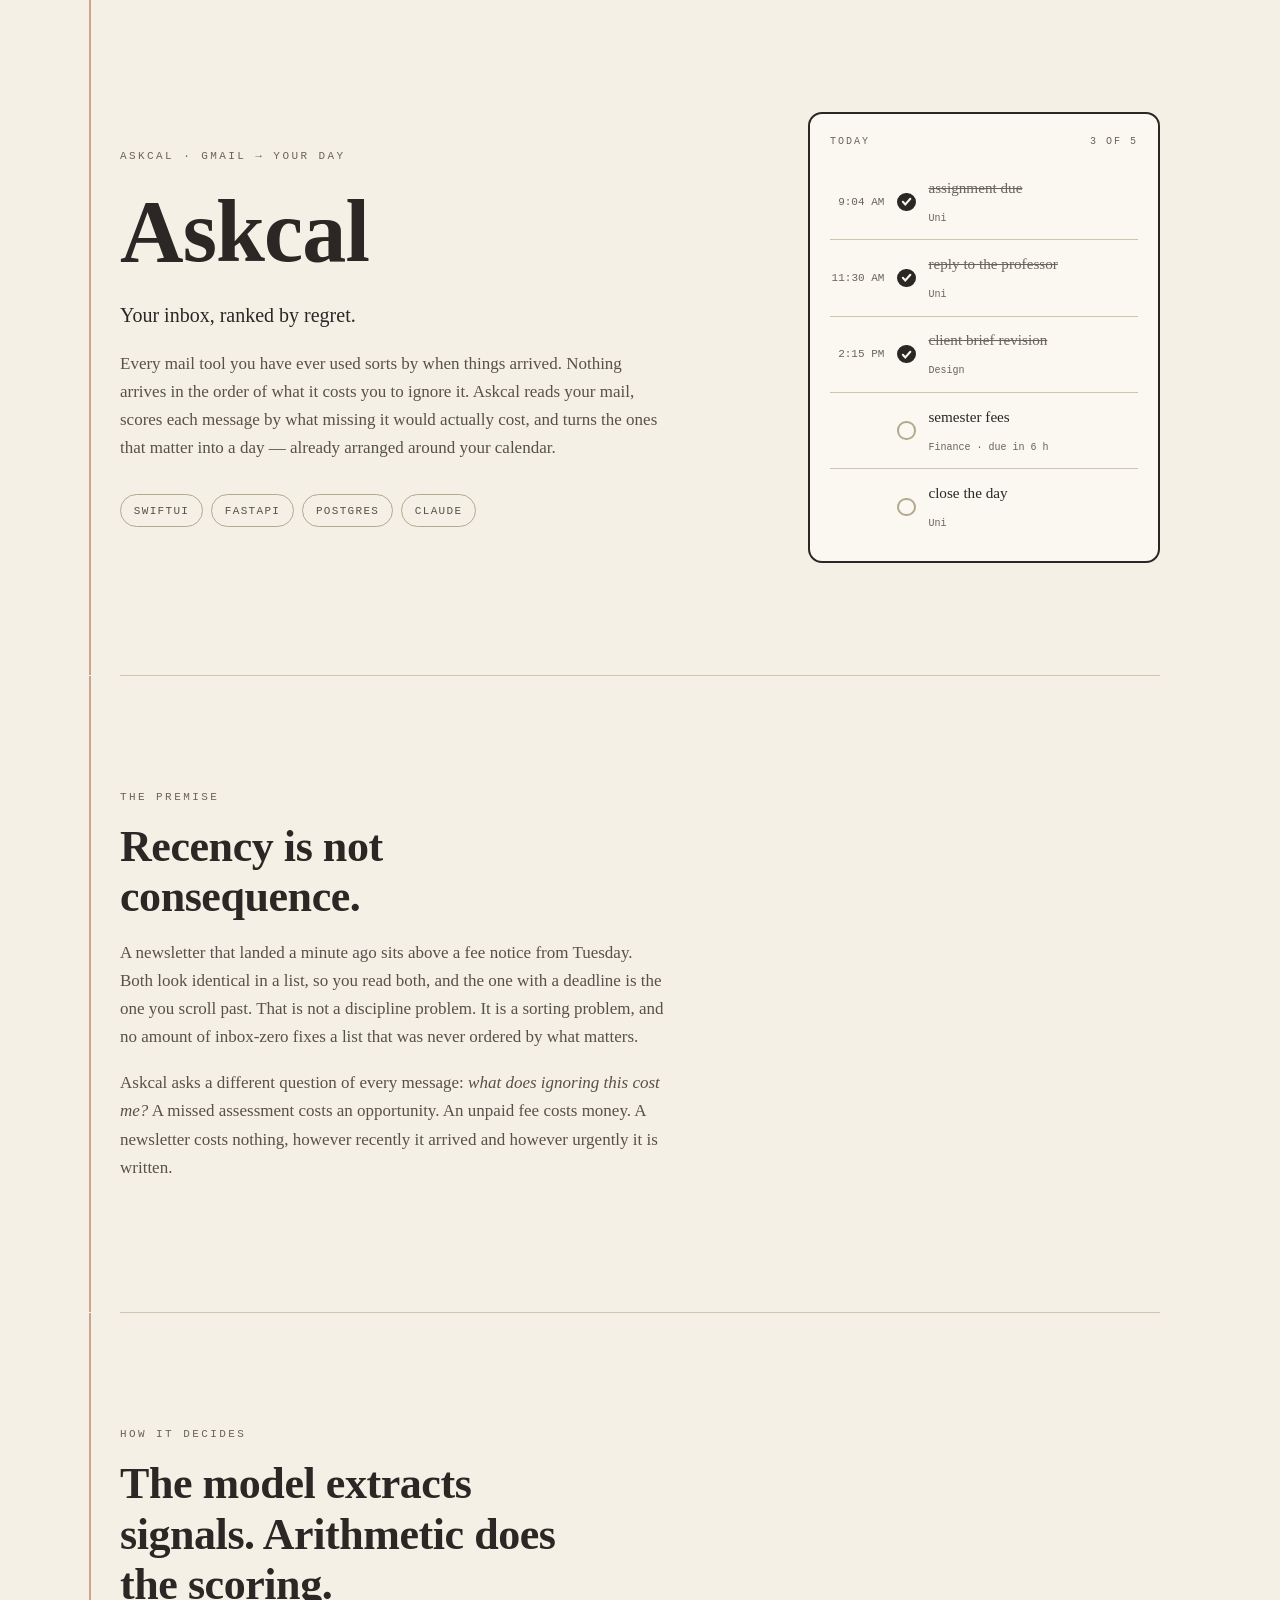
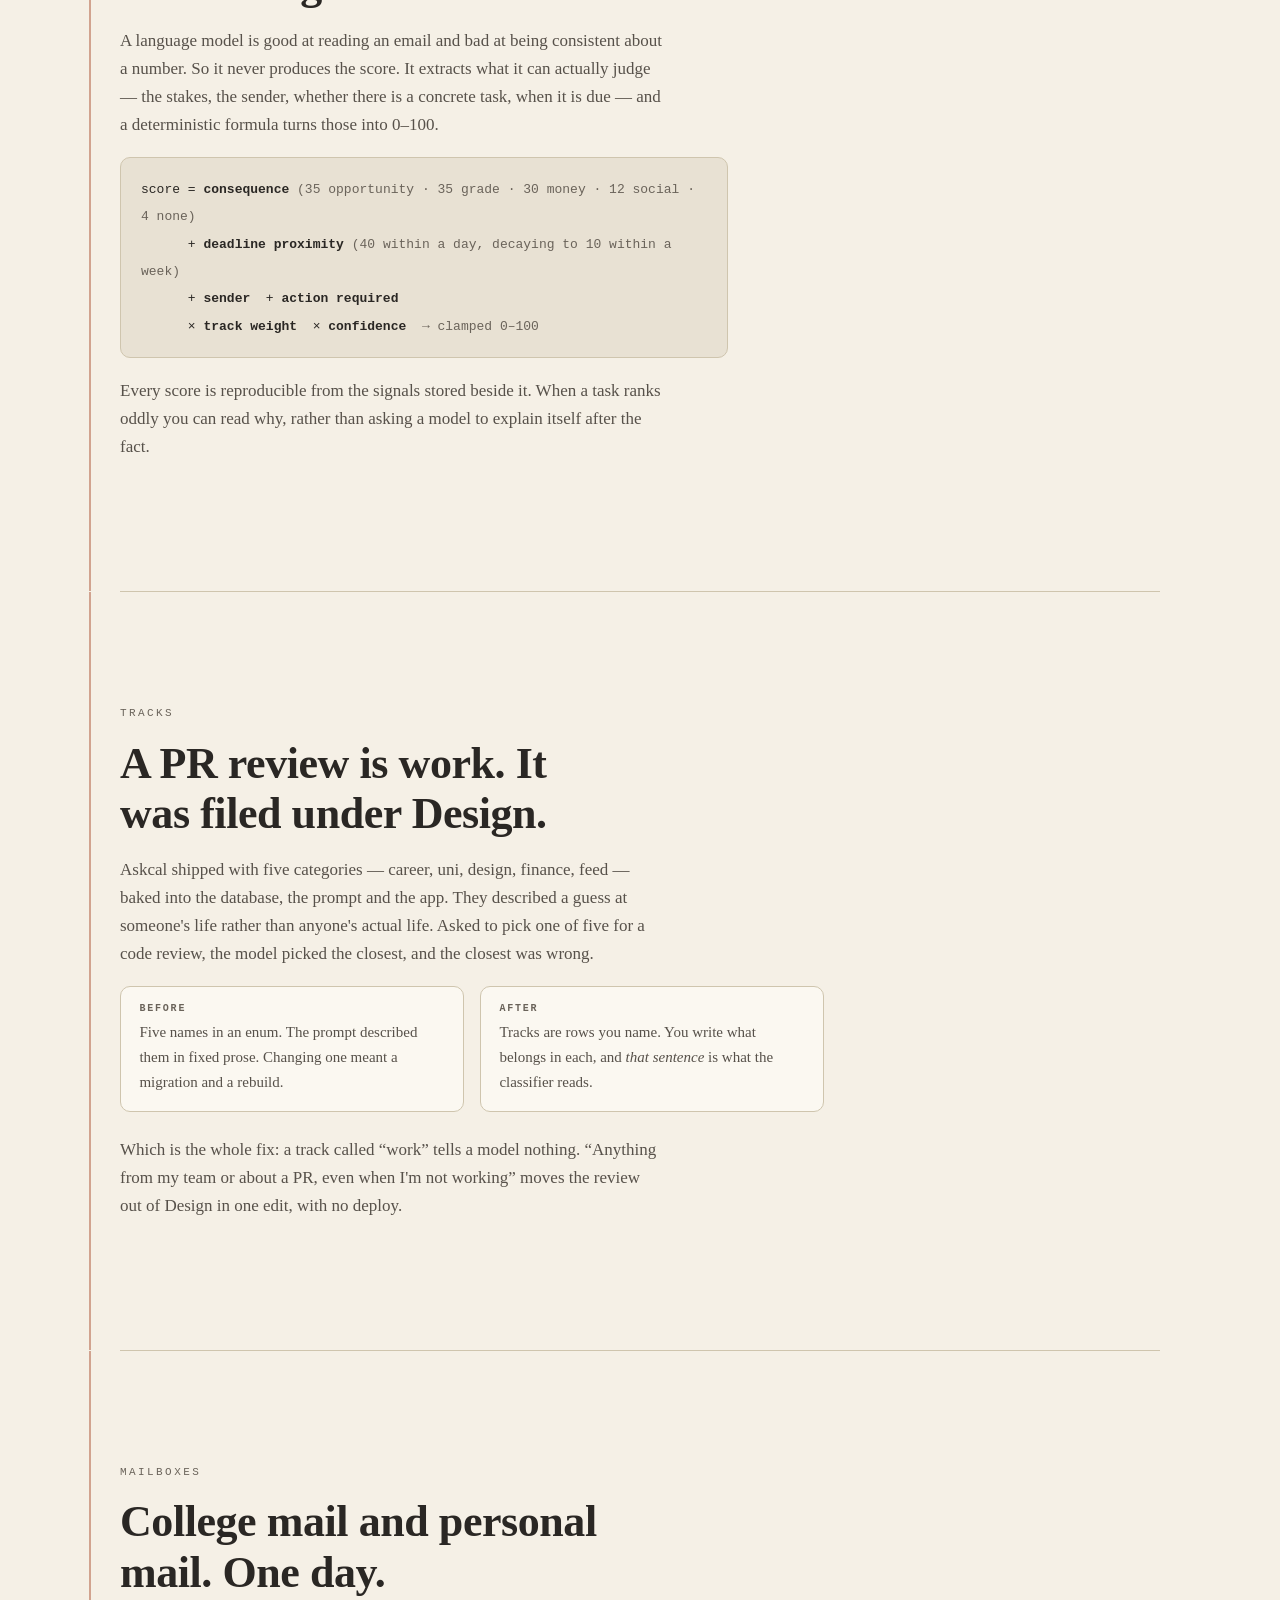
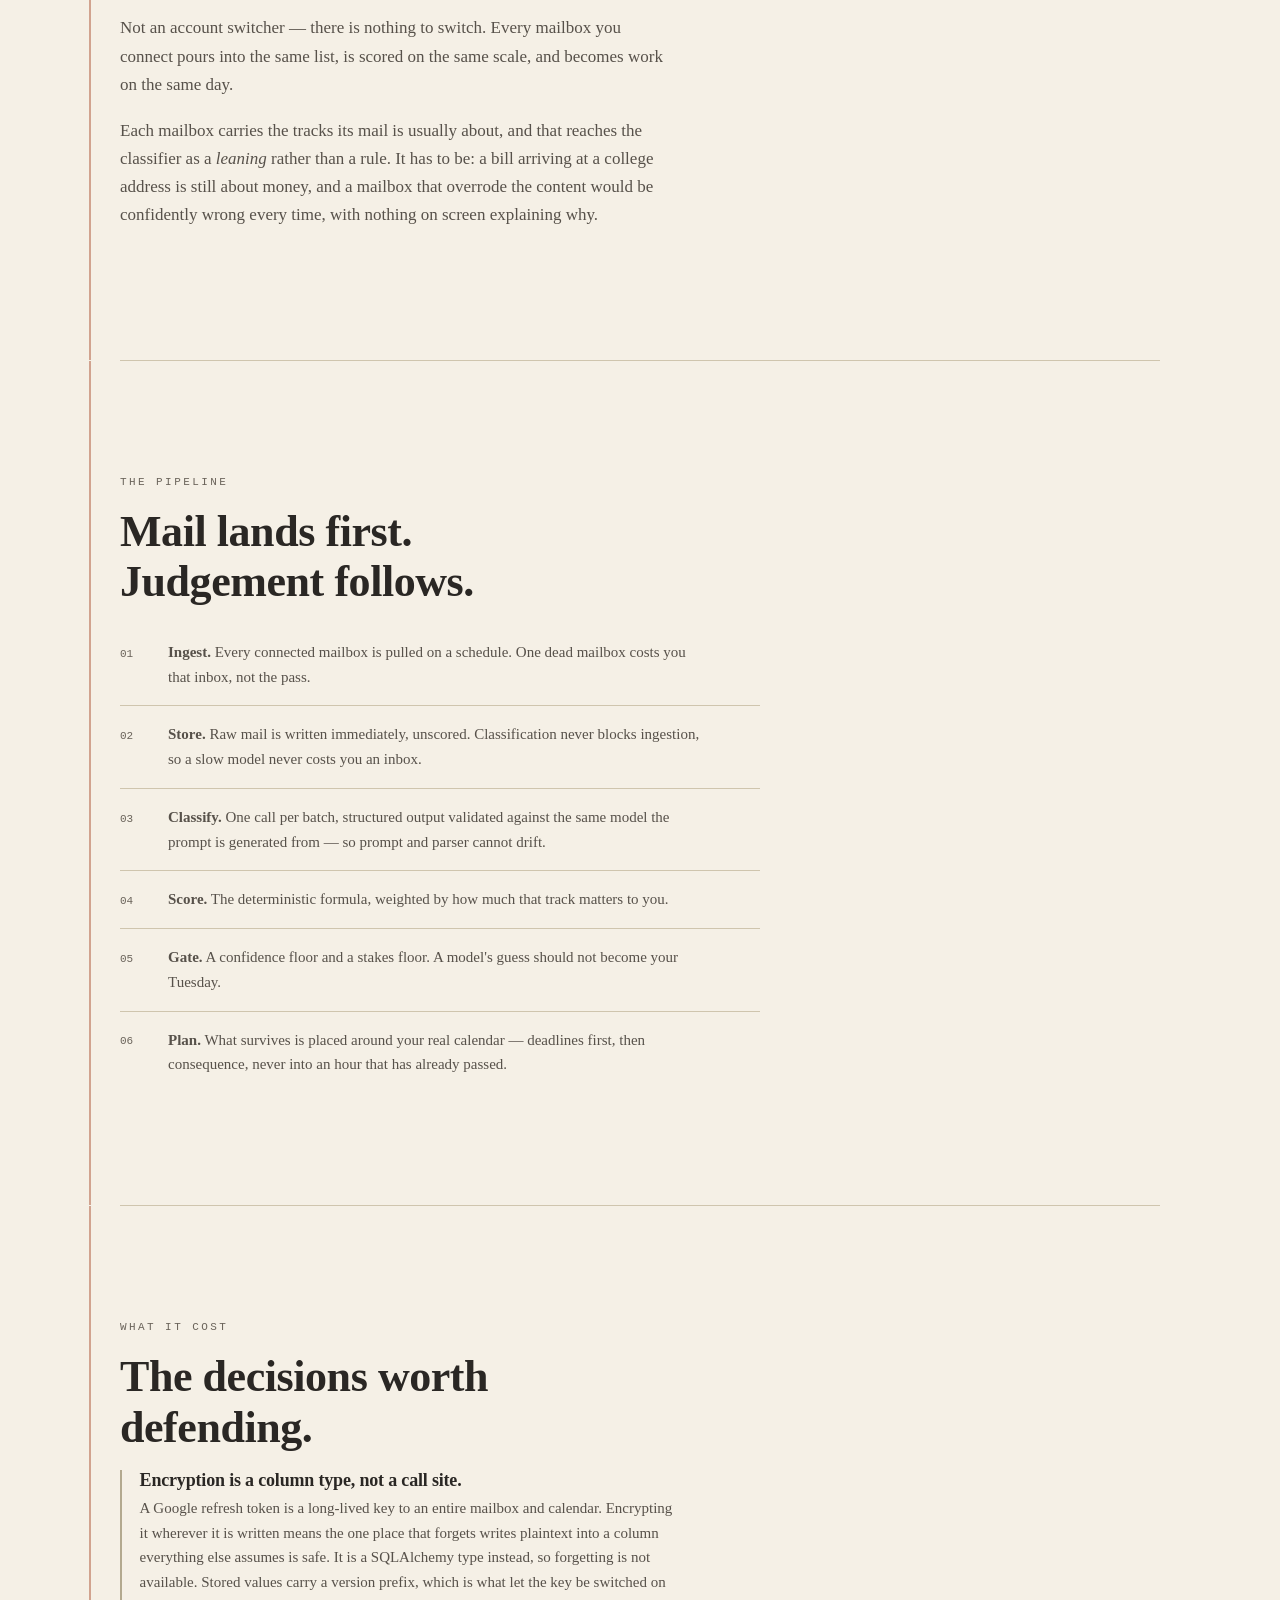
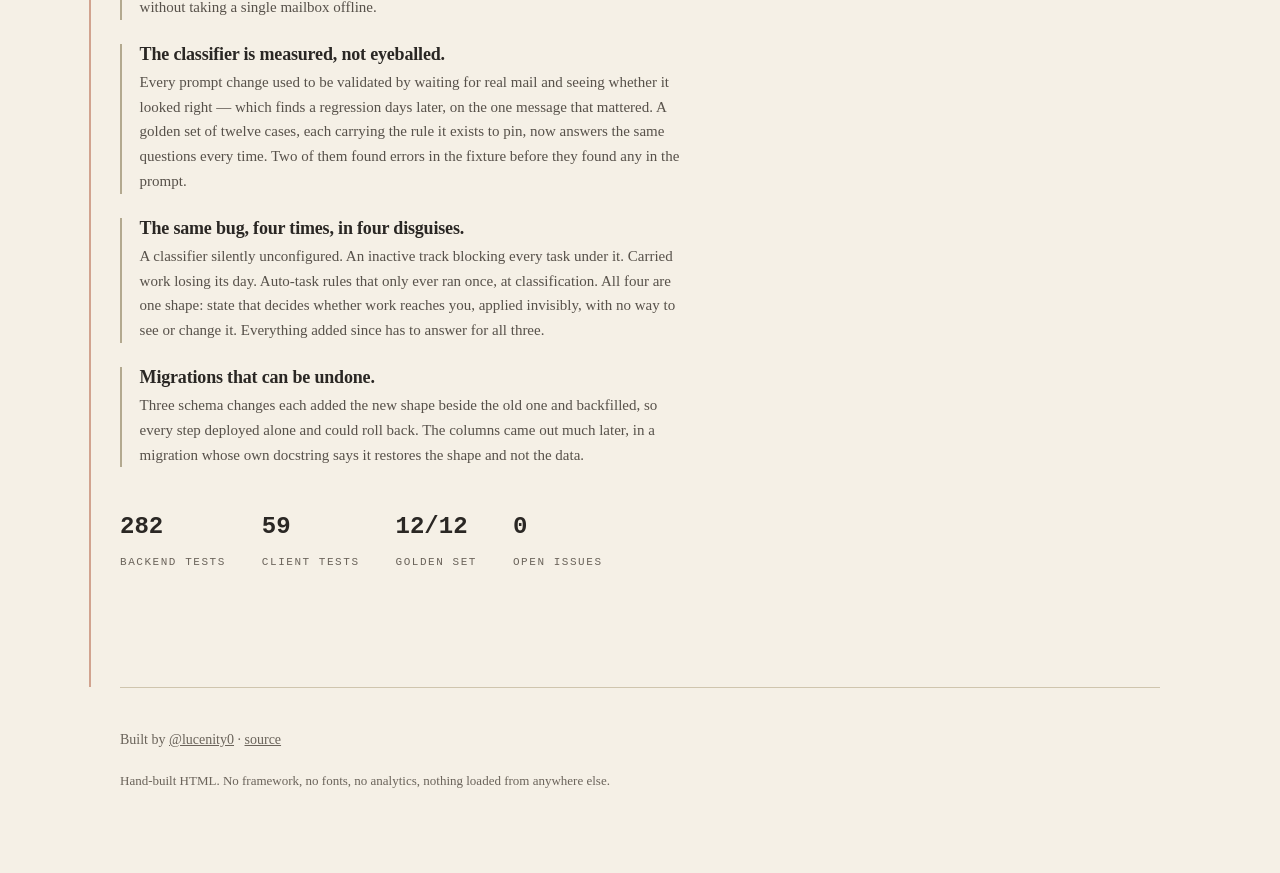
==== docs/index.html @ 7aaed29d "A landing page that is the notebook Same construction as Liffy's: one hand-built file in docs/, no f" ====
<!doctype html>
<html lang="en">
<head>
<meta charset="utf-8">
<meta name="viewport" content="width=device-width, initial-scale=1">
<title>Askcal — your inbox, ranked by regret</title>
<meta name="description" content="A daily scheduler that reads your mail and ranks it by what ignoring it costs you, not by when it arrived.">
<link rel="icon" href="data:image/svg+xml,<svg xmlns='http://www.w3.org/2000/svg' viewBox='0 0 16 16'><text y='14' font-size='14'>📓</text></svg>">

<meta property="og:title" content="Askcal — your inbox, ranked by regret">
<meta property="og:description" content="Most mail tools sort by when things arrived. Nothing arrives in order of what it costs you.">
<meta property="og:type" content="website">

<script>
  // Marks the page as able to animate. The hidden-then-revealed state below is
  // scoped to this class, so with scripts blocked nothing is ever hidden —
  // otherwise the whole page renders blank and the failure is total.
  document.documentElement.className += " js";
</script>

<style>
/* ── The palette is the app's own, from DesignSystem/Paper.swift. Day is warm
   paper with a red margin rule; night is the blackboard the app switches to.
   Both are defined here rather than derived, so the page and the product
   cannot drift apart the way a screenshot does. ───────────────────────── */
:root {
  --paper:   #F5F0E6;
  --recess:  #E8E1D3;
  --card:    #FBF8F1;
  --rule:    #CFC5AE;
  --rule-hi: #B3A98F;
  --margin:  #B4654A;
  --ink:     #2A2724;
  --ink-dim: #57514A;
  --ink-sub: #6A635A;

  --serif: ui-serif, "New York", Iowan Old Style, Georgia, serif;
  --mono: ui-monospace, "SF Mono", SFMono-Regular, Menlo, monospace;

  --measure: 34rem;
  --gutter: clamp(1.25rem, 5vw, 3.5rem);
}

@media (prefers-color-scheme: dark) {
  :root {
    --paper:   #16191B;
    --recess:  #101314;
    --card:    #1E2224;
    --rule:    #2E3336;
    --rule-hi: #454B4E;
    --margin:  #9C5B47;
    --ink:     #E9ECE9;
    --ink-dim: #B2B8B5;
    --ink-sub: #949B98;
  }
}

* { box-sizing: border-box; }

html { scroll-behavior: smooth; }
@media (prefers-reduced-motion: reduce) { html { scroll-behavior: auto; } }

body {
  margin: 0;
  background: var(--paper);
  color: var(--ink);
  font-family: var(--serif);
  font-size: 1.0625rem;
  line-height: 1.65;
  -webkit-font-smoothing: antialiased;
}

/* Anything measured — a time, a count, a score — is mono. The whole app keeps
   this rule, so a number always looks like a number. */
.mono, code, .kicker, .stat, .row-time, .chip { font-family: var(--mono); }

a { color: inherit; }

.skip {
  position: absolute; left: -9999px;
  background: var(--card); color: var(--ink);
  padding: .75rem 1rem; border: 2px solid var(--ink);
}
.skip:focus { left: 1rem; top: 1rem; z-index: 99; }

/* ── The sheet ────────────────────────────────────────────────────────── */

.sheet { max-width: 72rem; margin: 0 auto; padding: 0 var(--gutter); }

/* Every section is a page: a margin rule down the left, writing to the right
   of it. Not a decoration — it is the same construction as the app's own
   NotebookPage, which is why the two read as one thing. */
.pg {
  position: relative;
  padding: clamp(3.5rem, 9vw, 7rem) 0;
  border-top: 1px solid var(--rule);
}
.pg:first-of-type { border-top: 0; }

.pg::before {
  content: "";
  position: absolute;
  left: calc(var(--gutter) * -0.55);
  top: 0; bottom: 0;
  width: 2px;
  background: var(--margin);
  opacity: .55;
}
@media (max-width: 40rem) { .pg::before { display: none; } }

.kicker {
  font-size: .6875rem;
  letter-spacing: .22em;
  text-transform: uppercase;
  color: var(--ink-sub);
  margin: 0 0 1rem;
}

h1, h2, h3 { font-weight: 600; line-height: 1.15; margin: 0 0 1rem; letter-spacing: -.01em; }
h1 { font-size: clamp(3rem, 10vw, 5.5rem); }
h2 { font-size: clamp(1.75rem, 4.2vw, 2.75rem); max-width: 22ch; }
h3 { font-size: 1.125rem; margin-bottom: .35rem; }

p { max-width: var(--measure); margin: 0 0 1.15rem; color: var(--ink-dim); }
.lede { font-size: 1.25rem; color: var(--ink); max-width: 30rem; }

/* ── Hero ─────────────────────────────────────────────────────────────── */

.hero-grid {
  display: grid;
  grid-template-columns: minmax(0, 1fr) minmax(0, 22rem);
  gap: clamp(2rem, 6vw, 5rem);
  align-items: center;
}
@media (max-width: 56rem) { .hero-grid { grid-template-columns: 1fr; } }

.chips { display: flex; flex-wrap: wrap; gap: .5rem; margin-top: 2rem; }
.chip {
  font-size: .6875rem; letter-spacing: .12em;
  padding: .4rem .8rem;
  border: 1px solid var(--rule-hi); border-radius: 999px;
  color: var(--ink-dim);
}

/* ── The day, drawn rather than screenshotted ─────────────────────────── */

.day {
  background: var(--card);
  border: 2px solid var(--ink);
  border-radius: 14px;
  padding: 1.25rem 1.25rem 1rem;
}
.day-hd {
  display: flex; justify-content: space-between; align-items: baseline;
  font-size: .625rem; letter-spacing: .2em; text-transform: uppercase;
  color: var(--ink-sub); font-family: var(--mono);
  margin-bottom: .85rem;
}
.row {
  display: grid;
  grid-template-columns: 3.4rem 1.75rem 1fr;
  align-items: center;
  gap: .5rem;
  padding: .6rem 0;
  border-bottom: 1px solid var(--rule);
}
.row:last-child { border-bottom: 0; }
.row-time { font-size: .6875rem; color: var(--ink-sub); text-align: right; }

.mark {
  width: 1.15rem; height: 1.15rem; border-radius: 50%;
  border: 2px solid var(--rule-hi);
  display: grid; place-items: center;
  justify-self: center;
}
.row.done .mark { background: var(--ink); border-color: var(--ink); }
.mark svg { width: .7rem; height: .7rem; opacity: 0; }
.row.done .mark svg { opacity: 1; }
.js .row.done .mark svg { opacity: 0; }
.js .row.done.lit .mark svg { opacity: 1; }
@media (prefers-reduced-motion: no-preference) {
  .mark svg { transition: opacity .3s ease; }
}

.row-title { font-size: .95rem; }
.row.done .row-title { color: var(--ink-sub); text-decoration: line-through; }
.row-meta { font-family: var(--mono); font-size: .625rem; color: var(--ink-sub); }

/* ── Reveal on scroll. Content is visible by default and only *animates*
   when motion is welcome, so nothing depends on JS having run. ────────── */
@media (prefers-reduced-motion: no-preference) {
  .js .rise { opacity: 0; transform: translateY(14px); }
  .js .rise.lit { opacity: 1; transform: none; transition: opacity .6s ease, transform .6s ease; }
}

/* ── The formula ──────────────────────────────────────────────────────── */

.formula {
  font-family: var(--mono); font-size: .8125rem; line-height: 2.1;
  background: var(--recess);
  border: 1px solid var(--rule);
  border-radius: 10px;
  padding: 1.1rem 1.25rem;
  max-width: 38rem;
  overflow-x: auto;
}
.formula b { color: var(--ink); font-weight: 600; }
.formula .c { color: var(--ink-sub); }

/* ── Two-column compare ───────────────────────────────────────────────── */

.compare { display: grid; grid-template-columns: 1fr 1fr; gap: 1rem; max-width: 44rem; }
@media (max-width: 44rem) { .compare { grid-template-columns: 1fr; } }
.panel {
  border: 1px solid var(--rule); border-radius: 10px;
  padding: 1rem 1.15rem; background: var(--card);
}
.panel h3 { font-family: var(--mono); font-size: .625rem; letter-spacing: .18em;
  text-transform: uppercase; color: var(--ink-sub); }
.panel p { font-size: .9375rem; margin: 0; }

/* ── The pipeline ─────────────────────────────────────────────────────── */

.steps { list-style: none; padding: 0; margin: 0; max-width: 40rem; counter-reset: s; }
.steps li {
  counter-increment: s;
  display: grid; grid-template-columns: 2rem 1fr; gap: 1rem;
  padding: 1rem 0; border-bottom: 1px solid var(--rule);
}
.steps li:last-child { border-bottom: 0; }
.steps li::before {
  content: counter(s, decimal-leading-zero);
  font-family: var(--mono); font-size: .6875rem; color: var(--ink-sub);
  padding-top: .3rem;
}
.steps p { margin: 0; font-size: .9375rem; }

/* ── Decisions ────────────────────────────────────────────────────────── */

.notes { display: grid; gap: 1.5rem; max-width: 44rem; }
.note { border-left: 2px solid var(--rule-hi); padding-left: 1.1rem; }
.note p { font-size: .9375rem; margin: 0; }

.stats { display: flex; flex-wrap: wrap; gap: 2.25rem; margin-top: 2.5rem; }
.stat b { display: block; font-family: var(--mono); font-size: 1.5rem; color: var(--ink); font-weight: 600; }
.stat span { font-size: .6875rem; letter-spacing: .14em; text-transform: uppercase; color: var(--ink-sub); }

footer { border-top: 1px solid var(--rule); padding: 2.5rem 0 4rem; }
footer p { font-size: .875rem; color: var(--ink-sub); }
</style>
</head>

<body>
<a class="skip" href="#main">Skip to content</a>

<main id="main" class="sheet">

  <!-- ── Hero ───────────────────────────────────────────────────────── -->
  <section class="pg">
    <div class="hero-grid">
      <div>
        <p class="kicker">Askcal · Gmail → your day</p>
        <h1>Askcal</h1>
        <p class="lede">Your inbox, ranked by regret.</p>
        <p>
          Every mail tool you have ever used sorts by when things arrived.
          Nothing arrives in the order of what it costs you to ignore it.
          Askcal reads your mail, scores each message by what missing it
          would actually cost, and turns the ones that matter into a day —
          already arranged around your calendar.
        </p>
        <div class="chips">
          <span class="chip">SWIFTUI</span>
          <span class="chip">FASTAPI</span>
          <span class="chip">POSTGRES</span>
          <span class="chip">CLAUDE</span>
        </div>
      </div>

      <!-- Drawn, not screenshotted. A screenshot goes stale the moment a
           colour changes; this is the same palette the app compiles. -->
      <div class="day rise" aria-hidden="true">
        <div class="day-hd"><span>Today</span><span>3 of 5</span></div>
        <div class="row done" data-tick="0">
          <span class="row-time">9:04 AM</span>
          <span class="mark"><svg viewBox="0 0 12 12" fill="none" stroke="var(--card)" stroke-width="2.2" stroke-linecap="round"><path d="M2 6.2 4.6 9 10 3"/></svg></span>
          <span><span class="row-title">assignment due</span><br><span class="row-meta">Uni</span></span>
        </div>
        <div class="row done" data-tick="1">
          <span class="row-time">11:30 AM</span>
          <span class="mark"><svg viewBox="0 0 12 12" fill="none" stroke="var(--card)" stroke-width="2.2" stroke-linecap="round"><path d="M2 6.2 4.6 9 10 3"/></svg></span>
          <span><span class="row-title">reply to the professor</span><br><span class="row-meta">Uni</span></span>
        </div>
        <div class="row done" data-tick="2">
          <span class="row-time">2:15 PM</span>
          <span class="mark"><svg viewBox="0 0 12 12" fill="none" stroke="var(--card)" stroke-width="2.2" stroke-linecap="round"><path d="M2 6.2 4.6 9 10 3"/></svg></span>
          <span><span class="row-title">client brief revision</span><br><span class="row-meta">Design</span></span>
        </div>
        <div class="row">
          <span class="row-time"></span>
          <span class="mark"></span>
          <span><span class="row-title">semester fees</span><br><span class="row-meta">Finance · due in 6 h</span></span>
        </div>
        <div class="row">
          <span class="row-time"></span>
          <span class="mark"></span>
          <span><span class="row-title">close the day</span><br><span class="row-meta">Uni</span></span>
        </div>
      </div>
    </div>
  </section>

  <!-- ── The problem ────────────────────────────────────────────────── -->
  <section class="pg">
    <p class="kicker">The premise</p>
    <h2 class="rise">Recency is not consequence.</h2>
    <p class="rise">
      A newsletter that landed a minute ago sits above a fee notice from
      Tuesday. Both look identical in a list, so you read both, and the one
      with a deadline is the one you scroll past. That is not a discipline
      problem. It is a sorting problem, and no amount of inbox-zero fixes a
      list that was never ordered by what matters.
    </p>
    <p class="rise">
      Askcal asks a different question of every message: <em>what does
      ignoring this cost me?</em> A missed assessment costs an opportunity.
      An unpaid fee costs money. A newsletter costs nothing, however
      recently it arrived and however urgently it is written.
    </p>
  </section>

  <!-- ── The formula ────────────────────────────────────────────────── -->
  <section class="pg">
    <p class="kicker">How it decides</p>
    <h2 class="rise">The model extracts signals. Arithmetic does the scoring.</h2>
    <p class="rise">
      A language model is good at reading an email and bad at being
      consistent about a number. So it never produces the score. It extracts
      what it can actually judge — the stakes, the sender, whether there is a
      concrete task, when it is due — and a deterministic formula turns those
      into 0–100.
    </p>
    <div class="formula rise">
      score = <b>consequence</b> <span class="c">(35 opportunity · 35 grade · 30 money · 12 social · 4 none)</span><br>
      &nbsp;&nbsp;&nbsp;&nbsp;&nbsp;&nbsp;+ <b>deadline proximity</b> <span class="c">(40 within a day, decaying to 10 within a week)</span><br>
      &nbsp;&nbsp;&nbsp;&nbsp;&nbsp;&nbsp;+ <b>sender</b> &nbsp;+ <b>action required</b><br>
      &nbsp;&nbsp;&nbsp;&nbsp;&nbsp;&nbsp;× <b>track weight</b> &nbsp;× <b>confidence</b> &nbsp;<span class="c">→ clamped 0–100</span>
    </div>
    <p class="rise" style="margin-top:1.15rem">
      Every score is reproducible from the signals stored beside it. When a
      task ranks oddly you can read why, rather than asking a model to
      explain itself after the fact.
    </p>
  </section>

  <!-- ── Tracks ─────────────────────────────────────────────────────── -->
  <section class="pg">
    <p class="kicker">Tracks</p>
    <h2 class="rise">A PR review is work. It was filed under Design.</h2>
    <p class="rise">
      Askcal shipped with five categories — career, uni, design, finance,
      feed — baked into the database, the prompt and the app. They described
      a guess at someone's life rather than anyone's actual life. Asked to
      pick one of five for a code review, the model picked the closest, and
      the closest was wrong.
    </p>
    <div class="compare rise">
      <div class="panel">
        <h3>Before</h3>
        <p>Five names in an enum. The prompt described them in fixed prose. Changing one meant a migration and a rebuild.</p>
      </div>
      <div class="panel">
        <h3>After</h3>
        <p>Tracks are rows you name. You write what belongs in each, and <em>that sentence</em> is what the classifier reads.</p>
      </div>
    </div>
    <p class="rise" style="margin-top:1.5rem">
      Which is the whole fix: a track called “work” tells a model nothing.
      “Anything from my team or about a PR, even when I'm not working” moves
      the review out of Design in one edit, with no deploy.
    </p>
  </section>

  <!-- ── Mailboxes ──────────────────────────────────────────────────── -->
  <section class="pg">
    <p class="kicker">Mailboxes</p>
    <h2 class="rise">College mail and personal mail. One day.</h2>
    <p class="rise">
      Not an account switcher — there is nothing to switch. Every mailbox
      you connect pours into the same list, is scored on the same scale, and
      becomes work on the same day.
    </p>
    <p class="rise">
      Each mailbox carries the tracks its mail is usually about, and that
      reaches the classifier as a <em>leaning</em> rather than a rule. It has
      to be: a bill arriving at a college address is still about money, and a
      mailbox that overrode the content would be confidently wrong every
      time, with nothing on screen explaining why.
    </p>
  </section>

  <!-- ── Pipeline ───────────────────────────────────────────────────── -->
  <section class="pg">
    <p class="kicker">The pipeline</p>
    <h2 class="rise">Mail lands first. Judgement follows.</h2>
    <ol class="steps rise">
      <li><p><b>Ingest.</b> Every connected mailbox is pulled on a schedule. One dead mailbox costs you that inbox, not the pass.</p></li>
      <li><p><b>Store.</b> Raw mail is written immediately, unscored. Classification never blocks ingestion, so a slow model never costs you an inbox.</p></li>
      <li><p><b>Classify.</b> One call per batch, structured output validated against the same model the prompt is generated from — so prompt and parser cannot drift.</p></li>
      <li><p><b>Score.</b> The deterministic formula, weighted by how much that track matters to you.</p></li>
      <li><p><b>Gate.</b> A confidence floor and a stakes floor. A model's guess should not become your Tuesday.</p></li>
      <li><p><b>Plan.</b> What survives is placed around your real calendar — deadlines first, then consequence, never into an hour that has already passed.</p></li>
    </ol>
  </section>

  <!-- ── Decisions ──────────────────────────────────────────────────── -->
  <section class="pg">
    <p class="kicker">What it cost</p>
    <h2 class="rise">The decisions worth defending.</h2>
    <div class="notes rise">
      <div class="note">
        <h3>Encryption is a column type, not a call site.</h3>
        <p>
          A Google refresh token is a long-lived key to an entire mailbox and
          calendar. Encrypting it wherever it is written means the one place
          that forgets writes plaintext into a column everything else assumes
          is safe. It is a SQLAlchemy type instead, so forgetting is not
          available. Stored values carry a version prefix, which is what let
          the key be switched on without taking a single mailbox offline.
        </p>
      </div>
      <div class="note">
        <h3>The classifier is measured, not eyeballed.</h3>
        <p>
          Every prompt change used to be validated by waiting for real mail and
          seeing whether it looked right — which finds a regression days later,
          on the one message that mattered. A golden set of twelve cases, each
          carrying the rule it exists to pin, now answers the same questions
          every time. Two of them found errors in the fixture before they found
          any in the prompt.
        </p>
      </div>
      <div class="note">
        <h3>The same bug, four times, in four disguises.</h3>
        <p>
          A classifier silently unconfigured. An inactive track blocking every
          task under it. Carried work losing its day. Auto-task rules that only
          ever ran once, at classification. All four are one shape: state that
          decides whether work reaches you, applied invisibly, with no way to
          see or change it. Everything added since has to answer for all three.
        </p>
      </div>
      <div class="note">
        <h3>Migrations that can be undone.</h3>
        <p>
          Three schema changes each added the new shape beside the old one and
          backfilled, so every step deployed alone and could roll back. The
          columns came out much later, in a migration whose own docstring says
          it restores the shape and not the data.
        </p>
      </div>
    </div>

    <div class="stats rise">
      <div class="stat"><b>282</b><span>backend tests</span></div>
      <div class="stat"><b>59</b><span>client tests</span></div>
      <div class="stat"><b>12/12</b><span>golden set</span></div>
      <div class="stat"><b>0</b><span>open issues</span></div>
    </div>
  </section>

  <footer>
    <p>
      Built by <a href="https://github.com/lucenity0">@lucenity0</a> ·
      <a href="https://github.com/lucenity0/askcal">source</a>
    </p>
    <p style="font-size:.8125rem">
      Hand-built HTML. No framework, no fonts, no analytics, nothing loaded
      from anywhere else.
    </p>
  </footer>
</main>

<script>
// Reveals and the ticking checkboxes. Everything here is decoration: the page
// is complete and readable with JS disabled, and the observer is skipped
// outright when motion is unwelcome.
(function () {
  var reduced = window.matchMedia('(prefers-reduced-motion: reduce)').matches;
  var targets = document.querySelectorAll('.rise, [data-tick]');

  if (reduced || !('IntersectionObserver' in window)) {
    targets.forEach(function (el) { el.classList.add('lit'); });
    return;
  }

  var io = new IntersectionObserver(function (entries) {
    entries.forEach(function (entry) {
      if (!entry.isIntersecting) return;
      var el = entry.target;
      // Rows tick in sequence, so the day fills itself out rather than
      // arriving already finished.
      var delay = el.hasAttribute('data-tick') ? el.getAttribute('data-tick') * 260 : 0;
      setTimeout(function () { el.classList.add('lit'); }, delay);
      io.unobserve(el);
    });
  }, { rootMargin: '0px 0px -12% 0px', threshold: 0.15 });

  targets.forEach(function (el) { io.observe(el); });
})();
</script>
</body>
</html>
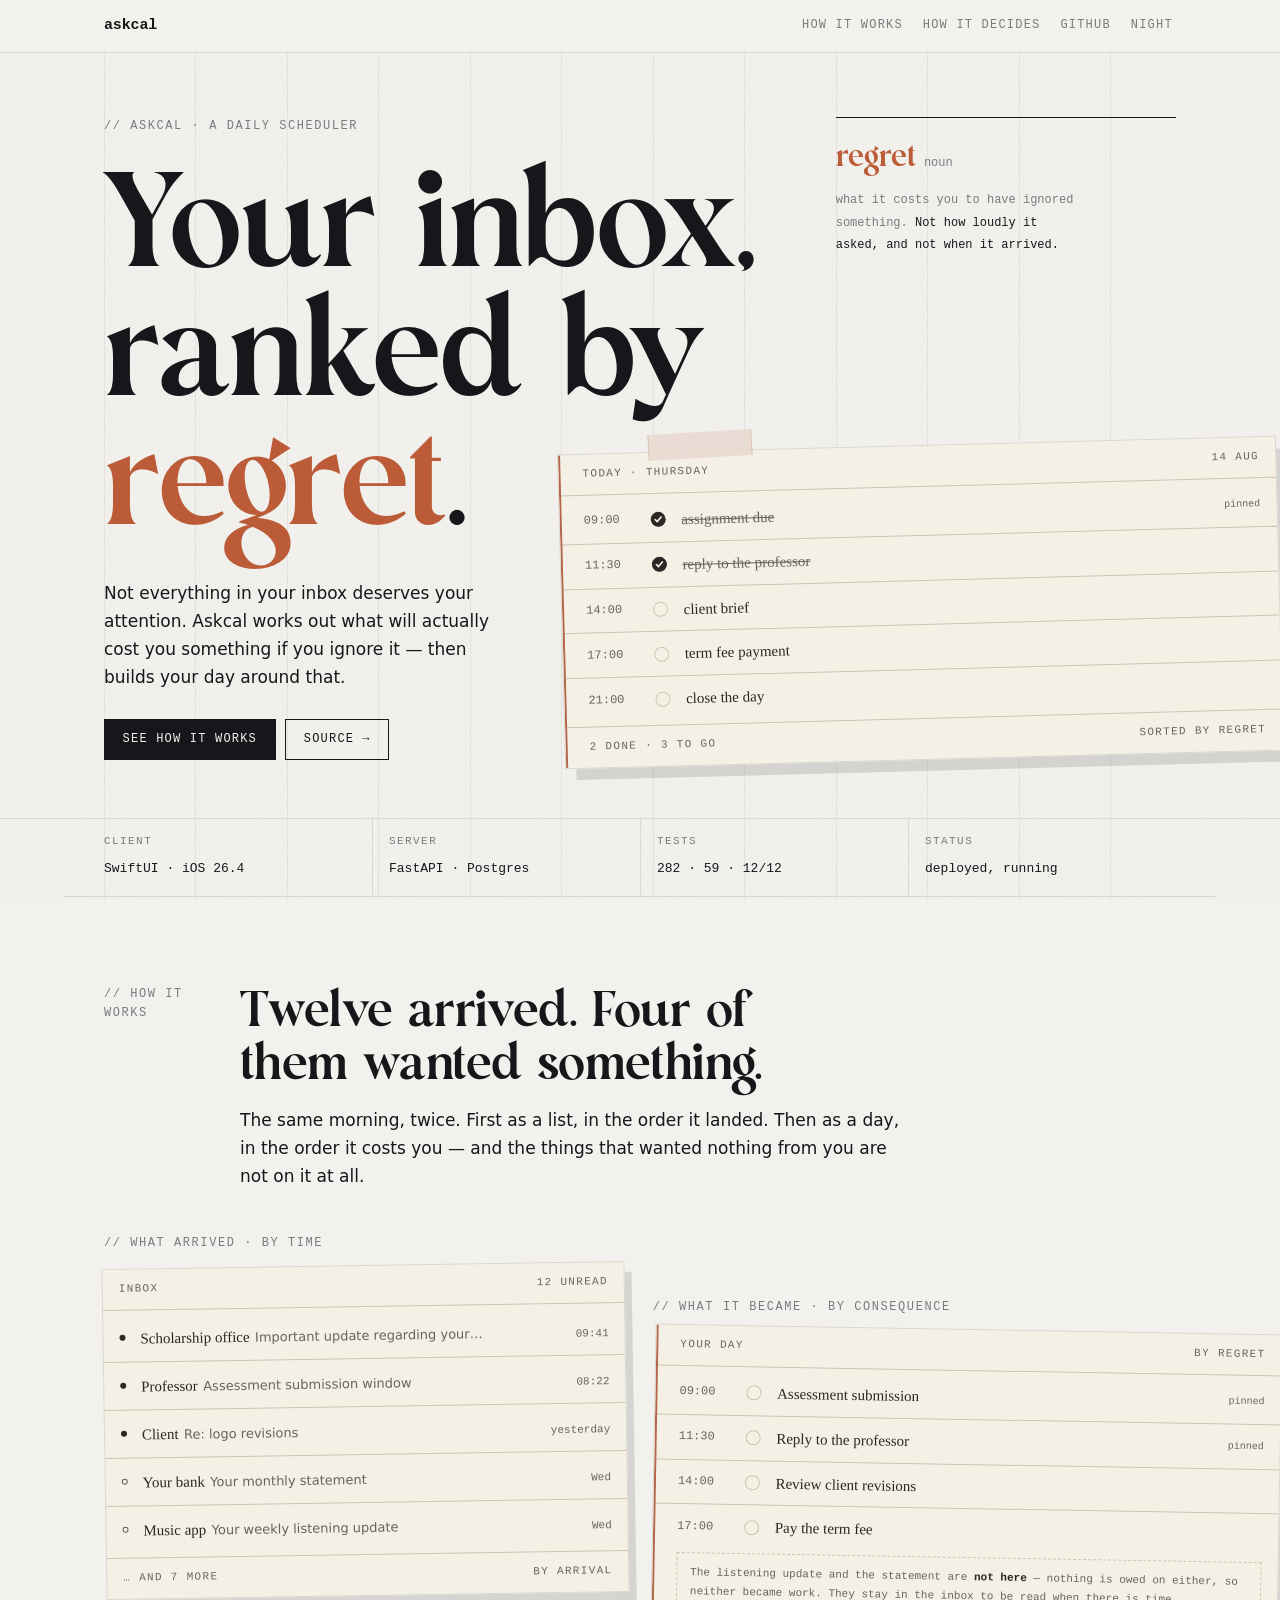
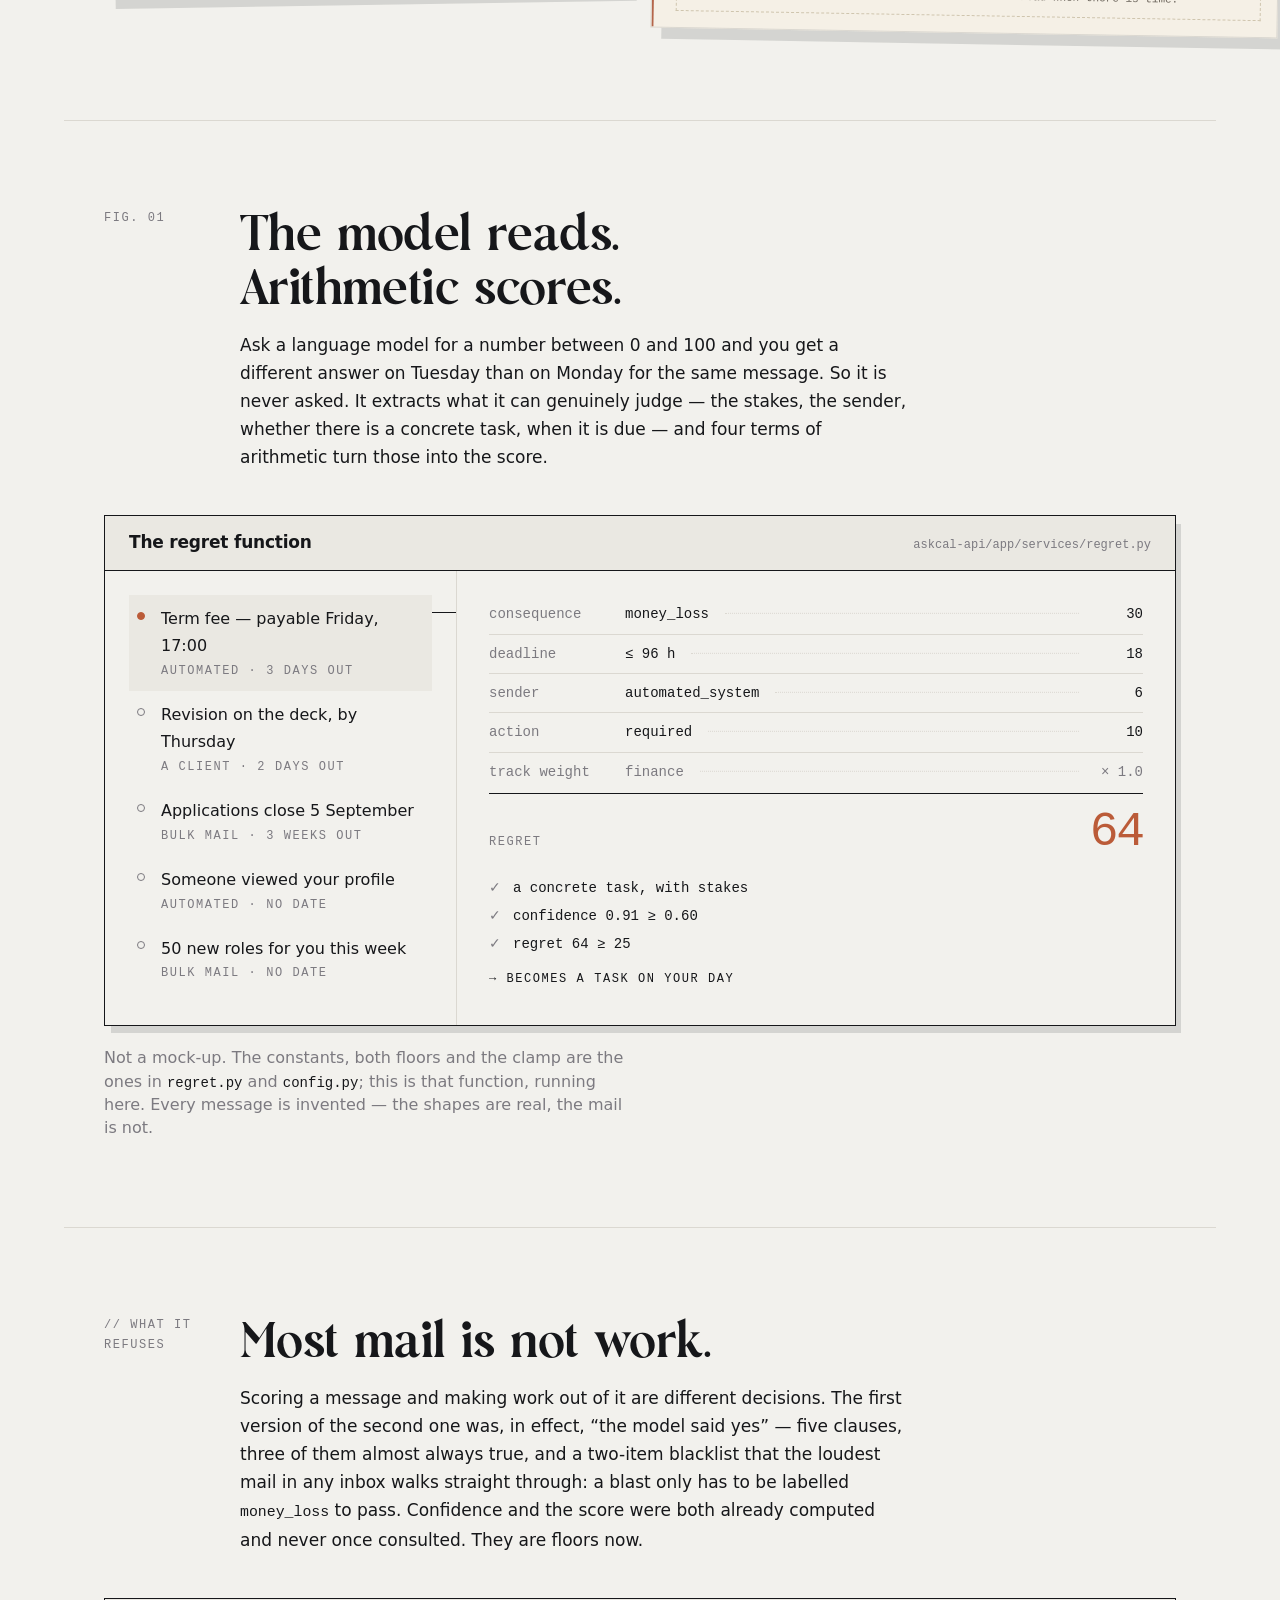
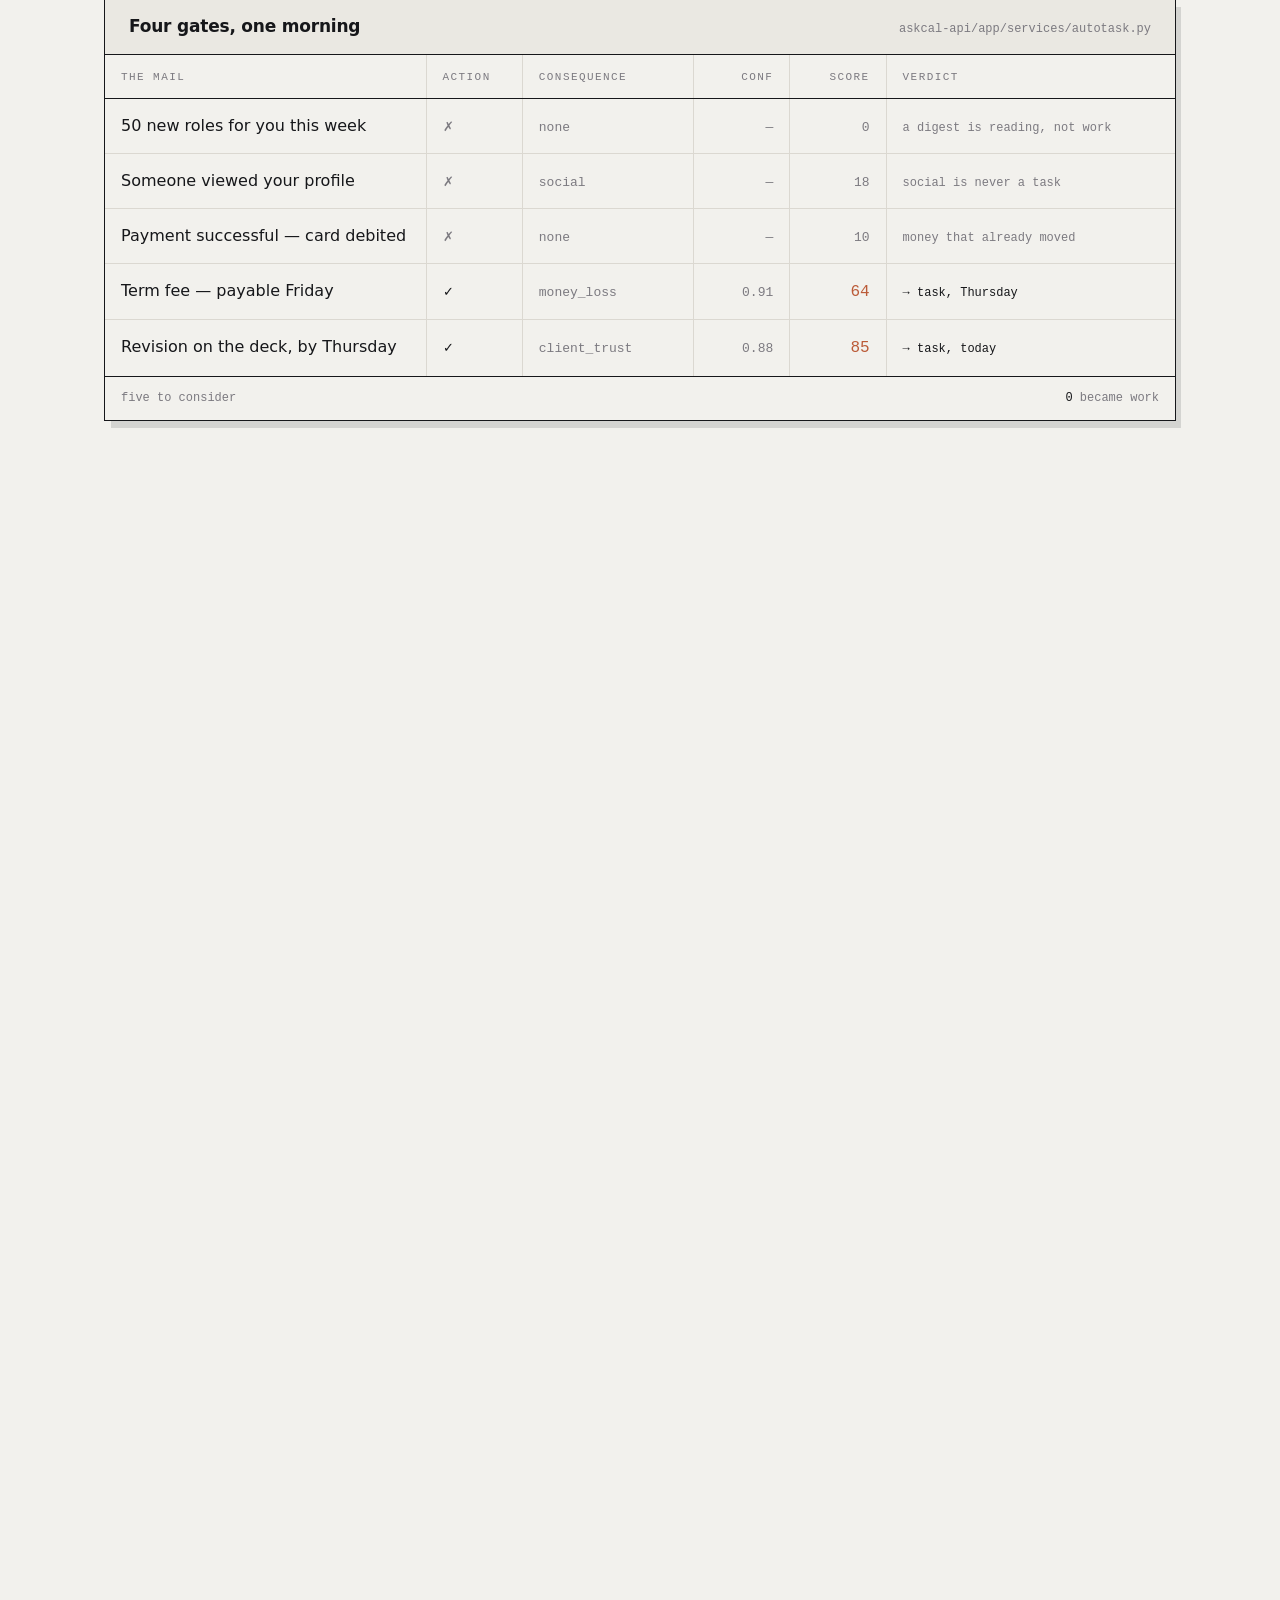
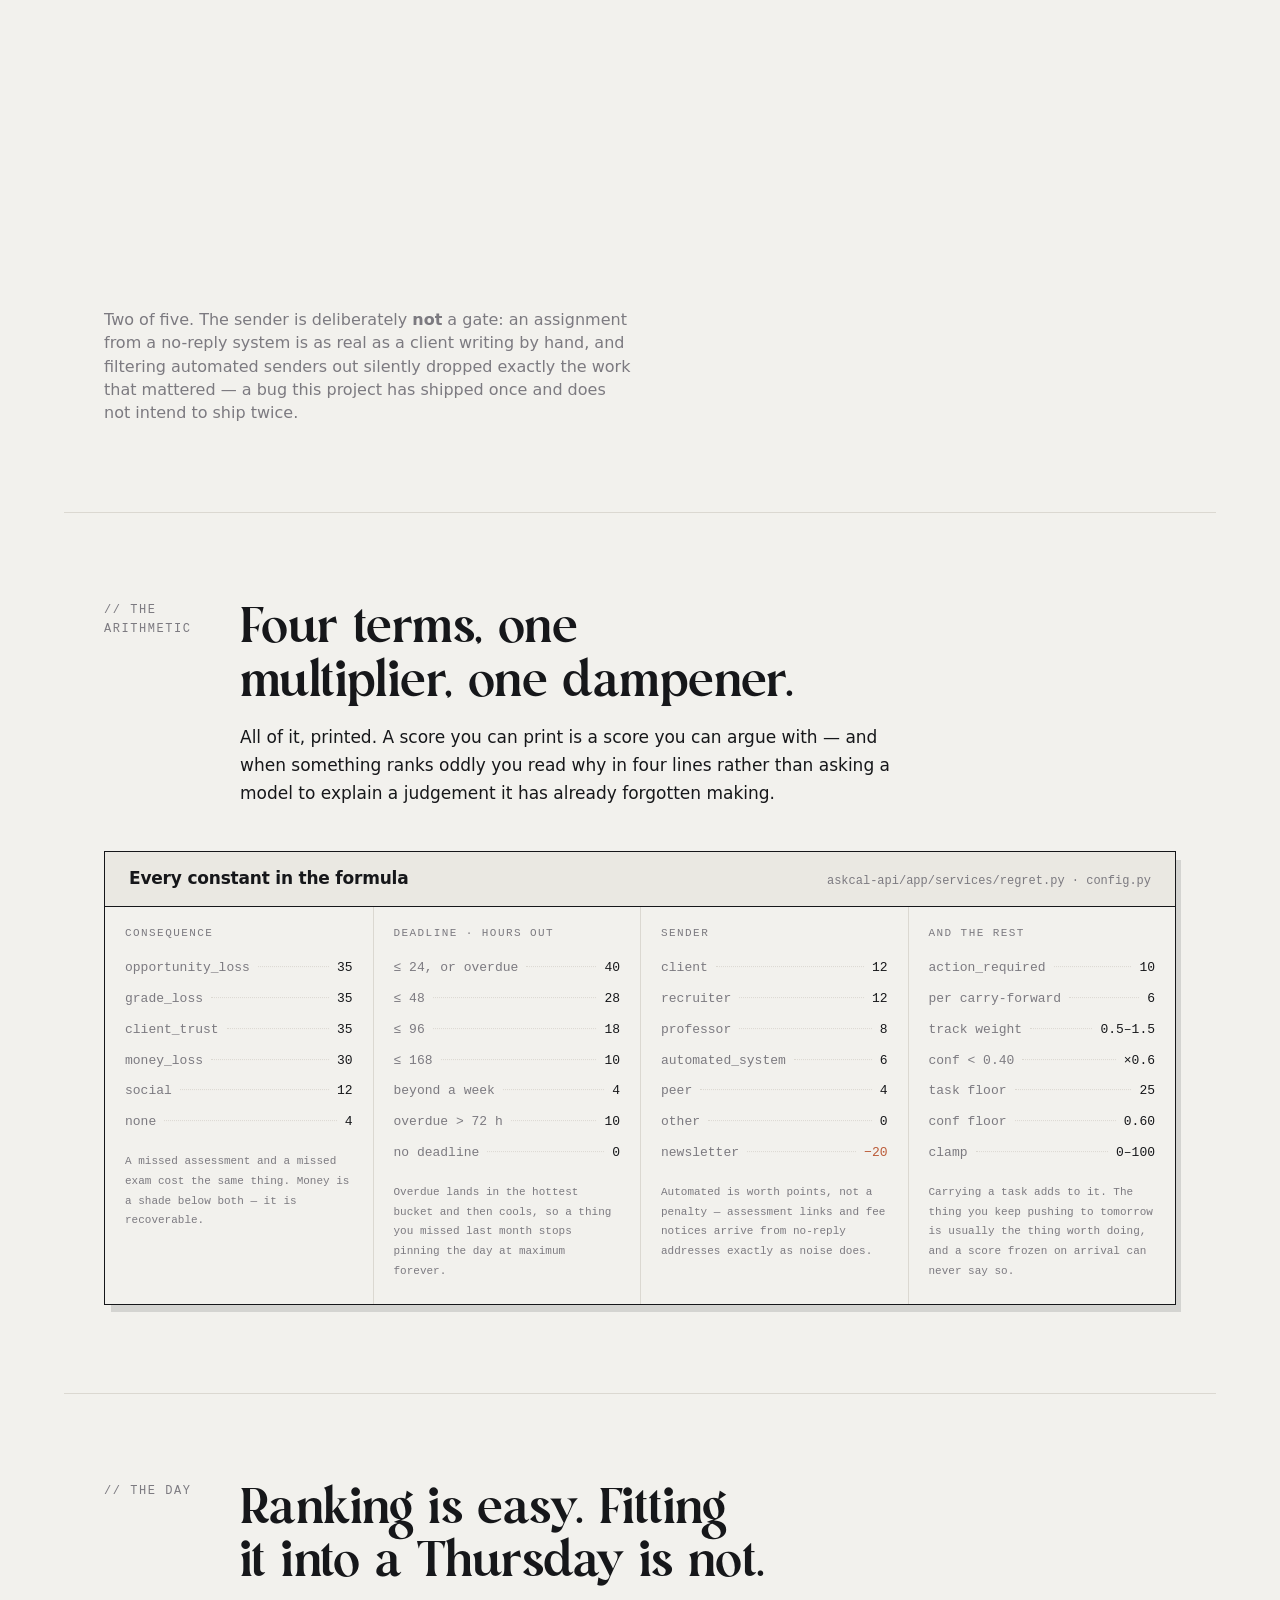
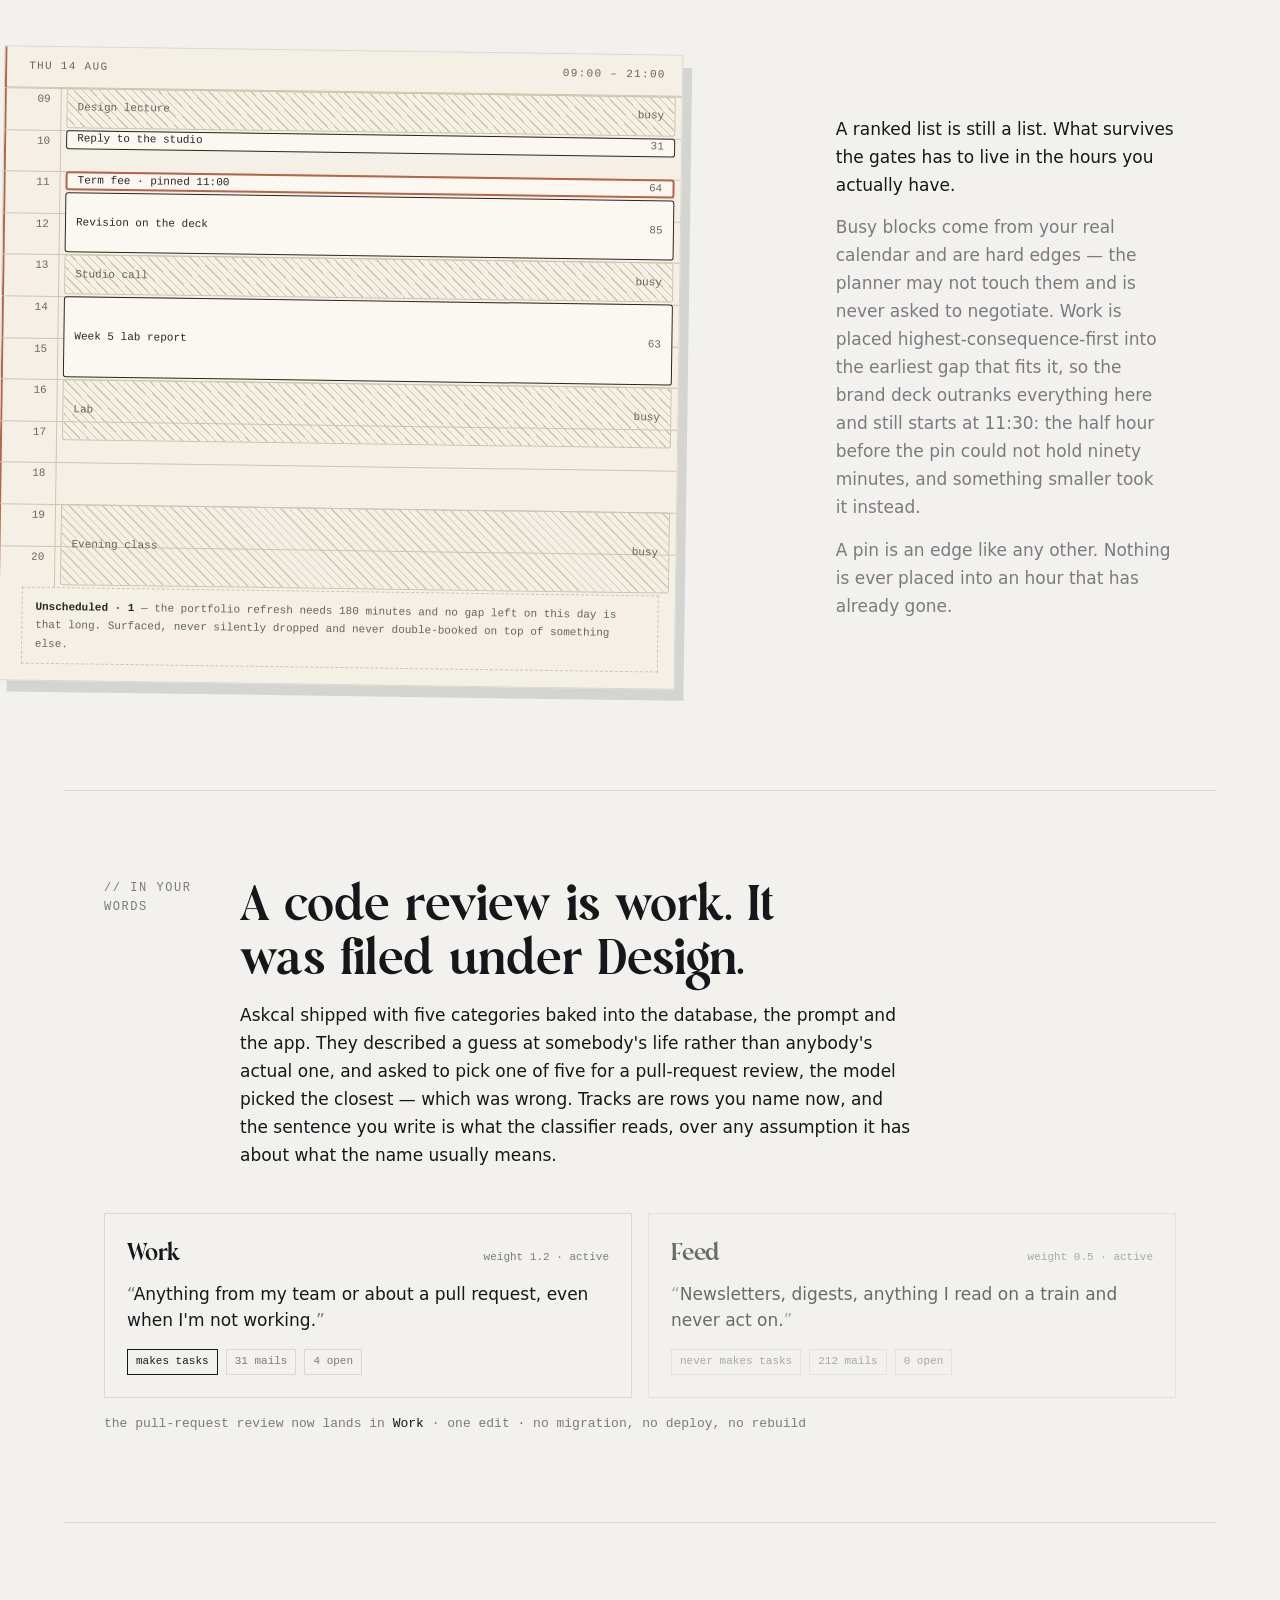
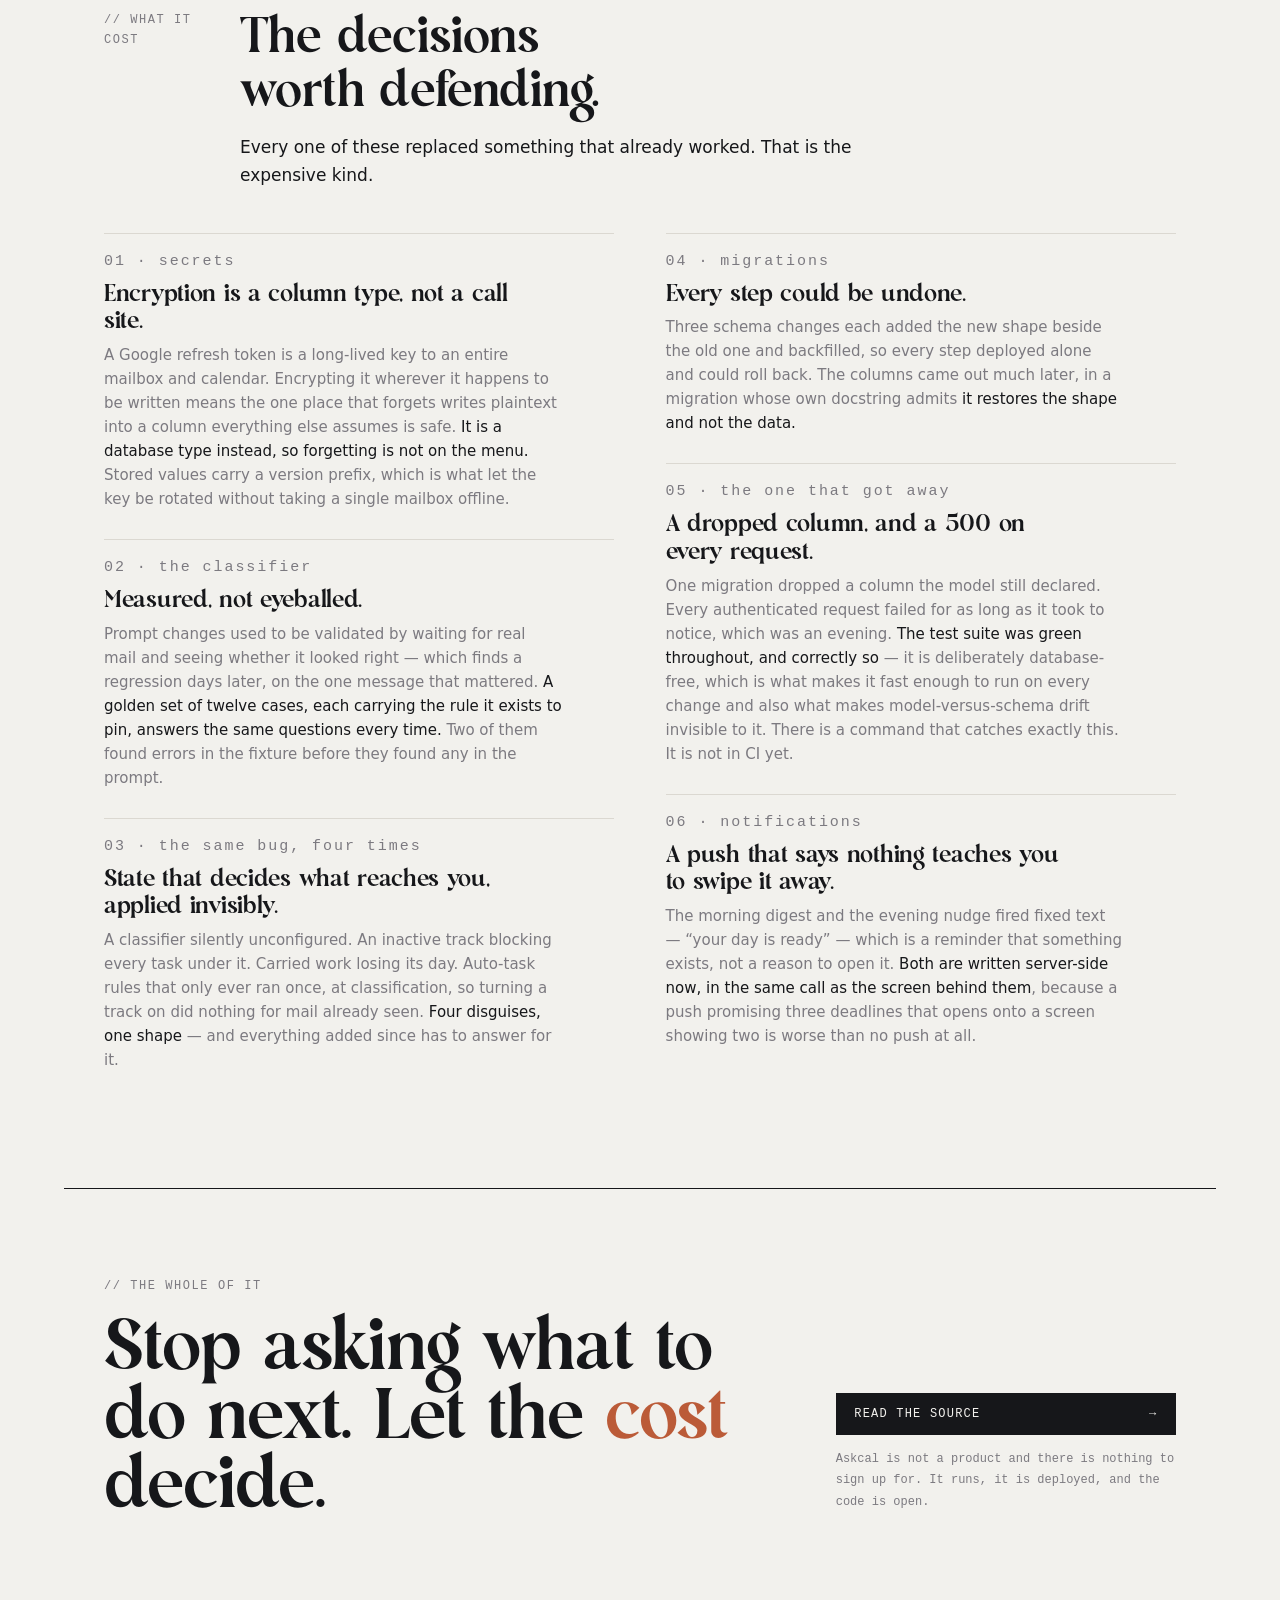
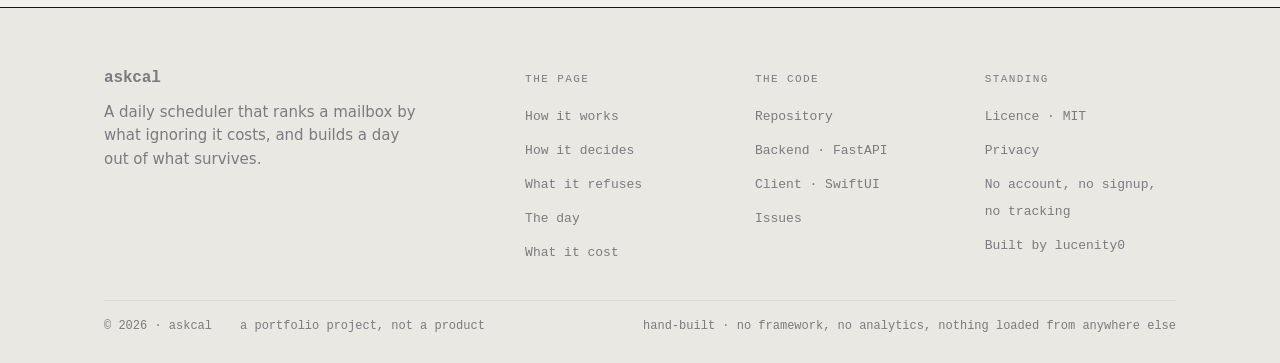
==== commit b27c7491: "Rebuild the landing page, and say what the project actually is The old page was a draft that never f" ====
--- a/docs/index.html
+++ b/docs/index.html
@@ -3,510 +3,1038 @@
 <head>
 <meta charset="utf-8">
 <meta name="viewport" content="width=device-width, initial-scale=1">
-<title>Askcal — your inbox, ranked by regret</title>
-<meta name="description" content="A daily scheduler that reads your mail and ranks it by what ignoring it costs you, not by when it arrived.">
-<link rel="icon" href="data:image/svg+xml,<svg xmlns='http://www.w3.org/2000/svg' viewBox='0 0 16 16'><text y='14' font-size='14'>📓</text></svg>">
-
-<meta property="og:title" content="Askcal — your inbox, ranked by regret">
-<meta property="og:description" content="Most mail tools sort by when things arrived. Nothing arrives in order of what it costs you.">
-<meta property="og:type" content="website">
+<title>Askcal — a scheduler that ranks mail by consequence</title>
+<meta name="description" content="Askcal reads your mail, scores each message by what ignoring it costs rather than when it arrived, and builds a day around what is left.">
+<link rel="icon" href="data:image/svg+xml,<svg xmlns='http://www.w3.org/2000/svg' viewBox='0 0 16 16'><rect width='16' height='16' fill='%23F2F1ED'/><rect x='3' y='3' width='10' height='1.5' fill='%2316171A'/><rect x='3' y='7' width='10' height='1.5' fill='%2316171A'/><rect x='3' y='11' width='6' height='1.5' fill='%23BB5B38'/></svg>">
+
+<link rel="stylesheet" href="askcal.css">
 
 <script>
-  // Marks the page as able to animate. The hidden-then-revealed state below is
-  // scoped to this class, so with scripts blocked nothing is ever hidden —
-  // otherwise the whole page renders blank and the failure is total.
+  /* Marks the page as able to run its controls. Everything that only works
+     with scripts is hidden or defused behind this class, so with them
+     blocked the page offers nothing it cannot do. */
   document.documentElement.className += " js";
+
+  /* Resolved before first paint: a stored Night arriving after it is a white
+     flash in a dark room. */
+  try {
+    var t = localStorage.getItem("askcal-theme");
+    if (t === "day" || t === "night") document.documentElement.dataset.theme = t;
+  } catch (e) { /* private mode — fall through to the system preference */ }
 </script>
-
-<style>
-/* ── The palette is the app's own, from DesignSystem/Paper.swift. Day is warm
-   paper with a red margin rule; night is the blackboard the app switches to.
-   Both are defined here rather than derived, so the page and the product
-   cannot drift apart the way a screenshot does. ───────────────────────── */
-:root {
-  --paper:   #F5F0E6;
-  --recess:  #E8E1D3;
-  --card:    #FBF8F1;
-  --rule:    #CFC5AE;
-  --rule-hi: #B3A98F;
-  --margin:  #B4654A;
-  --ink:     #2A2724;
-  --ink-dim: #57514A;
-  --ink-sub: #6A635A;
-
-  --serif: ui-serif, "New York", Iowan Old Style, Georgia, serif;
-  --mono: ui-monospace, "SF Mono", SFMono-Regular, Menlo, monospace;
-
-  --measure: 34rem;
-  --gutter: clamp(1.25rem, 5vw, 3.5rem);
-}
-
-@media (prefers-color-scheme: dark) {
-  :root {
-    --paper:   #16191B;
-    --recess:  #101314;
-    --card:    #1E2224;
-    --rule:    #2E3336;
-    --rule-hi: #454B4E;
-    --margin:  #9C5B47;
-    --ink:     #E9ECE9;
-    --ink-dim: #B2B8B5;
-    --ink-sub: #949B98;
-  }
-}
-
-* { box-sizing: border-box; }
-
-html { scroll-behavior: smooth; }
-@media (prefers-reduced-motion: reduce) { html { scroll-behavior: auto; } }
-
-body {
-  margin: 0;
-  background: var(--paper);
-  color: var(--ink);
-  font-family: var(--serif);
-  font-size: 1.0625rem;
-  line-height: 1.65;
-  -webkit-font-smoothing: antialiased;
-}
-
-/* Anything measured — a time, a count, a score — is mono. The whole app keeps
-   this rule, so a number always looks like a number. */
-.mono, code, .kicker, .stat, .row-time, .chip { font-family: var(--mono); }
-
-a { color: inherit; }
-
-.skip {
-  position: absolute; left: -9999px;
-  background: var(--card); color: var(--ink);
-  padding: .75rem 1rem; border: 2px solid var(--ink);
-}
-.skip:focus { left: 1rem; top: 1rem; z-index: 99; }
-
-/* ── The sheet ────────────────────────────────────────────────────────── */
-
-.sheet { max-width: 72rem; margin: 0 auto; padding: 0 var(--gutter); }
-
-/* Every section is a page: a margin rule down the left, writing to the right
-   of it. Not a decoration — it is the same construction as the app's own
-   NotebookPage, which is why the two read as one thing. */
-.pg {
-  position: relative;
-  padding: clamp(3.5rem, 9vw, 7rem) 0;
-  border-top: 1px solid var(--rule);
-}
-.pg:first-of-type { border-top: 0; }
-
-.pg::before {
-  content: "";
-  position: absolute;
-  left: calc(var(--gutter) * -0.55);
-  top: 0; bottom: 0;
-  width: 2px;
-  background: var(--margin);
-  opacity: .55;
-}
-@media (max-width: 40rem) { .pg::before { display: none; } }
-
-.kicker {
-  font-size: .6875rem;
-  letter-spacing: .22em;
-  text-transform: uppercase;
-  color: var(--ink-sub);
-  margin: 0 0 1rem;
-}
-
-h1, h2, h3 { font-weight: 600; line-height: 1.15; margin: 0 0 1rem; letter-spacing: -.01em; }
-h1 { font-size: clamp(3rem, 10vw, 5.5rem); }
-h2 { font-size: clamp(1.75rem, 4.2vw, 2.75rem); max-width: 22ch; }
-h3 { font-size: 1.125rem; margin-bottom: .35rem; }
-
-p { max-width: var(--measure); margin: 0 0 1.15rem; color: var(--ink-dim); }
-.lede { font-size: 1.25rem; color: var(--ink); max-width: 30rem; }
-
-/* ── Hero ─────────────────────────────────────────────────────────────── */
-
-.hero-grid {
-  display: grid;
-  grid-template-columns: minmax(0, 1fr) minmax(0, 22rem);
-  gap: clamp(2rem, 6vw, 5rem);
-  align-items: center;
-}
-@media (max-width: 56rem) { .hero-grid { grid-template-columns: 1fr; } }
-
-.chips { display: flex; flex-wrap: wrap; gap: .5rem; margin-top: 2rem; }
-.chip {
-  font-size: .6875rem; letter-spacing: .12em;
-  padding: .4rem .8rem;
-  border: 1px solid var(--rule-hi); border-radius: 999px;
-  color: var(--ink-dim);
-}
-
-/* ── The day, drawn rather than screenshotted ─────────────────────────── */
-
-.day {
-  background: var(--card);
-  border: 2px solid var(--ink);
-  border-radius: 14px;
-  padding: 1.25rem 1.25rem 1rem;
-}
-.day-hd {
-  display: flex; justify-content: space-between; align-items: baseline;
-  font-size: .625rem; letter-spacing: .2em; text-transform: uppercase;
-  color: var(--ink-sub); font-family: var(--mono);
-  margin-bottom: .85rem;
-}
-.row {
-  display: grid;
-  grid-template-columns: 3.4rem 1.75rem 1fr;
-  align-items: center;
-  gap: .5rem;
-  padding: .6rem 0;
-  border-bottom: 1px solid var(--rule);
-}
-.row:last-child { border-bottom: 0; }
-.row-time { font-size: .6875rem; color: var(--ink-sub); text-align: right; }
-
-.mark {
-  width: 1.15rem; height: 1.15rem; border-radius: 50%;
-  border: 2px solid var(--rule-hi);
-  display: grid; place-items: center;
-  justify-self: center;
-}
-.row.done .mark { background: var(--ink); border-color: var(--ink); }
-.mark svg { width: .7rem; height: .7rem; opacity: 0; }
-.row.done .mark svg { opacity: 1; }
-.js .row.done .mark svg { opacity: 0; }
-.js .row.done.lit .mark svg { opacity: 1; }
-@media (prefers-reduced-motion: no-preference) {
-  .mark svg { transition: opacity .3s ease; }
-}
-
-.row-title { font-size: .95rem; }
-.row.done .row-title { color: var(--ink-sub); text-decoration: line-through; }
-.row-meta { font-family: var(--mono); font-size: .625rem; color: var(--ink-sub); }
-
-/* ── Reveal on scroll. Content is visible by default and only *animates*
-   when motion is welcome, so nothing depends on JS having run. ────────── */
-@media (prefers-reduced-motion: no-preference) {
-  .js .rise { opacity: 0; transform: translateY(14px); }
-  .js .rise.lit { opacity: 1; transform: none; transition: opacity .6s ease, transform .6s ease; }
-}
-
-/* ── The formula ──────────────────────────────────────────────────────── */
-
-.formula {
-  font-family: var(--mono); font-size: .8125rem; line-height: 2.1;
-  background: var(--recess);
-  border: 1px solid var(--rule);
-  border-radius: 10px;
-  padding: 1.1rem 1.25rem;
-  max-width: 38rem;
-  overflow-x: auto;
-}
-.formula b { color: var(--ink); font-weight: 600; }
-.formula .c { color: var(--ink-sub); }
-
-/* ── Two-column compare ───────────────────────────────────────────────── */
-
-.compare { display: grid; grid-template-columns: 1fr 1fr; gap: 1rem; max-width: 44rem; }
-@media (max-width: 44rem) { .compare { grid-template-columns: 1fr; } }
-.panel {
-  border: 1px solid var(--rule); border-radius: 10px;
-  padding: 1rem 1.15rem; background: var(--card);
-}
-.panel h3 { font-family: var(--mono); font-size: .625rem; letter-spacing: .18em;
-  text-transform: uppercase; color: var(--ink-sub); }
-.panel p { font-size: .9375rem; margin: 0; }
-
-/* ── The pipeline ─────────────────────────────────────────────────────── */
-
-.steps { list-style: none; padding: 0; margin: 0; max-width: 40rem; counter-reset: s; }
-.steps li {
-  counter-increment: s;
-  display: grid; grid-template-columns: 2rem 1fr; gap: 1rem;
-  padding: 1rem 0; border-bottom: 1px solid var(--rule);
-}
-.steps li:last-child { border-bottom: 0; }
-.steps li::before {
-  content: counter(s, decimal-leading-zero);
-  font-family: var(--mono); font-size: .6875rem; color: var(--ink-sub);
-  padding-top: .3rem;
-}
-.steps p { margin: 0; font-size: .9375rem; }
-
-/* ── Decisions ────────────────────────────────────────────────────────── */
-
-.notes { display: grid; gap: 1.5rem; max-width: 44rem; }
-.note { border-left: 2px solid var(--rule-hi); padding-left: 1.1rem; }
-.note p { font-size: .9375rem; margin: 0; }
-
-.stats { display: flex; flex-wrap: wrap; gap: 2.25rem; margin-top: 2.5rem; }
-.stat b { display: block; font-family: var(--mono); font-size: 1.5rem; color: var(--ink); font-weight: 600; }
-.stat span { font-size: .6875rem; letter-spacing: .14em; text-transform: uppercase; color: var(--ink-sub); }
-
-footer { border-top: 1px solid var(--rule); padding: 2.5rem 0 4rem; }
-footer p { font-size: .875rem; color: var(--ink-sub); }
-</style>
 </head>
 
 <body>
 <a class="skip" href="#main">Skip to content</a>
 
-<main id="main" class="sheet">
-
-  <!-- ── Hero ───────────────────────────────────────────────────────── -->
-  <section class="pg">
-    <div class="hero-grid">
+<!-- The grid, drawn. Every rule on the page sits on one of these, which is
+     what stops the lines disagreeing with each other. -->
+<div class="rules" aria-hidden="true">
+  <div class="rules-in">
+    <span></span><span></span><span></span><span></span><span></span><span></span>
+    <span></span><span></span><span></span><span></span><span></span><span></span>
+  </div>
+</div>
+
+<nav class="nav">
+  <div class="nav-in">
+    <a class="nav-mark" href="./">askcal</a>
+    <!-- Grouped, so one auto margin decides the whole bar. Left as loose
+         children, the flex gaps and the mark's auto margin fought and the
+         links scattered across the width. -->
+    <div class="nav-links">
+      <a class="nav-a nav-opt" href="#turn">How it works</a>
+      <a class="nav-a nav-opt" href="#fig-01">How it decides</a>
+      <a class="nav-a" href="https://github.com/lucenity0/askcal">GitHub</a>
+      <button class="nav-b" id="theme-b" type="button" aria-pressed="false">Night</button>
+    </div>
+  </div>
+</nav>
+
+<main id="main">
+
+  <!-- =================================================================== -->
+  <!-- HERO                                                                -->
+  <!-- =================================================================== -->
+  <header class="hero">
+    <div class="pg">
+      <div class="hero-grid">
+        <div class="hero-type">
+          <p class="t-label hero-kicker">// askcal · a daily scheduler</p>
+
+          <h1 class="t-display"><span class="ln">Your inbox,</span>
+            <span class="ln">ranked by <span class="accent">regret</span>.</span></h1>
+
+          <p class="prose hero-lede">Not everything in your inbox deserves your
+            attention. Askcal works out what will actually cost you something if
+            you ignore it — then builds your day around that.</p>
+
+          <div class="cta">
+            <a class="btn solid" href="#turn">See how it works</a>
+            <a class="btn" href="https://github.com/lucenity0/askcal">Source
+              <span aria-hidden="true">→</span></a>
+          </div>
+        </div>
+
+        <div class="hero-note">
+          <p><span class="def-w">regret</span><span class="def-p">noun</span></p>
+          <p class="def-b">what it costs you to have ignored something.
+            <b>Not how loudly it asked, and not when it arrived.</b></p>
+        </div>
+
+        <!-- Placed into the void the headline's stepped lines leave, and
+             bottom-aligned to the row the buttons sit on. Everything inside
+             a plate is the app's own palette; the page around it stays
+             neutral. Invented entries — the shapes are real, the day is not. -->
+        <figure class="hero-art">
+          <span class="tape" aria-hidden="true"></span>
+          <div class="plate" role="img"
+               aria-label="A day in Askcal: five entries between 09:00 and 21:00, two of them ticked off, one pinned to a fixed time.">
+            <div class="plate-hd">
+              <span>Today · Thursday</span>
+              <span class="right">14 Aug</span>
+            </div>
+            <div class="plate-rows">
+              <div class="prow done live" role="button" tabindex="0" aria-pressed="true">
+                <span class="prow-t">09:00</span>
+                <span class="pmark"><svg viewBox="0 0 12 12" stroke-linecap="round"><path d="M2 6.2 4.6 9 10 3"/></svg></span>
+                <span class="prow-s">assignment due</span>
+                <span class="prow-pin">pinned</span>
+              </div>
+              <div class="prow done live" role="button" tabindex="0" aria-pressed="true">
+                <span class="prow-t">11:30</span>
+                <span class="pmark"><svg viewBox="0 0 12 12" stroke-linecap="round"><path d="M2 6.2 4.6 9 10 3"/></svg></span>
+                <span class="prow-s">reply to the professor</span>
+                <span></span>
+              </div>
+              <div class="prow live" role="button" tabindex="0" aria-pressed="false">
+                <span class="prow-t">14:00</span>
+                <span class="pmark"><svg viewBox="0 0 12 12" stroke-linecap="round"><path d="M2 6.2 4.6 9 10 3"/></svg></span>
+                <span class="prow-s">client brief</span>
+                <span></span>
+              </div>
+              <div class="prow live" role="button" tabindex="0" aria-pressed="false">
+                <span class="prow-t">17:00</span>
+                <span class="pmark"><svg viewBox="0 0 12 12" stroke-linecap="round"><path d="M2 6.2 4.6 9 10 3"/></svg></span>
+                <span class="prow-s">term fee payment</span>
+                <span></span>
+              </div>
+              <div class="prow live" role="button" tabindex="0" aria-pressed="false">
+                <span class="prow-t">21:00</span>
+                <span class="pmark"><svg viewBox="0 0 12 12" stroke-linecap="round"><path d="M2 6.2 4.6 9 10 3"/></svg></span>
+                <span class="prow-s">close the day</span>
+                <span></span>
+              </div>
+            </div>
+            <div class="plate-ft">
+              <span data-tally>2 done · 3 to go</span>
+              <span class="right">sorted by regret</span>
+            </div>
+          </div>
+        </figure>
+      </div>
+    </div>
+
+    <div class="hero-foot">
+      <div class="pg foot-strip">
+        <div><span>client</span><b>SwiftUI · iOS 26.4</b></div>
+        <div><span>server</span><b>FastAPI · Postgres</b></div>
+        <div><span>tests</span><b>282 · 59 · 12/12</b></div>
+        <div><span>status</span><b>deployed, running</b></div>
+      </div>
+    </div>
+  </header>
+
+  <!-- =================================================================== -->
+  <!-- THE TURN — what arrives, and what it becomes                        -->
+  <!-- =================================================================== -->
+  <section class="pg sec ruled" id="turn">
+    <div class="sec-hd">
+      <p class="t-label">// how it works</p>
       <div>
-        <p class="kicker">Askcal · Gmail → your day</p>
-        <h1>Askcal</h1>
-        <p class="lede">Your inbox, ranked by regret.</p>
-        <p>
-          Every mail tool you have ever used sorts by when things arrived.
-          Nothing arrives in the order of what it costs you to ignore it.
-          Askcal reads your mail, scores each message by what missing it
-          would actually cost, and turns the ones that matter into a day —
-          already arranged around your calendar.
-        </p>
-        <div class="chips">
-          <span class="chip">SWIFTUI</span>
-          <span class="chip">FASTAPI</span>
-          <span class="chip">POSTGRES</span>
-          <span class="chip">CLAUDE</span>
+        <h2 class="t-section">Twelve arrived. Four of them wanted
+          something.</h2>
+        <p class="prose" style="margin-top:.9rem">The same morning, twice.
+          First as a list, in the order it landed. Then as a day, in the order
+          it costs you — and the things that wanted nothing from you are not on
+          it at all.</p>
+      </div>
+    </div>
+
+    <div class="turn">
+      <div class="turn-a">
+      <p class="t-label turn-cap">// what arrived · by time</p>
+      <div class="plate inbox" role="img"
+           aria-label="An inbox of five messages in arrival order: a scholarship office notice, a professor, a client, a bank statement and a music service.">
+        <div class="plate-hd"><span>Inbox</span><span class="right">12 unread</span></div>
+        <div class="plate-rows">
+          <div class="mrow unread">
+            <span class="mrow-dot"></span>
+            <span class="mrow-b"><span class="mrow-f">Scholarship office</span>
+              <span class="mrow-s">Important update regarding your…</span></span>
+            <span class="mrow-t">09:41</span>
+          </div>
+          <div class="mrow unread">
+            <span class="mrow-dot"></span>
+            <span class="mrow-b"><span class="mrow-f">Professor</span>
+              <span class="mrow-s">Assessment submission window</span></span>
+            <span class="mrow-t">08:22</span>
+          </div>
+          <div class="mrow unread">
+            <span class="mrow-dot"></span>
+            <span class="mrow-b"><span class="mrow-f">Client</span>
+              <span class="mrow-s">Re: logo revisions</span></span>
+            <span class="mrow-t">yesterday</span>
+          </div>
+          <div class="mrow">
+            <span class="mrow-dot"></span>
+            <span class="mrow-b"><span class="mrow-f">Your bank</span>
+              <span class="mrow-s">Your monthly statement</span></span>
+            <span class="mrow-t">Wed</span>
+          </div>
+          <div class="mrow">
+            <span class="mrow-dot"></span>
+            <span class="mrow-b"><span class="mrow-f">Music app</span>
+              <span class="mrow-s">Your weekly listening update</span></span>
+            <span class="mrow-t">Wed</span>
+          </div>
         </div>
-      </div>
-
-      <!-- Drawn, not screenshotted. A screenshot goes stale the moment a
-           colour changes; this is the same palette the app compiles. -->
-      <div class="day rise" aria-hidden="true">
-        <div class="day-hd"><span>Today</span><span>3 of 5</span></div>
-        <div class="row done" data-tick="0">
-          <span class="row-time">9:04 AM</span>
-          <span class="mark"><svg viewBox="0 0 12 12" fill="none" stroke="var(--card)" stroke-width="2.2" stroke-linecap="round"><path d="M2 6.2 4.6 9 10 3"/></svg></span>
-          <span><span class="row-title">assignment due</span><br><span class="row-meta">Uni</span></span>
+        <div class="plate-ft"><span>… and 7 more</span><span class="right">by arrival</span></div>
+      </div>
+      </div>
+
+      <div class="turn-b">
+        <p class="t-label turn-cap">// what it became · by consequence</p>
+        <div class="plate" role="img"
+             aria-label="The same morning as a day: four entries, two of them pinned to fixed times.">
+          <div class="plate-hd"><span>Your day</span><span class="right">by regret</span></div>
+          <div class="plate-rows">
+            <div class="prow">
+              <span class="prow-t">09:00</span>
+              <span class="pmark"><svg viewBox="0 0 12 12" stroke-linecap="round"><path d="M2 6.2 4.6 9 10 3"/></svg></span>
+              <span class="prow-s">Assessment submission</span>
+              <span class="prow-pin">pinned</span>
+            </div>
+            <div class="prow">
+              <span class="prow-t">11:30</span>
+              <span class="pmark"><svg viewBox="0 0 12 12" stroke-linecap="round"><path d="M2 6.2 4.6 9 10 3"/></svg></span>
+              <span class="prow-s">Reply to the professor</span>
+              <span class="prow-pin">pinned</span>
+            </div>
+            <div class="prow">
+              <span class="prow-t">14:00</span>
+              <span class="pmark"><svg viewBox="0 0 12 12" stroke-linecap="round"><path d="M2 6.2 4.6 9 10 3"/></svg></span>
+              <span class="prow-s">Review client revisions</span>
+              <span></span>
+            </div>
+            <div class="prow">
+              <span class="prow-t">17:00</span>
+              <span class="pmark"><svg viewBox="0 0 12 12" stroke-linecap="round"><path d="M2 6.2 4.6 9 10 3"/></svg></span>
+              <span class="prow-s">Pay the term fee</span>
+              <span></span>
+            </div>
+          </div>
+          <p class="dropped">The listening update and the statement are
+            <b>not here</b> — nothing is owed on either, so neither became work.
+            They stay in the inbox to be read when there is time.</p>
         </div>
-        <div class="row done" data-tick="1">
-          <span class="row-time">11:30 AM</span>
-          <span class="mark"><svg viewBox="0 0 12 12" fill="none" stroke="var(--card)" stroke-width="2.2" stroke-linecap="round"><path d="M2 6.2 4.6 9 10 3"/></svg></span>
-          <span><span class="row-title">reply to the professor</span><br><span class="row-meta">Uni</span></span>
+      </div>
+    </div>
+  </section>
+
+  <!-- =================================================================== -->
+  <!-- FIG. 01 — the signature                                             -->
+  <!-- =================================================================== -->
+  <section class="pg sec ruled" id="fig-01">
+    <div class="sec-hd">
+      <p class="t-label">Fig. 01</p>
+      <div>
+        <h2 class="t-section">The model reads. Arithmetic scores.</h2>
+        <p class="prose" style="margin-top:.9rem">Ask a language model for a
+          number between 0 and 100 and you get a different answer on Tuesday
+          than on Monday for the same message. So it is never asked. It
+          extracts what it can genuinely judge — the stakes, the sender,
+          whether there is a concrete task, when it is due — and four terms of
+          arithmetic turn those into the score.</p>
+      </div>
+    </div>
+
+    <div class="fig-panel">
+    <div class="fig-hd">
+      <span class="fig-t">The regret function</span>
+      <span class="fig-src">askcal-api/app/services/regret.py</span>
+    </div>
+
+    <div class="fig" data-fig>
+      <div class="fig-pick" role="radiogroup" aria-label="Pick a message to score">
+        <button class="fig-opt" type="button" role="radio" aria-checked="true" data-i="0">
+          <span class="fig-opt-m"></span>
+          <span><span class="t-body">Term fee — payable Friday, 17:00</span>
+            <span class="t-label fig-opt-f">automated · 3 days out</span></span>
+        </button>
+        <button class="fig-opt" type="button" role="radio" aria-checked="false" data-i="1">
+          <span class="fig-opt-m"></span>
+          <span><span class="t-body">Revision on the deck, by Thursday</span>
+            <span class="t-label fig-opt-f">a client · 2 days out</span></span>
+        </button>
+        <button class="fig-opt" type="button" role="radio" aria-checked="false" data-i="2">
+          <span class="fig-opt-m"></span>
+          <span><span class="t-body">Applications close 5 September</span>
+            <span class="t-label fig-opt-f">bulk mail · 3 weeks out</span></span>
+        </button>
+        <button class="fig-opt" type="button" role="radio" aria-checked="false" data-i="3">
+          <span class="fig-opt-m"></span>
+          <span><span class="t-body">Someone viewed your profile</span>
+            <span class="t-label fig-opt-f">automated · no date</span></span>
+        </button>
+        <button class="fig-opt" type="button" role="radio" aria-checked="false" data-i="4">
+          <span class="fig-opt-m"></span>
+          <span><span class="t-body">50 new roles for you this week</span>
+            <span class="t-label fig-opt-f">bulk mail · no date</span></span>
+        </button>
+      </div>
+
+      <div class="fig-out">
+        <div class="row t-data"><span class="k">consequence</span><span class="v" data-v="c">money_loss</span><span class="lead"></span><span class="n" data-n="c">30</span></div>
+        <div class="row t-data"><span class="k">deadline</span><span class="v" data-v="d">≤ 96 h</span><span class="lead"></span><span class="n" data-n="d">18</span></div>
+        <div class="row t-data"><span class="k">sender</span><span class="v" data-v="s">automated_system</span><span class="lead"></span><span class="n" data-n="s">6</span></div>
+        <div class="row t-data"><span class="k">action</span><span class="v" data-v="a">required</span><span class="lead"></span><span class="n" data-n="a">10</span></div>
+        <div class="row mul t-data"><span class="k">track weight</span><span class="v" data-v="w">finance</span><span class="lead"></span><span class="n" data-n="w">× 1.0</span></div>
+
+        <div class="total">
+          <span class="t-label">Regret</span>
+          <span></span>
+          <span class="n" data-total>64</span>
         </div>
-        <div class="row done" data-tick="2">
-          <span class="row-time">2:15 PM</span>
-          <span class="mark"><svg viewBox="0 0 12 12" fill="none" stroke="var(--card)" stroke-width="2.2" stroke-linecap="round"><path d="M2 6.2 4.6 9 10 3"/></svg></span>
-          <span><span class="row-title">client brief revision</span><br><span class="row-meta">Design</span></span>
+
+        <!-- In the order autotask.py applies them: is there a real task at
+             all, was the model confident, did the stakes score. -->
+        <div class="fig-gates t-data">
+          <div class="fig-g" data-g="act"><span class="m">✓</span><span data-gt="act">a concrete task, with stakes</span></div>
+          <div class="fig-g" data-g="conf"><span class="m">✓</span><span data-gt="conf">confidence 0.91 ≥ 0.60</span></div>
+          <div class="fig-g" data-g="score"><span class="m">✓</span><span data-gt="score">regret 64 ≥ 25</span></div>
         </div>
-        <div class="row">
-          <span class="row-time"></span>
-          <span class="mark"></span>
-          <span><span class="row-title">semester fees</span><br><span class="row-meta">Finance · due in 6 h</span></span>
+        <p class="verdict t-label" data-verdict>→ becomes a task on your day</p>
+      </div>
+    </div>
+    </div>
+
+    <p class="fig-note t-body">Not a mock-up. The constants, both floors and the
+      clamp are the ones in <code class="inline-code">regret.py</code> and
+      <code class="inline-code">config.py</code>; this is that function, running
+      here. Every message is invented — the shapes are real, the mail is not.</p>
+  </section>
+
+
+  <!-- =================================================================== -->
+  <!-- THE GATES                                                           -->
+  <!-- =================================================================== -->
+  <section class="pg sec ruled" id="gates">
+    <div class="sec-hd">
+      <p class="t-label">// what it refuses</p>
+      <div>
+        <h2 class="t-section">Most mail is not work.</h2>
+        <p class="prose" style="margin-top:.9rem">Scoring a message and making
+          work out of it are different decisions. The first version of the second
+          one was, in effect, “the model said yes” — five clauses, three of them
+          almost always true, and a two-item blacklist that the loudest mail in
+          any inbox walks straight through: a blast only has to be labelled
+          <code class="inline-code">money_loss</code> to pass. Confidence and the
+          score were both already computed and never once consulted. They are
+          floors now.</p>
+      </div>
+    </div>
+
+    <div class="gates-track" data-gates>
+    <div class="gates-stick">
+    <div class="fig-panel">
+      <div class="fig-hd">
+        <span class="fig-t">Four gates, one morning</span>
+        <span class="fig-src">askcal-api/app/services/autotask.py</span>
+      </div>
+      <div class="gates-scroll">
+        <table class="gates">
+          <colgroup>
+            <col class="c-mail"><col class="c-act"><col class="c-csq">
+            <col class="c-cnf"><col class="c-scr"><col class="c-vrd">
+          </colgroup>
+          <thead>
+            <tr>
+              <th scope="col">the mail</th>
+              <th scope="col">action</th>
+              <th scope="col">consequence</th>
+              <th scope="col" class="n">conf</th>
+              <th scope="col" class="n">score</th>
+              <th scope="col">verdict</th>
+            </tr>
+          </thead>
+          <tbody>
+            <tr class="out"><td class="mail">50 new roles for you this week</td><td class="f"><span class="n-mark">✗</span></td><td class="f">none</td><td class="n">—</td><td class="n">0</td><td class="why">a digest is reading, not work</td></tr>
+            <tr class="out"><td class="mail">Someone viewed your profile</td><td class="f"><span class="n-mark">✗</span></td><td class="f">social</td><td class="n">—</td><td class="n">18</td><td class="why">social is never a task</td></tr>
+            <tr class="out"><td class="mail">Payment successful — card debited</td><td class="f"><span class="n-mark">✗</span></td><td class="f">none</td><td class="n">—</td><td class="n">10</td><td class="why">money that already moved</td></tr>
+            <tr class="pass"><td class="mail">Term fee — payable Friday</td><td class="f"><span class="y">✓</span></td><td class="f">money_loss</td><td class="n">0.91</td><td class="n score">64</td><td class="why">→ task, Thursday</td></tr>
+            <tr class="pass"><td class="mail">Revision on the deck, by Thursday</td><td class="f"><span class="y">✓</span></td><td class="f">client_trust</td><td class="n">0.88</td><td class="n score">85</td><td class="why">→ task, today</td></tr>
+          </tbody>
+        </table>
+      </div>
+      <div class="gates-count">
+        <span data-gates-left>five to consider</span>
+        <span><b data-gates-made>0</b> became work</span>
+      </div>
+    </div>
+    </div>
+    </div>
+
+    <p class="fig-note t-body">Two of five. The sender is deliberately
+      <b>not</b> a gate: an assignment from a no-reply system is as real as a
+      client writing by hand, and filtering automated senders out silently
+      dropped exactly the work that mattered — a bug this project has shipped
+      once and does not intend to ship twice.</p>
+  </section>
+
+  <!-- =================================================================== -->
+  <!-- THE CONSTANTS                                                       -->
+  <!-- =================================================================== -->
+  <section class="pg sec ruled" id="constants">
+    <div class="sec-hd">
+      <p class="t-label">// the arithmetic</p>
+      <div>
+        <h2 class="t-section">Four terms, one multiplier, one dampener.</h2>
+        <p class="prose" style="margin-top:.9rem">All of it, printed. A score you
+          can print is a score you can argue with — and when something ranks
+          oddly you read why in four lines rather than asking a model to explain
+          a judgement it has already forgotten making.</p>
+      </div>
+    </div>
+
+    <div class="fig-panel">
+      <div class="fig-hd">
+        <span class="fig-t">Every constant in the formula</span>
+        <span class="fig-src">askcal-api/app/services/regret.py · config.py</span>
+      </div>
+      <div class="consts">
+        <div class="const">
+          <h3>consequence</h3>
+          <dl>
+            <div><dt>opportunity_loss</dt><dd>35</dd></div>
+            <div><dt>grade_loss</dt><dd>35</dd></div>
+            <div><dt>client_trust</dt><dd>35</dd></div>
+            <div><dt>money_loss</dt><dd>30</dd></div>
+            <div><dt>social</dt><dd>12</dd></div>
+            <div><dt>none</dt><dd>4</dd></div>
+          </dl>
+          <p>A missed assessment and a missed exam cost the same thing. Money is
+            a shade below both — it is recoverable.</p>
         </div>
-        <div class="row">
-          <span class="row-time"></span>
-          <span class="mark"></span>
-          <span><span class="row-title">close the day</span><br><span class="row-meta">Uni</span></span>
+
+        <div class="const">
+          <h3>deadline · hours out</h3>
+          <dl>
+            <div><dt>≤ 24, or overdue</dt><dd>40</dd></div>
+            <div><dt>≤ 48</dt><dd>28</dd></div>
+            <div><dt>≤ 96</dt><dd>18</dd></div>
+            <div><dt>≤ 168</dt><dd>10</dd></div>
+            <div><dt>beyond a week</dt><dd>4</dd></div>
+            <div><dt>overdue &gt; 72 h</dt><dd>10</dd></div>
+            <div><dt>no deadline</dt><dd>0</dd></div>
+          </dl>
+          <p>Overdue lands in the hottest bucket and then cools, so a thing you
+            missed last month stops pinning the day at maximum forever.</p>
         </div>
+
+        <div class="const">
+          <h3>sender</h3>
+          <dl>
+            <div><dt>client</dt><dd>12</dd></div>
+            <div><dt>recruiter</dt><dd>12</dd></div>
+            <div><dt>professor</dt><dd>8</dd></div>
+            <div><dt>automated_system</dt><dd>6</dd></div>
+            <div><dt>peer</dt><dd>4</dd></div>
+            <div><dt>other</dt><dd>0</dd></div>
+            <div><dt>newsletter</dt><dd class="neg">−20</dd></div>
+          </dl>
+          <p>Automated is worth points, not a penalty — assessment links and fee
+            notices arrive from no-reply addresses exactly as noise does.</p>
+        </div>
+
+        <div class="const">
+          <h3>and the rest</h3>
+          <dl>
+            <div><dt>action_required</dt><dd>10</dd></div>
+            <div><dt>per carry-forward</dt><dd>6</dd></div>
+            <div><dt>track weight</dt><dd>0.5–1.5</dd></div>
+            <div><dt>conf &lt; 0.40</dt><dd>×0.6</dd></div>
+            <div><dt>task floor</dt><dd>25</dd></div>
+            <div><dt>conf floor</dt><dd>0.60</dd></div>
+            <div><dt>clamp</dt><dd>0–100</dd></div>
+          </dl>
+          <p>Carrying a task adds to it. The thing you keep pushing to tomorrow
+            is usually the thing worth doing, and a score frozen on arrival can
+            never say so.</p>
+        </div>
       </div>
     </div>
   </section>
 
-  <!-- ── The problem ────────────────────────────────────────────────── -->
-  <section class="pg">
-    <p class="kicker">The premise</p>
-    <h2 class="rise">Recency is not consequence.</h2>
-    <p class="rise">
-      A newsletter that landed a minute ago sits above a fee notice from
-      Tuesday. Both look identical in a list, so you read both, and the one
-      with a deadline is the one you scroll past. That is not a discipline
-      problem. It is a sorting problem, and no amount of inbox-zero fixes a
-      list that was never ordered by what matters.
-    </p>
-    <p class="rise">
-      Askcal asks a different question of every message: <em>what does
-      ignoring this cost me?</em> A missed assessment costs an opportunity.
-      An unpaid fee costs money. A newsletter costs nothing, however
-      recently it arrived and however urgently it is written.
-    </p>
+  <!-- =================================================================== -->
+  <!-- THE PLANNER                                                         -->
+  <!-- =================================================================== -->
+  <section class="pg sec ruled" id="day">
+    <div class="sec-hd">
+      <p class="t-label">// the day</p>
+      <div>
+        <h2 class="t-section">Ranking is easy. Fitting it into a Thursday is
+          not.</h2>
+      </div>
+    </div>
+
+    <div class="plan-grid">
+      <figure class="plan-art">
+        <div class="plate" role="img"
+             aria-label="A Thursday from 09:00 to 21:00. Four calendar blocks are marked busy; three tasks are placed into the gaps between them, one pinned to 11:00.">
+          <div class="plate-hd"><span>Thu 14 Aug</span><span class="right">09:00 – 21:00</span></div>
+          <div class="hours">
+            <div class="hr-t">09</div><div class="hr-c"></div>
+            <div class="hr-t">10</div><div class="hr-c"></div>
+            <div class="hr-t">11</div><div class="hr-c"></div>
+            <div class="hr-t">12</div><div class="hr-c"></div>
+            <div class="hr-t">13</div><div class="hr-c"></div>
+            <div class="hr-t">14</div><div class="hr-c"></div>
+            <div class="hr-t">15</div><div class="hr-c"></div>
+            <div class="hr-t">16</div><div class="hr-c"></div>
+            <div class="hr-t">17</div><div class="hr-c"></div>
+            <div class="hr-t">18</div><div class="hr-c"></div>
+            <div class="hr-t">19</div><div class="hr-c"></div>
+            <div class="hr-t">20</div><div class="hr-c"></div>
+
+            <!-- top and height are hours from 09:00, written as the hours
+                 they are. The planner works in minutes; this is the same
+                 arithmetic with the unit left visible. -->
+            <div class="hr-layer">
+              <div class="blk busy" style="top:0;height:calc(var(--hr) - 2px)"><span class="t">Design lecture</span><span class="r">busy</span></div>
+              <div class="blk busy" style="top:calc(var(--hr)*4);height:calc(var(--hr) - 2px)"><span class="t">Studio call</span><span class="r">busy</span></div>
+              <div class="blk busy" style="top:calc(var(--hr)*7);height:calc(var(--hr)*1.5 - 2px)"><span class="t">Lab</span><span class="r">busy</span></div>
+              <div class="blk busy" style="top:calc(var(--hr)*10);height:calc(var(--hr)*2 - 2px)"><span class="t">Evening class</span><span class="r">busy</span></div>
+
+              <div class="blk task" style="top:calc(var(--hr)*1);height:calc(var(--hr)*.5 - 2px)"><span class="t">Reply to the studio</span><span class="r">31</span></div>
+              <div class="blk task pin" style="top:calc(var(--hr)*2);height:calc(var(--hr)*.5 - 2px)"><span class="t">Term fee · pinned 11:00</span><span class="r">64</span></div>
+              <div class="blk task" style="top:calc(var(--hr)*2.5);height:calc(var(--hr)*1.5 - 2px)"><span class="t">Revision on the deck</span><span class="r">85</span></div>
+              <div class="blk task" style="top:calc(var(--hr)*5);height:calc(var(--hr)*2 - 2px)"><span class="t">Week 5 lab report</span><span class="r">63</span></div>
+            </div>
+          </div>
+          <p class="dropped"><b>Unscheduled · 1</b> — the portfolio refresh needs
+            180 minutes and no gap left on this day is that long. Surfaced, never
+            silently dropped and never double-booked on top of something else.</p>
+        </div>
+      </figure>
+
+      <div class="plan-copy">
+        <p class="prose">A ranked list is still a list. What survives the gates
+          has to live in the hours you actually have.</p>
+        <p class="prose dim">Busy blocks come from your real calendar and are
+          hard edges — the planner may not touch them and is never asked to
+          negotiate. Work is placed highest-consequence-first into the earliest
+          gap that fits it, so the brand deck outranks everything here and still
+          starts at 11:30: the half hour before the pin could not hold ninety minutes,
+          and something smaller took it instead.</p>
+        <p class="prose dim">A pin is an edge like any other. Nothing is ever
+          placed into an hour that has already gone.</p>
+      </div>
+    </div>
   </section>
 
-  <!-- ── The formula ────────────────────────────────────────────────── -->
-  <section class="pg">
-    <p class="kicker">How it decides</p>
-    <h2 class="rise">The model extracts signals. Arithmetic does the scoring.</h2>
-    <p class="rise">
-      A language model is good at reading an email and bad at being
-      consistent about a number. So it never produces the score. It extracts
-      what it can actually judge — the stakes, the sender, whether there is a
-      concrete task, when it is due — and a deterministic formula turns those
-      into 0–100.
-    </p>
-    <div class="formula rise">
-      score = <b>consequence</b> <span class="c">(35 opportunity · 35 grade · 30 money · 12 social · 4 none)</span><br>
-      &nbsp;&nbsp;&nbsp;&nbsp;&nbsp;&nbsp;+ <b>deadline proximity</b> <span class="c">(40 within a day, decaying to 10 within a week)</span><br>
-      &nbsp;&nbsp;&nbsp;&nbsp;&nbsp;&nbsp;+ <b>sender</b> &nbsp;+ <b>action required</b><br>
-      &nbsp;&nbsp;&nbsp;&nbsp;&nbsp;&nbsp;× <b>track weight</b> &nbsp;× <b>confidence</b> &nbsp;<span class="c">→ clamped 0–100</span>
-    </div>
-    <p class="rise" style="margin-top:1.15rem">
-      Every score is reproducible from the signals stored beside it. When a
-      task ranks oddly you can read why, rather than asking a model to
-      explain itself after the fact.
-    </p>
+  <!-- =================================================================== -->
+  <!-- TRACKS                                                              -->
+  <!-- =================================================================== -->
+  <section class="pg sec ruled" id="tracks">
+    <div class="sec-hd">
+      <p class="t-label">// in your words</p>
+      <div>
+        <h2 class="t-section">A code review is work. It was filed under
+          Design.</h2>
+        <p class="prose" style="margin-top:.9rem">Askcal shipped with five
+          categories baked into the database, the prompt and the app. They
+          described a guess at somebody's life rather than anybody's actual one,
+          and asked to pick one of five for a pull-request review, the model
+          picked the closest — which was wrong. Tracks are rows you name now, and
+          the sentence you write is what the classifier reads, over any
+          assumption it has about what the name usually means.</p>
+      </div>
+    </div>
+
+    <div class="tracks">
+      <div class="trk">
+        <div class="trk-h"><b>Work</b><span class="w">weight 1.2 · active</span></div>
+        <p class="trk-d">Anything from my team or about a pull request, even when I'm not working.</p>
+        <div class="trk-m"><span class="chip on">makes tasks</span><span class="chip">31 mails</span><span class="chip">4 open</span></div>
+      </div>
+      <div class="trk off">
+        <div class="trk-h"><b>Feed</b><span class="w">weight 0.5 · active</span></div>
+        <p class="trk-d">Newsletters, digests, anything I read on a train and never act on.</p>
+        <div class="trk-m"><span class="chip">never makes tasks</span><span class="chip">212 mails</span><span class="chip">0 open</span></div>
+      </div>
+    </div>
+
+    <p class="lands">the pull-request review now lands in <b>Work</b> · one edit
+      · no migration, no deploy, no rebuild</p>
   </section>
 
-  <!-- ── Tracks ─────────────────────────────────────────────────────── -->
-  <section class="pg">
-    <p class="kicker">Tracks</p>
-    <h2 class="rise">A PR review is work. It was filed under Design.</h2>
-    <p class="rise">
-      Askcal shipped with five categories — career, uni, design, finance,
-      feed — baked into the database, the prompt and the app. They described
-      a guess at someone's life rather than anyone's actual life. Asked to
-      pick one of five for a code review, the model picked the closest, and
-      the closest was wrong.
-    </p>
-    <div class="compare rise">
-      <div class="panel">
-        <h3>Before</h3>
-        <p>Five names in an enum. The prompt described them in fixed prose. Changing one meant a migration and a rebuild.</p>
-      </div>
-      <div class="panel">
-        <h3>After</h3>
-        <p>Tracks are rows you name. You write what belongs in each, and <em>that sentence</em> is what the classifier reads.</p>
-      </div>
-    </div>
-    <p class="rise" style="margin-top:1.5rem">
-      Which is the whole fix: a track called “work” tells a model nothing.
-      “Anything from my team or about a PR, even when I'm not working” moves
-      the review out of Design in one edit, with no deploy.
-    </p>
+  <!-- =================================================================== -->
+  <!-- WHAT IT COST                                                        -->
+  <!-- =================================================================== -->
+  <section class="pg sec ruled" id="cost">
+    <div class="sec-hd">
+      <p class="t-label">// what it cost</p>
+      <div>
+        <h2 class="t-section">The decisions worth defending.</h2>
+        <p class="prose" style="margin-top:.9rem">Every one of these replaced
+          something that already worked. That is the expensive kind.</p>
+      </div>
+    </div>
+
+    <div class="notes">
+      <div class="note">
+        <p class="note-n">01 · secrets</p>
+        <h3>Encryption is a column type, not a call site.</h3>
+        <p>A Google refresh token is a long-lived key to an entire mailbox and
+          calendar. Encrypting it wherever it happens to be written means the one
+          place that forgets writes plaintext into a column everything else
+          assumes is safe. <b>It is a database type instead, so forgetting is not
+          on the menu.</b> Stored values carry a version prefix, which is what let
+          the key be rotated without taking a single mailbox offline.</p>
+      </div>
+
+      <div class="note">
+        <p class="note-n">02 · the classifier</p>
+        <h3>Measured, not eyeballed.</h3>
+        <p>Prompt changes used to be validated by waiting for real mail and seeing
+          whether it looked right — which finds a regression days later, on the
+          one message that mattered. <b>A golden set of twelve cases, each
+          carrying the rule it exists to pin, answers the same questions every
+          time.</b> Two of them found errors in the fixture before they found any
+          in the prompt.</p>
+      </div>
+
+      <div class="note">
+        <p class="note-n">03 · the same bug, four times</p>
+        <h3>State that decides what reaches you, applied invisibly.</h3>
+        <p>A classifier silently unconfigured. An inactive track blocking every
+          task under it. Carried work losing its day. Auto-task rules that only
+          ever ran once, at classification, so turning a track on did nothing for
+          mail already seen. <b>Four disguises, one shape</b> — and everything
+          added since has to answer for it.</p>
+      </div>
+
+      <div class="note">
+        <p class="note-n">04 · migrations</p>
+        <h3>Every step could be undone.</h3>
+        <p>Three schema changes each added the new shape beside the old one and
+          backfilled, so every step deployed alone and could roll back. The
+          columns came out much later, in a migration whose own docstring admits
+          <b>it restores the shape and not the data.</b></p>
+      </div>
+
+      <div class="note">
+        <p class="note-n">05 · the one that got away</p>
+        <h3>A dropped column, and a 500 on every request.</h3>
+        <p>One migration dropped a column the model still declared. Every
+          authenticated request failed for as long as it took to notice, which was
+          an evening. <b>The test suite was green throughout, and correctly so</b>
+          — it is deliberately database-free, which is what makes it fast enough
+          to run on every change and also what makes model-versus-schema drift
+          invisible to it. There is a command that catches exactly this. It is not
+          in CI yet.</p>
+      </div>
+
+      <div class="note">
+        <p class="note-n">06 · notifications</p>
+        <h3>A push that says nothing teaches you to swipe it away.</h3>
+        <p>The morning digest and the evening nudge fired fixed text — “your day
+          is ready” — which is a reminder that something exists, not a reason to
+          open it. <b>Both are written server-side now, in the same call as the
+          screen behind them</b>, because a push promising three deadlines that
+          opens onto a screen showing two is worse than no push at all.</p>
+      </div>
+    </div>
   </section>
 
-  <!-- ── Mailboxes ──────────────────────────────────────────────────── -->
-  <section class="pg">
-    <p class="kicker">Mailboxes</p>
-    <h2 class="rise">College mail and personal mail. One day.</h2>
-    <p class="rise">
-      Not an account switcher — there is nothing to switch. Every mailbox
-      you connect pours into the same list, is scored on the same scale, and
-      becomes work on the same day.
-    </p>
-    <p class="rise">
-      Each mailbox carries the tracks its mail is usually about, and that
-      reaches the classifier as a <em>leaning</em> rather than a rule. It has
-      to be: a bill arriving at a college address is still about money, and a
-      mailbox that overrode the content would be confidently wrong every
-      time, with nothing on screen explaining why.
-    </p>
+  <!-- =================================================================== -->
+  <!-- CLOSE                                                               -->
+  <!-- =================================================================== -->
+  <section class="pg sec close">
+    <div class="close-in">
+      <div class="close-t">
+        <p class="t-label" style="margin-bottom:1rem">// the whole of it</p>
+        <h2 class="t-display" style="font-size:clamp(2.25rem,6vw,4.5rem);max-width:18ch">
+          Stop asking what to do next. Let the <span class="accent">cost</span>
+          decide.</h2>
+      </div>
+      <div class="close-a">
+        <a class="btn solid" href="https://github.com/lucenity0/askcal">
+          Read the source <span aria-hidden="true">→</span></a>
+        <p class="close-note">Askcal is not a product and there is nothing to
+          sign up for. It runs, it is deployed, and the code is open.</p>
+      </div>
+    </div>
   </section>
-
-  <!-- ── Pipeline ───────────────────────────────────────────────────── -->
-  <section class="pg">
-    <p class="kicker">The pipeline</p>
-    <h2 class="rise">Mail lands first. Judgement follows.</h2>
-    <ol class="steps rise">
-      <li><p><b>Ingest.</b> Every connected mailbox is pulled on a schedule. One dead mailbox costs you that inbox, not the pass.</p></li>
-      <li><p><b>Store.</b> Raw mail is written immediately, unscored. Classification never blocks ingestion, so a slow model never costs you an inbox.</p></li>
-      <li><p><b>Classify.</b> One call per batch, structured output validated against the same model the prompt is generated from — so prompt and parser cannot drift.</p></li>
-      <li><p><b>Score.</b> The deterministic formula, weighted by how much that track matters to you.</p></li>
-      <li><p><b>Gate.</b> A confidence floor and a stakes floor. A model's guess should not become your Tuesday.</p></li>
-      <li><p><b>Plan.</b> What survives is placed around your real calendar — deadlines first, then consequence, never into an hour that has already passed.</p></li>
-    </ol>
-  </section>
-
-  <!-- ── Decisions ──────────────────────────────────────────────────── -->
-  <section class="pg">
-    <p class="kicker">What it cost</p>
-    <h2 class="rise">The decisions worth defending.</h2>
-    <div class="notes rise">
-      <div class="note">
-        <h3>Encryption is a column type, not a call site.</h3>
-        <p>
-          A Google refresh token is a long-lived key to an entire mailbox and
-          calendar. Encrypting it wherever it is written means the one place
-          that forgets writes plaintext into a column everything else assumes
-          is safe. It is a SQLAlchemy type instead, so forgetting is not
-          available. Stored values carry a version prefix, which is what let
-          the key be switched on without taking a single mailbox offline.
-        </p>
-      </div>
-      <div class="note">
-        <h3>The classifier is measured, not eyeballed.</h3>
-        <p>
-          Every prompt change used to be validated by waiting for real mail and
-          seeing whether it looked right — which finds a regression days later,
-          on the one message that mattered. A golden set of twelve cases, each
-          carrying the rule it exists to pin, now answers the same questions
-          every time. Two of them found errors in the fixture before they found
-          any in the prompt.
-        </p>
-      </div>
-      <div class="note">
-        <h3>The same bug, four times, in four disguises.</h3>
-        <p>
-          A classifier silently unconfigured. An inactive track blocking every
-          task under it. Carried work losing its day. Auto-task rules that only
-          ever ran once, at classification. All four are one shape: state that
-          decides whether work reaches you, applied invisibly, with no way to
-          see or change it. Everything added since has to answer for all three.
-        </p>
-      </div>
-      <div class="note">
-        <h3>Migrations that can be undone.</h3>
-        <p>
-          Three schema changes each added the new shape beside the old one and
-          backfilled, so every step deployed alone and could roll back. The
-          columns came out much later, in a migration whose own docstring says
-          it restores the shape and not the data.
-        </p>
-      </div>
-    </div>
-
-    <div class="stats rise">
-      <div class="stat"><b>282</b><span>backend tests</span></div>
-      <div class="stat"><b>59</b><span>client tests</span></div>
-      <div class="stat"><b>12/12</b><span>golden set</span></div>
-      <div class="stat"><b>0</b><span>open issues</span></div>
-    </div>
-  </section>
-
-  <footer>
-    <p>
-      Built by <a href="https://github.com/lucenity0">@lucenity0</a> ·
-      <a href="https://github.com/lucenity0/askcal">source</a>
-    </p>
-    <p style="font-size:.8125rem">
-      Hand-built HTML. No framework, no fonts, no analytics, nothing loaded
-      from anywhere else.
-    </p>
-  </footer>
 </main>
 
+<footer class="foot">
+  <div class="pg">
+    <div class="foot-grid">
+      <div class="foot-brand">
+        <p class="m">askcal</p>
+        <p>A daily scheduler that ranks a mailbox by what ignoring it costs,
+          and builds a day out of what survives.</p>
+      </div>
+
+      <div class="foot-col">
+        <h4>The page</h4>
+        <ul>
+          <li><a href="#turn">How it works</a></li>
+          <li><a href="#fig-01">How it decides</a></li>
+          <li><a href="#gates">What it refuses</a></li>
+          <li><a href="#day">The day</a></li>
+          <li><a href="#cost">What it cost</a></li>
+        </ul>
+      </div>
+
+      <div class="foot-col">
+        <h4>The code</h4>
+        <ul>
+          <li><a href="https://github.com/lucenity0/askcal">Repository</a></li>
+          <li><a href="https://github.com/lucenity0/askcal/tree/main/askcal-api">Backend · FastAPI</a></li>
+          <li><a href="https://github.com/lucenity0/askcal/tree/main/Askcal">Client · SwiftUI</a></li>
+          <li><a href="https://github.com/lucenity0/askcal/issues">Issues</a></li>
+        </ul>
+      </div>
+
+      <div class="foot-col">
+        <h4>Standing</h4>
+        <ul>
+          <li><a href="https://github.com/lucenity0/askcal/blob/main/LICENSE">Licence · MIT</a></li>
+          <li><a href="https://github.com/lucenity0/askcal/blob/main/PRIVACY.md">Privacy</a></li>
+          <li><span>No account, no signup, no tracking</span></li>
+          <li><a href="https://github.com/lucenity0">Built by lucenity0</a></li>
+        </ul>
+      </div>
+    </div>
+
+    <div class="foot-bar">
+      <span>© 2026 · askcal</span>
+      <span>a portfolio project, not a product</span>
+      <span class="right">hand-built · no framework, no analytics, nothing loaded from anywhere else</span>
+    </div>
+  </div>
+</footer>
+
 <script>
-// Reveals and the ticking checkboxes. Everything here is decoration: the page
-// is complete and readable with JS disabled, and the observer is skipped
-// outright when motion is unwelcome.
+/* ===================================================================== *
+ * Theme. The button says where you are going, not where you are, because
+ * that is the only label that makes the tap predictable.
+ * ===================================================================== */
 (function () {
-  var reduced = window.matchMedia('(prefers-reduced-motion: reduce)').matches;
-  var targets = document.querySelectorAll('.rise, [data-tick]');
-
-  if (reduced || !('IntersectionObserver' in window)) {
-    targets.forEach(function (el) { el.classList.add('lit'); });
+  "use strict";
+  var btn = document.getElementById("theme-b");
+  if (!btn) return;
+  var root = document.documentElement;
+  var system = window.matchMedia("(prefers-color-scheme: dark)");
+  function current() { return root.dataset.theme || (system.matches ? "night" : "day"); }
+  function paint() {
+    var night = current() === "night";
+    btn.textContent = night ? "Day" : "Night";
+    btn.setAttribute("aria-pressed", String(night));
+  }
+  btn.addEventListener("click", function () {
+    root.dataset.theme = current() === "night" ? "day" : "night";
+    try { localStorage.setItem("askcal-theme", root.dataset.theme); } catch (e) {}
+    paint();
+  });
+  /* Somebody who never touched the button is still following the system, so
+     the page follows it changing under them. */
+  system.addEventListener("change", paint);
+  paint();
+})();
+
+/* ===================================================================== *
+ * The hero day is tickable.
+ *
+ * Ticking things off is the one gesture the whole product is about, so the
+ * drawing of it should do it. The rows carry role="button" in the markup
+ * rather than being made interactive here, so a screen reader is told what
+ * they are whether or not this file runs.
+ * ===================================================================== */
+(function () {
+  "use strict";
+  var rows = Array.prototype.slice.call(document.querySelectorAll(".prow.live"));
+  var tally = document.querySelector("[data-tally]");
+  if (!rows.length) return;
+
+  function paint() {
+    var done = rows.filter(function (r) { return r.classList.contains("done"); }).length;
+    var left = rows.length - done;
+    if (tally) {
+      tally.textContent = done + " done · " + (left === 0 ? "day closed" : left + " to go");
+    }
+  }
+  function toggle(row) {
+    row.setAttribute("aria-pressed", String(row.classList.toggle("done")));
+    paint();
+  }
+  rows.forEach(function (row) {
+    row.addEventListener("click", function () { toggle(row); });
+    /* Space and Enter both, because it is announced as a button. */
+    row.addEventListener("keydown", function (e) {
+      if (e.key === " " || e.key === "Enter") { e.preventDefault(); toggle(row); }
+    });
+  });
+  paint();
+})();
+
+/* ===================================================================== *
+ * FIG. 01 — the regret function, ported.
+ *
+ * Constant for constant from app/services/regret.py and app/config.py. If
+ * either moves this is wrong, and it is wrong visibly, in the one place on
+ * the page a visitor is most likely to check.
+ * ===================================================================== */
+(function () {
+  "use strict";
+
+  var CONSEQUENCE = {
+    opportunity_loss: 35, grade_loss: 35, client_trust: 35,
+    money_loss: 30, social: 12, none: 4
+  };
+  var DEADLINE = [[24, 40], [48, 28], [96, 18], [168, 10]];
+  var DEADLINE_FAR = 4, DEADLINE_STALE = 10, NO_DEADLINE = 0;
+  var SENDER = {
+    client: 12, recruiter: 12, professor: 8,
+    automated_system: 6, peer: 4, newsletter: -20, other: 0
+  };
+  var ACTION_REQUIRED = 10;
+  var LOW_CONFIDENCE = 0.4, LOW_CONFIDENCE_FACTOR = 0.6;
+  var MIN_CONFIDENCE = 0.6, MIN_REGRET = 25;      /* the auto-task floors */
+  var NON_TASKING = { social: 1, none: 1 };
+
+  function deadlinePoints(hours) {
+    if (hours === null) return NO_DEADLINE;
+    if (hours < -72) return DEADLINE_STALE;
+    for (var i = 0; i < DEADLINE.length; i++) {
+      if (hours <= DEADLINE[i][0]) return DEADLINE[i][1];
+    }
+    return DEADLINE_FAR;
+  }
+
+  function score(m) {
+    var raw = CONSEQUENCE[m.consequence]
+            + deadlinePoints(m.hours)
+            + SENDER[m.sender]
+            + (m.action ? ACTION_REQUIRED : 0);
+    var weighted = raw * Math.min(Math.max(m.weight, 0.5), 1.5);
+    if (m.confidence < LOW_CONFIDENCE) weighted *= LOW_CONFIDENCE_FACTOR;
+    return Math.max(0, Math.min(100, Math.round(weighted)));
+  }
+
+  /* Invented messages. Nothing here comes from a real inbox.
+   *
+   * Index 2 is the one worth having: 35 + 4 − 20 + 10 = 29 against a floor
+   * of 25, at 0.64 confidence against a floor of 0.60. It clears both by a
+   * hair, which is the only way to show the floors doing work rather than
+   * separating the obvious from the obvious. */
+  var MESSAGES = [
+    { consequence: "money_loss", hours: 75, sender: "automated_system", action: true,
+      confidence: 0.91, weight: 1.0, track: "finance", label: "≤ 96 h" },
+    { consequence: "client_trust", hours: 46, sender: "client", action: true,
+      confidence: 0.88, weight: 1.0, track: "design", label: "≤ 48 h" },
+    { consequence: "opportunity_loss", hours: 430, sender: "newsletter", action: true,
+      confidence: 0.64, weight: 1.0, track: "career", label: "> 168 h" },
+    { consequence: "social", hours: null, sender: "automated_system", action: false,
+      confidence: 0.79, weight: 1.0, track: "feed", label: "none" },
+    { consequence: "none", hours: null, sender: "newsletter", action: false,
+      confidence: 0.94, weight: 0.5, track: "feed", label: "none" }
+  ];
+
+  var fig = document.querySelector("[data-fig]");
+  if (!fig) return;
+  var $ = function (s) { return fig.querySelector(s); };
+  var $$ = function (s) { return Array.prototype.slice.call(fig.querySelectorAll(s)); };
+
+  function render(i) {
+    var m = MESSAGES[i];
+    var parts = {
+      c: CONSEQUENCE[m.consequence],
+      d: deadlinePoints(m.hours),
+      s: SENDER[m.sender],
+      a: m.action ? ACTION_REQUIRED : 0
+    };
+    var total = score(m);
+
+    $("[data-v=c]").textContent = m.consequence;
+    $("[data-v=d]").textContent = m.hours === null ? "no deadline" : m.label;
+    $("[data-v=s]").textContent = m.sender;
+    $("[data-v=a]").textContent = m.action ? "required" : "none";
+    $("[data-v=w]").textContent = m.track;
+
+    ["c", "d", "s", "a"].forEach(function (k) {
+      /* A real minus sign, not a hyphen — this column is tabular figures. */
+      $("[data-n=" + k + "]").textContent =
+        parts[k] < 0 ? "−" + Math.abs(parts[k]) : String(parts[k]);
+    });
+    $("[data-n=w]").textContent = "× " + m.weight.toFixed(1);
+    $("[data-total]").textContent = total;
+
+    var stakes = m.action && !NON_TASKING[m.consequence];
+    var gates = [
+      ["act", stakes, stakes ? "a concrete task, with stakes"
+                             : (m.action ? "stakes are " + m.consequence : "nothing to do")],
+      ["conf", m.confidence >= MIN_CONFIDENCE,
+               "confidence " + m.confidence.toFixed(2) + " " +
+               (m.confidence >= MIN_CONFIDENCE ? "≥" : "<") + " " + MIN_CONFIDENCE.toFixed(2)],
+      ["score", total >= MIN_REGRET,
+                "regret " + total + " " + (total >= MIN_REGRET ? "≥" : "<") + " " + MIN_REGRET]
+    ];
+    var passed = true;
+    gates.forEach(function (g) {
+      var row = $('[data-g="' + g[0] + '"]');
+      row.classList.toggle("no", !g[1]);
+      row.querySelector(".m").textContent = g[1] ? "✓" : "✗";
+      $('[data-gt="' + g[0] + '"]').textContent = g[2];
+      if (!g[1]) passed = false;
+    });
+
+    $("[data-verdict]").textContent = passed
+      ? "→ becomes a task on your day"
+      : "→ stays in the inbox, read when there is time";
+  }
+
+  /* ------------------------------------------------------------------- *
+   * The orchestration — the page's entire motion budget.
+   *
+   * The total counts from where it already is rather than from zero: the
+   * interesting thing about picking a second message is the distance
+   * between the two answers, not that a number exists.
+   * ------------------------------------------------------------------- */
+  var reduced = window.matchMedia("(prefers-reduced-motion: reduce)").matches;
+  var shown = 0, timers = [];
+
+  function countTo(el, from, to, ms) {
+    var t0 = performance.now();
+    (function step(now) {
+      var p = Math.min((now - t0) / ms, 1);
+      el.textContent = Math.round(from + (to - from) * (1 - Math.pow(1 - p, 3)));
+      if (p < 1) requestAnimationFrame(step);
+    })(t0);
+  }
+
+  function select(i) {
+    $$(".fig-opt").forEach(function (o) {
+      o.setAttribute("aria-checked", String(+o.dataset.i === i));
+    });
+    if (reduced) { render(i); shown = +$("[data-total]").textContent; return; }
+
+    /* Cancel anything in flight, or clicking down the list quickly leaves
+       half of one answer sitting beside half of another. */
+    timers.forEach(clearTimeout);
+    timers = [];
+
+    fig.classList.add("settling");
+    timers.push(setTimeout(function () {
+      render(i);
+      var totalEl = $("[data-total]");
+      var to = +totalEl.textContent;
+      fig.classList.remove("settling");
+
+      $$(".row").forEach(function (row, n) {
+        row.querySelector(".v").style.transitionDelay = (n * 70) + "ms";
+        row.querySelector(".n").style.transitionDelay = (n * 70) + "ms";
+      });
+      $$(".fig-g").forEach(function (g, n) { g.style.transitionDelay = (380 + n * 60) + "ms"; });
+      $(".verdict").style.transitionDelay = "580ms";
+
+      countTo(totalEl, shown, to, 420);
+      shown = to;
+    }, 180));
+  }
+
+  $$(".fig-opt").forEach(function (b) {
+    b.addEventListener("click", function () { select(+b.dataset.i); });
+    /* Arrow keys, because this is a radiogroup and one is expected to
+       behave like one. */
+    b.addEventListener("keydown", function (e) {
+      var d = e.key === "ArrowDown" || e.key === "ArrowRight" ? 1
+            : e.key === "ArrowUp" || e.key === "ArrowLeft" ? -1 : 0;
+      if (!d) return;
+      e.preventDefault();
+      var opts = $$(".fig-opt");
+      var next = opts[(+b.dataset.i + d + opts.length) % opts.length];
+      next.focus();
+      select(+next.dataset.i);
+    });
+  });
+
+  render(0);
+  shown = +$("[data-total]").textContent;
+})();
+
+/* ===================================================================== *
+ * The gates table, driven by scroll.
+ *
+ * The panel is stuck inside a tall empty track, and how far you are through
+ * that track decides how many messages have been refused. Driven from one
+ * throttled scroll listener over the track's own progress rather than from
+ * per-row observers, because the rows are ordered: scrolling back up has to
+ * un-refuse them in reverse, and an observer fires on whichever boundary
+ * was crossed last rather than on where you now are.
+ * ===================================================================== */
+(function () {
+  "use strict";
+  var track = document.querySelector("[data-gates]");
+  if (!track) return;
+  var rows = Array.prototype.slice.call(track.querySelectorAll("tr.out"));
+  var left = track.querySelector("[data-gates-left]");
+  var made = track.querySelector("[data-gates-made]");
+  if (!rows.length) return;
+
+  /* Without motion the whole sequence is simply its outcome. */
+  if (window.matchMedia("(prefers-reduced-motion: reduce)").matches) {
+    rows.forEach(function (r) { r.classList.add("lit"); });
+    if (left) left.textContent = "three refused";
+    if (made) made.textContent = "2";
     return;
   }
 
-  var io = new IntersectionObserver(function (entries) {
-    entries.forEach(function (entry) {
-      if (!entry.isIntersecting) return;
-      var el = entry.target;
-      // Rows tick in sequence, so the day fills itself out rather than
-      // arriving already finished.
-      var delay = el.hasAttribute('data-tick') ? el.getAttribute('data-tick') * 260 : 0;
-      setTimeout(function () { el.classList.add('lit'); }, delay);
-      io.unobserve(el);
+  var shown = -1;
+  function show(n) {
+    if (n === shown) return;
+    shown = n;
+    rows.forEach(function (r, i) { r.classList.toggle("lit", i < n); });
+    if (left) {
+      left.textContent = n === 0 ? "five to consider"
+        : n === rows.length ? "three refused"
+        : n + (n === 1 ? " refused" : " refused");
+    }
+    if (made) made.textContent = n >= rows.length ? "2" : "0";
+  }
+
+  var ticking = false;
+  function onScroll() {
+    if (ticking) return;
+    ticking = true;
+    requestAnimationFrame(function () {
+      ticking = false;
+      var box = track.getBoundingClientRect();
+      var total = box.height - window.innerHeight;
+      if (total <= 0) { show(rows.length); return; }
+      var p = Math.min(Math.max(-box.top / total, 0), 1);
+      /* The last quarter of the track is left with every refusal applied,
+         so the finished state is held rather than flashed past. */
+      show(Math.min(rows.length, Math.floor(p / 0.75 * (rows.length + 1))));
     });
-  }, { rootMargin: '0px 0px -12% 0px', threshold: 0.15 });
-
-  targets.forEach(function (el) { io.observe(el); });
+  }
+  show(0);
+  window.addEventListener("scroll", onScroll, { passive: true });
+  window.addEventListener("resize", onScroll, { passive: true });
+  onScroll();
 })();
 </script>
 </body>
--- a/docs/askcal.css
+++ b/docs/askcal.css
@@ -0,0 +1,1058 @@
+/* ======================================================================= *
+ * askcal.css — the landing page's design system, in one file.
+ *
+ * Checked against scratchpad/DESIGN.md. If something here cannot be
+ * justified from that file, one of the two is wrong.
+ *
+ * The governing rule: THE PAGE IS THE FRAME, THE PRODUCT IS THE ARTEFACT.
+ * Everything page-side is neutral, gridded and grotesk. Serif, warm paper
+ * and the app's literal palette appear only inside a .plate, which is the
+ * app being shown rather than the page imitating it.
+ * ======================================================================= */
+
+/* ----------------------------------------------------------------------- *
+ * Tokens
+ *
+ * Two greys and no more. An earlier pass had three and used all of them in
+ * a single data row — label, value and number each a different tone —
+ * which reads as indecision rather than hierarchy. The label is quiet;
+ * everything that is an answer is ink.
+ *
+ * The neutrals are warm in both themes, and have to be, because the accent
+ * is: a cool ground under a warm accent is what made the first pass look
+ * dirty, and cool chalk ink on a warm dark ground is the same fault one
+ * layer up.
+ * ----------------------------------------------------------------------- */
+:root {
+  --ground:   #F2F1ED;
+  --ground-2: #EAE8E2;   /* selected rows, hover, recessed cells */
+  --line:     #DBD8D1;   /* the quiet rule — organises, never contains */
+  --line-2:   #16171A;   /* the loud rule — ink, only at a figure's two ends */
+  --ink:      #16171A;
+  --ink-3:    #7C7A80;
+
+  /* Askcal's own hue at 15–16°, with the chroma put back. The app ships
+     #B4654A, which is 42% saturated: correct on the app's warm cream, mud
+     on a near-white page. Same colour, corrected for this ground.
+
+     It appears on the score and the selected mark. Nothing else — not
+     links, not nav, not buttons, not rules. */
+  --accent:   #BB5B38;
+  --shadow:   rgba(22, 23, 26, .13);
+  --grain: .045;
+  --grain-blend: multiply;
+
+  /* Three voices, and each one owns a job. Display sets headings and
+     nothing else. Sans sets everything written. Mono sets everything
+     measured — a rule the app itself keeps, so a number always looks like
+     a number. */
+  --display: "Elegancy", "Bodoni 72", Didot, "Playfair Display", Georgia, serif;
+  --sans: "Blauer Nue Local", -apple-system, BlinkMacSystemFont, "Helvetica Neue", system-ui, sans-serif;
+  --mono: ui-monospace, "SF Mono", SFMono-Regular, Menlo, Consolas, monospace;
+
+  --page: 72rem;
+  --gutter: clamp(18px, 4vw, 40px);
+  --nav-h: 3.25rem;
+
+  /* Askcal's literal values, from Askcal/DesignSystem/Paper.swift. Used
+     INSIDE .plate only, and never tuned — a plate is the app, not a
+     rendering of the app in the page's colours. */
+  --p-paper: #F5F0E6;
+  --p-card:  #FBF8F1;
+  --p-rule:  #CFC5AE;
+  --p-margin:#B4654A;
+  --p-ink:   #2A2724;
+  --p-sub:   #6A635A;
+}
+
+@media (prefers-color-scheme: dark) {
+  :root:not([data-theme="day"]) {
+    --ground: #151513; --ground-2: #1D1C19; --line: #302E2A;
+    --line-2: #E9E7E2; --ink: #E9E7E2; --ink-3: #8A8781;
+    --accent: #D2714E;
+    --shadow: rgba(0, 0, 0, .55);
+    --grain: .05;
+    --grain-blend: screen;
+
+    --p-paper: #16191B; --p-card: #1E2224; --p-rule: #2E3336;
+    --p-margin: #9C5B47; --p-ink: #E9ECE9; --p-sub: #949B98;
+  }
+}
+:root[data-theme="night"] {
+  --ground: #151513; --ground-2: #1D1C19; --line: #302E2A;
+  --line-2: #E9E7E2; --ink: #E9E7E2; --ink-3: #8A8781;
+  --accent: #D2714E;
+  --shadow: rgba(0, 0, 0, .55);
+  --grain: .05;
+  --grain-blend: screen;
+
+  --p-paper: #16191B; --p-card: #1E2224; --p-rule: #2E3336;
+  --p-margin: #9C5B47; --p-ink: #E9ECE9; --p-sub: #949B98;
+}
+
+
+/* ----------------------------------------------------------------------- *
+ * The ground — one line system, and it is the grid itself.
+ *
+ * This was horizontal ruling across the whole viewport, and it fought every
+ * other line on the page: the margin rule, the strip dividers, every plate
+ * border, every section rule. Four unrelated systems of line reads as
+ * banding, not as a notebook.
+ *
+ * Now there is exactly one: the twelve column rules the layout is built on,
+ * drawn faintly and running the full height. Every rule on the page is
+ * either one of these or a content rule sitting on one — so the lines
+ * cannot disagree, because they are the same lines. The accent takes the
+ * first column, which is what makes it read as the margin of a page rather
+ * than as a stripe someone added.
+ *
+ * Texture is grain, which has no direction and therefore nothing to clash
+ * with.
+ * ----------------------------------------------------------------------- */
+.rules {
+  position: fixed; inset: 0; z-index: 0; pointer-events: none;
+  display: flex; justify-content: center;
+}
+.rules-in {
+  width: 100%; max-width: var(--page);
+  padding: 0 var(--gutter);
+  display: grid;
+  grid-template-columns: repeat(12, minmax(0, 1fr));
+  column-gap: clamp(16px, 2vw, 28px);
+}
+.rules-in span { border-left: 1px solid var(--line); opacity: .55; }
+/* Every column rule is neutral. The accent one used to live here, which
+   meant it was fixed to the viewport: it began above the page, ended below
+   it, and passed through every section without ever starting or stopping.
+   A line that never terminates does not read as a margin, it reads as
+   something stuck to the screen. It belongs to the content now — see
+   main::before. */
+
+body::after {
+  content: "";
+  position: fixed; inset: 0; z-index: 0; pointer-events: none;
+  background-image: url("data:image/svg+xml,%3Csvg xmlns='http://www.w3.org/2000/svg' width='140' height='140'%3E%3Cfilter id='n'%3E%3CfeTurbulence type='fractalNoise' baseFrequency='.85' numOctaves='4' stitchTiles='stitch'/%3E%3C/filter%3E%3Crect width='140' height='140' filter='url(%23n)'/%3E%3C/svg%3E");
+  opacity: var(--grain);
+  mix-blend-mode: var(--grain-blend);
+}
+@media (prefers-contrast: more) { .rules, body::after { display: none; } }
+@media print { .rules, body::after { display: none; } }
+
+.nav, main, .pg, .sec, footer { position: relative; z-index: 1; }
+
+/* No accent margin rule.
+ *
+ * There was one down the first column, and it was wrong twice over. The
+ * content is aligned to that same column line, so the rule ran through the
+ * left edge of every element on the page — a margin rule is a line you
+ * write to the RIGHT of, with air between; this one touched the letterforms.
+ * And it broke the rule this file is built on: the accent marks Askcal's
+ * own judgement — the score, the word "regret", the selected mark — and
+ * never marks chrome. A full-height stripe is chrome.
+ *
+ * The notebook reads from the column rules and the grain. It does not need
+ * a red line to announce itself. */
+
+/* ----------------------------------------------------------------------- *
+ * Type — the faces.
+ *
+ * Elegancy is self-hosted and subset to the 89 glyphs the headings use:
+ * 9.5 KB, which is why a display cut can afford to be a real typeface
+ * rather than whatever the operating system happened to ship.
+ *
+ * It has NO italic — one style, italicAngle 0, no swash set. So nothing on
+ * this page may ask for italic in the display face: the browser would
+ * synthesise an oblique by shearing the roman, and a sheared didone is a
+ * forgery anyone who reads type will spot. The accent word is coloured
+ * instead, which was doing the work anyway.
+ *
+ * It is also missing ≤ ≥ →, which is fine and load-bearing: those belong to
+ * the data voice, and the display face is scoped to headings only. Set a
+ * heading containing one and it will tofu.
+ * ----------------------------------------------------------------------- */
+@font-face {
+  font-family: "Elegancy";
+  src: url("fonts/elegancy-display.woff") format("woff");
+  font-weight: 400;
+  font-style: normal;      /* declared, so no synthesis is ever attempted */
+  font-display: swap;
+}
+
+/* Blauer Nue is NOT shipped — its licence has not been confirmed for
+   webfont embedding, and local() references an installed copy rather than
+   redistributing one. On this machine it renders as intended; everywhere
+   else the stack falls through. Resolve the licence before publishing, then
+   this becomes a real @font-face with a file beside it. */
+@font-face {
+  font-family: "Blauer Nue Local";
+  src: local("Blauer Nue"), local("BlauerNue-Regular");
+  font-weight: 400;
+  font-style: normal;
+}
+@font-face {
+  font-family: "Blauer Nue Local";
+  src: local("BlauerNue-Medium"), local("Blauer Nue Medium");
+  font-weight: 500;
+  font-style: normal;
+}
+@font-face {
+  font-family: "Blauer Nue Local";
+  src: local("BlauerNue-SemiBold"), local("Blauer Nue SemiBold");
+  font-weight: 600;
+  font-style: normal;
+}
+
+/* ----------------------------------------------------------------------- *
+ * Frame
+ * ----------------------------------------------------------------------- */
+*, *::before, *::after { box-sizing: border-box; }
+
+html {
+  -webkit-text-size-adjust: 100%;
+  scroll-behavior: smooth;
+  scroll-padding-top: calc(var(--nav-h) + 1rem);
+}
+@media (prefers-reduced-motion: reduce) { html { scroll-behavior: auto; } }
+
+body {
+  margin: 0;
+  background: var(--ground);
+  color: var(--ink);
+  font-family: var(--sans);
+  font-size: 17px;
+  line-height: 1.6;
+  -webkit-font-smoothing: antialiased;
+  text-rendering: optimizeLegibility;
+}
+
+.pg { max-width: var(--page); margin: 0 auto; padding: 0 var(--gutter); }
+
+a { color: inherit; }
+::selection { background: var(--ink); color: var(--ground); }
+:focus-visible { outline: 2px solid var(--accent); outline-offset: 3px; }
+
+.skip {
+  position: absolute; left: -9999px; z-index: 100;
+  background: var(--ground); color: var(--ink);
+  border: 1px solid var(--ink); padding: .7rem 1rem;
+  font-family: var(--mono); font-size: .75rem;
+}
+.skip:focus { left: 1rem; top: 1rem; }
+
+/* ----------------------------------------------------------------------- *
+ * Type — four roles, and no more.
+ *
+ * The first version of the figure below had six sizes, four of them between
+ * 10 and 12px, which is most of why it read as cluttered rather than dense.
+ * Density is a lot of information at one size. Clutter is a little
+ * information at six.
+ * ----------------------------------------------------------------------- */
+.t-label {
+  font-family: var(--mono); font-size: .75rem;
+  letter-spacing: .13em; text-transform: uppercase;
+  color: var(--ink-3); margin: 0;
+}
+.t-data { font-family: var(--mono); font-size: .875rem; }
+.t-body { font-size: 1rem; line-height: 1.45; }
+
+h1, h2, h3 { margin: 0; font-weight: 600; letter-spacing: -.02em; line-height: 1.1; }
+/* A didone is not a grotesk and must not be tracked like one. The grotesk
+   scale wanted -.038em to close its gaps; pulled that tight, Elegancy's
+   hairlines collide with the stems beside them and the line turns to mud.
+   It also carries more colour per line, so it can run bigger and lead
+   tighter than the sans ever could. */
+.t-display {
+  font-family: var(--display);
+  font-size: clamp(2.75rem, 8.5vw, 5.75rem);
+  font-weight: 400;
+  letter-spacing: -.015em; line-height: .96;
+  max-width: 20ch;
+}
+.t-section {
+  font-family: var(--display); font-weight: 400;
+  font-size: clamp(2rem, 4.2vw, 3.1rem);
+  letter-spacing: -.012em; line-height: 1.08;
+  max-width: 20ch; text-wrap: balance;
+}
+/* The break is composed, not negotiated. Left to `balance`, the line came
+   apart as "Your inbox, / ranked / by regret." and stranded a word.
+   Blocks rather than a <br>: hiding a <br> narrow removes the line break
+   AND the space with it, which is how "inbox,ranked" happened. The source
+   whitespace between the spans survives when they go inline. */
+.ln { display: block; }
+@media (max-width: 34rem) { .ln { display: inline; } }
+
+.t-heading { font-family: var(--display); font-weight: 400; font-size: 1.5rem; letter-spacing: -.008em; }
+
+p { margin: 0; }
+/* 28px exactly, to match the ruling behind it — text on a notebook sits on
+   the lines, and ruling that runs at its own rhythm reads as wallpaper.
+   Stated in px rather than as a ratio for that reason: the two numbers have
+   to be the same number. */
+.prose { font-size: 1.0625rem; line-height: 28px; max-width: 62ch; text-wrap: pretty; }
+.prose + .prose { margin-top: .9rem; }
+.prose code, .inline-code { font-family: var(--mono); font-size: .875em; }
+.dim { color: var(--ink-3); }
+
+/* ----------------------------------------------------------------------- *
+ * Nav — no accent, per the spec. Chrome is chrome.
+ * ----------------------------------------------------------------------- */
+.nav {
+  position: sticky; top: 0; z-index: 40;
+  background: color-mix(in srgb, var(--ground) 90%, transparent);
+  backdrop-filter: blur(10px); -webkit-backdrop-filter: blur(10px);
+  border-bottom: 1px solid var(--line);
+}
+.nav-in {
+  max-width: var(--page); margin: 0 auto; padding: 0 var(--gutter);
+  height: var(--nav-h); display: flex; align-items: center; gap: .85rem;
+}
+.nav-links { margin-left: auto; display: flex; align-items: center; gap: .85rem; }
+/* Flex items shrink by default. With `nowrap` on top of that, a shrunk link
+   does not wrap — it overflows its own box and lands on its neighbour. */
+.nav-links > * { flex: none; }
+.nav-mark {
+  text-decoration: none;
+  font-family: var(--mono); font-size: .9375rem; font-weight: 600;
+  letter-spacing: -.01em;
+}
+.nav-a {
+  font-family: var(--mono); font-size: .75rem;
+  letter-spacing: .1em; text-transform: uppercase;
+  color: var(--ink-3); text-decoration: none; white-space: nowrap;
+  padding: .4rem .2rem;
+}
+.nav-a:hover { color: var(--ink); }
+.nav-b {
+  font: inherit; font-family: var(--mono); font-size: .75rem;
+  letter-spacing: .1em; text-transform: uppercase;
+  color: var(--ink-3); background: none; border: 0; cursor: pointer;
+  padding: .4rem .2rem;
+}
+.nav-b:hover { color: var(--ink); }
+@media (max-width: 40rem) { .nav-a.nav-opt { display: none; } }
+
+/* ----------------------------------------------------------------------- *
+ * Sections — the grid shows. A spec sheet states its own construction.
+ * ----------------------------------------------------------------------- */
+.sec { padding-block: clamp(3rem, 7vw, 5.5rem); }
+.sec.ruled { border-top: 1px solid var(--line); }
+.sec-hd {
+  display: grid;
+  grid-template-columns: 7rem minmax(0, 1fr);
+  gap: 1rem 1.5rem;
+  align-items: start;
+  margin-bottom: clamp(1.75rem, 4vw, 2.75rem);
+}
+@media (max-width: 46rem) { .sec-hd { grid-template-columns: minmax(0, 1fr); gap: .5rem; } }
+.sec-hd .prose { grid-column: 2; }
+@media (max-width: 46rem) { .sec-hd .prose { grid-column: 1; } }
+
+/* ----------------------------------------------------------------------- *
+ * HERO — a composition, not two columns side by side.
+ *
+ * The previous hero was a 1fr + 27rem grid with both halves vertically
+ * centred. That arrangement has no idea in it: the card's top edge aligned
+ * to nothing, its bottom edge aligned to nothing, and the pair floated in
+ * the middle of the viewport with dead space above, below and to the right.
+ * It is the same skeleton every generated landing page has, and no amount
+ * of typeface fixes a skeleton.
+ *
+ * What replaces it: the headline is set at masthead scale and its three
+ * short lines step down the left, which carves an L-shaped void out of the
+ * upper right. The app plate is placed INTO that void — overlapping the
+ * type block's columns, bottom-aligned to the row the buttons sit on, and
+ * hanging past the rule that closes the section. Type and object share two
+ * axes and one edge, which is what harmony actually is.
+ *
+ * The base strip gives the whole thing a floor. Without it the composition
+ * trails off into whitespace, which is the other half of why it read as
+ * placed rather than composed.
+ * ----------------------------------------------------------------------- */
+/* clip, not hidden — the plate is pushed past the container edge on
+   purpose, and this stops that becoming a horizontal scrollbar. Safe here
+   because nothing inside the hero is sticky. */
+.hero { position: relative; padding-block: clamp(2.25rem, 5vw, 4rem) 0; overflow-x: clip; }
+
+.hero-grid {
+  display: grid;
+  grid-template-columns: repeat(12, minmax(0, 1fr));
+  column-gap: clamp(16px, 2vw, 28px);
+}
+
+/* Both children occupy row 1 and overlap by two columns. The overlap is the
+   whole point — it is what stops them reading as two separate objects that
+   happen to be near each other. */
+.hero-type { grid-area: 1 / 1 / 2 / 9; position: relative; z-index: 2; }
+
+/* The caption, in the counter-shape's own corner. Two jobs: it labels the
+   artefact — a spec sheet never shows a thing without saying what it is —
+   and it occupies the top-right void, which was the last part of the
+   composition still reading as leftover space rather than shaped space.
+   The rule under it drops toward the plate it is talking about. */
+/* The upper right was the last real void, and a void that large reads as
+   an unfinished layout however good the type is. It gets the thesis —
+   set as a dictionary entry, which is a magazine device and happens to be
+   the most economical way to say what the whole product means. */
+.hero-note { grid-area: 1 / 9 / 2 / 13; align-self: start;
+  border-top: 1px solid var(--line-2); padding-top: .85rem; }
+.def-w {
+  font-family: var(--display); font-size: clamp(1.5rem, 2.4vw, 2.1rem);
+  color: var(--accent); letter-spacing: -.01em;
+}
+.def-p { font-family: var(--mono); font-size: .75rem; color: var(--ink-3); margin-left: .5rem; }
+.def-b {
+  font-family: var(--mono); font-size: .75rem; line-height: 1.9;
+  color: var(--ink-3); margin-top: .5rem; max-width: 34ch;
+}
+.def-b b { color: var(--ink); font-weight: 400; }
+/* No leader line. There was one, and it pointed at nothing — a rule that
+   goes nowhere is worse than no rule, because a reader looks for what it
+   means. The caption sits under its own rule instead and lets proximity to
+   the plate do the pointing. */
+@media (max-width: 62rem) { .hero-note { display: none; } }
+/* Runs off the right edge of the frame. A closed rectangle sitting wholly
+   inside the page reads as a picture someone pasted on; one that is cropped
+   by the frame reads as an object the page is showing part of. That single
+   difference is most of what made these look like PNGs. */
+.hero-art  { grid-area: 1 / 6 / 2 / 13; position: relative; z-index: 1;
+             align-self: end;
+             margin: 0 calc(-1 * (var(--gutter) + 5vw)) 0 0; }
+
+/* Masthead scale. The old hero capped at 5.75rem inside a 1fr column, which
+   at 1700px meant a headline occupying a third of the screen with two
+   thirds of nothing beside it. */
+.hero .t-display {
+  font-size: clamp(2.75rem, 10.5vw, 8.5rem);
+  max-width: none;
+  margin-bottom: clamp(1.25rem, 2.5vw, 2rem);
+}
+/* Held to the left five columns, so it never runs under the plate. */
+.hero-lede { max-width: 38ch; }
+.hero .cta { display: flex; flex-wrap: wrap; gap: .6rem; margin-top: clamp(1.5rem, 3vw, 2.25rem); }
+.hero-kicker { margin-bottom: clamp(1rem, 2vw, 1.5rem); }
+
+/* The plate as an object on a page: laid down slightly off-square, with a
+   hard offset shadow and a piece of tape holding it. A notebook idiom, and
+   the reason it reads as placed BY someone rather than merely placed. */
+.hero-art .plate {
+  transform: rotate(-1.5deg);
+  box-shadow: 10px 12px 0 -1px var(--shadow);
+}
+.tape {
+  position: absolute;
+  z-index: 3;
+  top: -13px; left: 12%;
+  width: clamp(72px, 9vw, 104px); height: 26px;
+  transform: rotate(-3.4deg);
+  background: color-mix(in srgb, var(--accent) 16%, var(--ground));
+  border-left: 1px solid color-mix(in srgb, var(--accent) 26%, transparent);
+  border-right: 1px solid color-mix(in srgb, var(--accent) 26%, transparent);
+  opacity: .85;
+}
+
+/* The floor. Mono, ruled, full width — the composition ends on a line
+   instead of dissolving. */
+/* The plate is bottom-aligned to the row the buttons sit on, so this gap is
+   the only thing between it and the strip. It was -4.5rem of overhang and
+   the plate landed on top of the strip's third column. */
+.hero-foot { border-top: 1px solid var(--line); margin-top: clamp(2.75rem, 4.5vw, 4rem); }
+.foot-strip {
+  display: grid;
+  grid-template-columns: repeat(4, minmax(0, 1fr));
+  gap: 0;
+}
+.foot-strip > div { padding: .85rem 0 .95rem 1rem; border-left: 1px solid var(--line); }
+.foot-strip > div:first-child { padding-left: 0; border-left: 0; }
+.foot-strip span {
+  display: block; font-family: var(--mono); font-size: .6875rem;
+  letter-spacing: .13em; text-transform: uppercase; color: var(--ink-3);
+  margin-bottom: .2rem;
+}
+.foot-strip b { font-family: var(--mono); font-size: .8125rem; font-weight: 400; color: var(--ink); }
+
+@media (max-width: 62rem) {
+  .hero-type { grid-area: 1 / 1 / 2 / 13; }
+  .hero-art  { grid-area: 2 / 1 / 3 / 13; margin: 2.5rem 0 -2.5rem; }
+  .hero-lede { max-width: 46ch; }
+}
+@media (max-width: 40rem) {
+  .foot-strip { grid-template-columns: 1fr 1fr; }
+  .foot-strip > div:nth-child(3) { padding-left: 0; border-left: 0; }
+  .foot-strip > div:nth-child(n+3) { border-top: 1px solid var(--line); }
+}
+@media (max-width: 30rem) {
+  .hero-art .plate { transform: none; box-shadow: 5px 6px 0 -1px var(--shadow); }
+  .tape { display: none; }
+}
+@media (prefers-reduced-motion: reduce) { .hero-art .plate { transform: none; } }
+
+/* ----------------------------------------------------------------------- *
+ * FIGURES — rules, not boxes.
+ *
+ * The first pass put every element inside a border: the plate, the picker,
+ * each option, each row. Three nested boxes deep is what "cluttered" meant.
+ * Swiss organises with rules; it does not contain with boxes.
+ * ----------------------------------------------------------------------- */
+/* The figure is a panel, not a pair of open rules.
+ *
+ * It was transparent, which let the twelve column rules run straight
+ * through the readout — vertical lines crossing a table of numbers that
+ * already has its own dotted leaders. Two line systems inside one figure,
+ * and no edge anywhere, so it read as unbounded.
+ *
+ * An opaque surface fixes both at once: the grid stops at the panel edge,
+ * and the panel has a boundary. It is the page's own surface, not the
+ * app's — this is an instrument the page provides, and a plate is the
+ * product. The two must not look like the same kind of object. */
+.fig-panel {
+  background: var(--ground);
+  border: 1px solid var(--line-2);
+  box-shadow: 6px 8px 0 -1px var(--shadow);
+}
+.fig-hd {
+  display: flex; align-items: baseline; gap: 1rem 1.25rem; flex-wrap: wrap;
+  background: var(--ground-2);
+  border-bottom: 1px solid var(--line-2);
+  padding: .85rem 1.5rem;
+}
+.fig-t { font-size: 1.0625rem; font-weight: 600; letter-spacing: -.012em; }
+.fig-src { margin-left: auto; font-family: var(--mono); font-size: .75rem; color: var(--ink-3); }
+@media (max-width: 34rem) { .fig-src { margin-left: 0; } }
+
+.fig { display: grid; grid-template-columns: minmax(0, 22rem) minmax(0, 1fr); }
+@media (max-width: 48rem) { .fig { grid-template-columns: minmax(0, 1fr); } }
+
+.fig-pick { border-right: 1px solid var(--line); padding: 24px 24px 32px; }
+.fig-out  { padding: 24px 32px 32px; }
+@media (max-width: 48rem) {
+  .fig-pick { border-right: 0; border-bottom: 1px solid var(--line); padding: 24px 20px 28px; }
+  .fig-out  { padding: 24px 20px 28px; }
+}
+
+/* Options are separated by air, not by rules. */
+.fig-opt {
+  display: grid; grid-template-columns: .75rem minmax(0, 1fr);
+  gap: .75rem; align-items: start; position: relative;
+  width: 100%; text-align: left; font: inherit; color: inherit;
+  background: none; border: 0; cursor: pointer;
+  padding: 10px 12px 10px 8px;
+}
+.fig-opt:hover { background: var(--ground-2); }
+.fig-opt[aria-checked="true"] { background: var(--ground-2); }
+.fig-opt-m { width: 8px; height: 8px; border-radius: 50%; border: 1px solid var(--ink-3); margin-top: .42rem; }
+.fig-opt[aria-checked="true"] .fig-opt-m { background: var(--accent); border-color: var(--accent); }
+.fig-opt-f { display: block; margin-top: .15rem; }
+
+/* The leader line: the selected message reaches across the rule into the
+   readout, so the two halves read as one statement rather than as two
+   panels sitting next to each other. It is the page's structural signature
+   and it earns its keep only when it points at something. */
+.fig-opt[aria-checked="true"]::after {
+  content: ""; position: absolute; right: -24px; top: 1.05rem;
+  width: 24px; height: 1px; background: var(--ink);
+}
+@media (max-width: 48rem) { .fig-opt[aria-checked="true"]::after { display: none; } }
+
+/* A row is a label, a value, a leader and a number. The leader is not
+   decoration: at full width the value and its number are 500px apart, and
+   a dotted rule between them is how every printed data sheet has always
+   solved that. It is also why the row is flex rather than grid — the value
+   has to hug its own text so the leader can take what is left. */
+.row {
+  display: flex; align-items: baseline; gap: 1rem;
+  padding: .5rem 0;
+}
+.row + .row { border-top: 1px solid var(--line); }
+.row .k { flex: 0 0 7.5rem; color: var(--ink-3); }
+.row .v { flex: 0 1 auto; color: var(--ink); min-width: 0; overflow: hidden; text-overflow: ellipsis; white-space: nowrap; }
+.row .lead { flex: 1 1 auto; min-width: 1.5rem; border-bottom: 1px dotted var(--line); transform: translateY(-.3em); }
+.row .n { flex: 0 0 3rem; text-align: right; font-variant-numeric: tabular-nums; color: var(--ink); }
+.row.mul .v, .row.mul .n { color: var(--ink-3); }
+
+.total {
+  display: grid; grid-template-columns: 7.5rem minmax(0, 1fr) auto;
+  gap: 1rem; align-items: baseline;
+  border-top: 1px solid var(--ink); margin-top: .1rem; padding: .9rem 0 .2rem;
+}
+.total .n {
+  font-family: var(--mono); font-size: 3rem; line-height: 1; font-weight: 500;
+  letter-spacing: -.045em; color: var(--accent);
+  font-variant-numeric: tabular-nums; text-align: right;
+}
+
+/* NAMING: components own a prefix. `.gates` and `.g` were generic, and the
+   gate TABLE further down also calls itself `.gates` — its `display: table`
+   lost to this `display: grid` and the table collapsed to two-thirds of its
+   panel. Second time a bare name has done this here; `.opt` was the first. */
+.fig-gates { margin-top: 1.1rem; display: grid; gap: .35rem; }
+.fig-g { display: grid; grid-template-columns: .9rem minmax(0, 1fr); gap: .6rem; align-items: baseline; }
+.fig-g .m { color: var(--ink-3); }
+.fig-g span:last-child { color: var(--ink); }
+.fig-g.no .m, .fig-g.no span:last-child { color: var(--ink-3); }
+.verdict { margin-top: .9rem; color: var(--ink); }
+
+.fig-note { margin-top: 20px; max-width: 52ch; color: var(--ink-3); }
+.fig-note code { color: var(--ink); }
+
+@media (max-width: 34rem) {
+  /* Narrow, the value needs every pixel — `automated_system` read as
+     `autom…` is a row that has stopped saying anything. The leader is the
+     first thing to go, and the label gives up width after it. */
+  .row { gap: .6rem; }
+  .row .k { flex: 0 0 5.5rem; }
+  .row .v { flex: 1 1 auto; }
+  .row .lead { display: none; }
+  .row .n { flex: 0 0 2.75rem; }
+  .total { grid-template-columns: 5.5rem minmax(0, 1fr) auto; gap: .6rem; }
+  .total .n { font-size: 2.5rem; }
+}
+
+/* ----------------------------------------------------------------------- *
+ * Without scripts.
+ *
+ * The figure still reads: it renders one message fully worked, which is the
+ * whole argument. What must not survive is the chrome around it — a theme
+ * button that cannot change the theme and five picker buttons that cannot
+ * pick are worse than not offering them, because a dead control reads as a
+ * broken page rather than as a simpler one.
+ * ----------------------------------------------------------------------- */
+html:not(.js) .nav-b { display: none; }
+html:not(.js) .fig-opt { cursor: default; }
+html:not(.js) .fig-opt:hover { background: none; }
+html:not(.js) .fig-opt:not([aria-checked="true"]) { opacity: .5; }
+html:not(.js) .fig-opt:not([aria-checked="true"]) .fig-opt-m { border-style: dotted; }
+
+/* ----------------------------------------------------------------------- *
+ * Motion — the whole budget, spent here.
+ *
+ * `.settling` exists only inside this query, so with reduced motion the
+ * readout is simply its answer rather than a thing waiting to be revealed.
+ * ----------------------------------------------------------------------- */
+@media (prefers-reduced-motion: no-preference) {
+  .row .v, .row .n { transition: opacity .18s ease, transform .18s ease; }
+  .settling .row .v, .settling .row .n { opacity: 0; transform: translateY(-3px); }
+  .fig-g, .verdict { transition: opacity .2s ease; }
+  .settling .fig-g, .settling .verdict { opacity: 0; }
+}
+
+/* ======================================================================= *
+ * PLATES — the app, drawn.
+ *
+ * This is where the governing rule earns its keep: the page is neutral and
+ * grotesk, and inside a plate everything switches to Askcal's own palette,
+ * its serif, and its terracotta margin rule. A plate is the product being
+ * shown, not the page imitating it — which is why these use the literal
+ * --p-* values from Paper.swift and are never tuned to match the page.
+ *
+ * Drawn in markup rather than screenshotted: a screenshot goes stale the
+ * moment a colour moves, and this cannot, because it is reading the same
+ * numbers the app compiles.
+ * ======================================================================= */
+.plate {
+  background: var(--p-paper);
+  border: 1px solid var(--line);
+  position: relative;
+  overflow: hidden;
+  font-family: var(--sans);
+}
+/* The margin rule. In the app it is the single warm accent in the whole
+   palette; here it is what tells you which of these surfaces is the
+   product. */
+.plate::before {
+  content: ""; position: absolute; left: 0; top: 0; bottom: 0;
+  width: 2px; background: var(--p-margin);
+}
+
+.plate-hd, .plate-ft {
+  display: flex; align-items: baseline; gap: 1rem;
+  padding: .7rem 1rem .7rem 1.5rem;
+  font-family: var(--mono); font-size: .6875rem;
+  letter-spacing: .12em; text-transform: uppercase;
+  color: var(--p-sub);
+}
+.plate-hd { border-bottom: 1px solid var(--p-rule); }
+.plate-ft { border-top: 1px solid var(--p-rule); }
+.plate-hd .right, .plate-ft .right { margin-left: auto; }
+
+.plate-rows { padding: .25rem 0; }
+.prow {
+  display: grid;
+  grid-template-columns: 3.4rem 1.1rem minmax(0, 1fr) auto;
+  gap: .8rem; align-items: center;
+  padding: .62rem 1rem .62rem 1.5rem;
+}
+.prow + .prow { border-top: 1px solid var(--p-rule); }
+.prow-t { font-family: var(--mono); font-size: .75rem; color: var(--p-sub); font-variant-numeric: tabular-nums; }
+
+/* One check shape, the app's. Drawn inside its row and never outside it —
+   the app learned that the hard way, when a checkbox hung into the margin
+   rendered perfectly and could not be tapped. */
+.pmark {
+  width: 15px; height: 15px; border-radius: 50%;
+  border: 1.5px solid var(--p-rule); display: grid; place-items: center;
+}
+.prow.done .pmark { background: var(--p-ink); border-color: var(--p-ink); }
+.pmark svg { width: 9px; height: 9px; stroke: var(--p-paper); fill: none; stroke-width: 2.2; opacity: 0; }
+.prow.done .pmark svg { opacity: 1; }
+
+/* New York for anything written — the app's rule, and the reason a plate
+   reads as a different object from the page around it. */
+.prow-s {
+  font-family: ui-serif, "New York", "Iowan Old Style", Georgia, serif;
+  font-size: .9375rem; color: var(--p-ink); min-width: 0;
+}
+.prow.done .prow-s { color: var(--p-sub); text-decoration: line-through; }
+.prow-pin { font-family: var(--mono); font-size: .625rem; color: var(--p-sub); }
+
+@media (max-width: 30rem) {
+  .prow { grid-template-columns: 3rem 1.1rem minmax(0, 1fr) auto; gap: .55rem; padding-left: 1.15rem; padding-right: .7rem; }
+  .plate-hd, .plate-ft { padding-left: 1.15rem; padding-right: .7rem; letter-spacing: .08em; }
+}
+
+/* ======================================================================= *
+ * THE TURN — two papers on a desk.
+ *
+ * This was two cards side by side with an arrow and captions between them,
+ * which is the explainer-diagram every SaaS site ships. Worse, both cards
+ * sat wholly inside the frame, which is what made them read as images
+ * pasted on rather than as things the page contains.
+ *
+ * Now they overlap and the second runs off the edge — the same two moves
+ * that fixed the hero. The relationship is stated by the overlap itself,
+ * so the arrow explaining it is not needed and is gone.
+ * ======================================================================= */
+.turn {
+  display: grid;
+  grid-template-columns: repeat(12, minmax(0, 1fr));
+  column-gap: clamp(16px, 2vw, 28px);
+  align-items: start;
+}
+/* They meet on a column line rather than overlapping across it. The first
+   attempt had them share two columns, and the second plate landed on the
+   first one's timestamps and on its own caption — layering that hides what
+   it is layering is just a collision with a nicer name. The offset, the
+   rotations and the right-hand bleed carry the desk feeling instead. */
+.turn-a { grid-area: 1 / 1 / 2 / 7;  z-index: 1; }
+.turn-b { grid-area: 1 / 7 / 2 / 13; z-index: 2; margin-top: 4rem;
+          margin-right: calc(-1 * (var(--gutter) + 5vw)); }
+.turn-a .plate { transform: rotate(-.9deg); box-shadow: 8px 10px 0 -1px var(--shadow); }
+.turn-b .plate { transform: rotate(1deg);   box-shadow: 10px 12px 0 -1px var(--shadow); }
+.turn-cap { margin-bottom: .7rem; }
+
+@media (max-width: 62rem) {
+  .turn-a { grid-area: 1 / 1 / 2 / 13; }
+  .turn-b { grid-area: 2 / 1 / 3 / 13; margin-top: 2rem; }
+}
+@media (max-width: 30rem) {
+  .turn-a .plate, .turn-b .plate { transform: none; box-shadow: 5px 6px 0 -1px var(--shadow); }
+}
+
+/* The mail that arrived: same construction, no margin rule — an inbox is
+   not a page of the notebook. */
+.plate.inbox::before { display: none; }
+.plate.inbox .plate-hd, .plate.inbox .plate-ft { padding-left: 1rem; }
+.mrow {
+  display: grid; grid-template-columns: .5rem minmax(0, 1fr) auto;
+  gap: .8rem; align-items: baseline;
+  padding: .62rem 1rem;
+}
+.mrow + .mrow { border-top: 1px solid var(--p-rule); }
+.mrow-dot { width: 6px; height: 6px; border-radius: 50%; border: 1px solid var(--p-sub); align-self: center; }
+.mrow.unread .mrow-dot { background: var(--p-ink); border-color: var(--p-ink); }
+.mrow-b { min-width: 0; }
+.mrow-f {
+  font-family: ui-serif, "New York", "Iowan Old Style", Georgia, serif;
+  font-size: .9375rem; color: var(--p-ink);
+  overflow: hidden; text-overflow: ellipsis; white-space: nowrap;
+}
+.mrow-s { font-size: .8125rem; color: var(--p-sub); overflow: hidden; text-overflow: ellipsis; white-space: nowrap; }
+.mrow-t { font-family: var(--mono); font-size: .6875rem; color: var(--p-sub); white-space: nowrap; }
+
+.dropped {
+  margin: 0 1rem 1rem 1.5rem; padding: .6rem .8rem;
+  border: 1px dashed var(--p-rule);
+  font-family: var(--mono); font-size: .6875rem; line-height: 1.7; color: var(--p-sub);
+}
+.dropped b { color: var(--p-ink); font-weight: 600; }
+
+/* ----------------------------------------------------------------------- *
+ * Hero additions for the brief.
+ * ----------------------------------------------------------------------- */
+.hero-kicker { margin-bottom: 1.5rem; }
+.hero .cta { display: flex; flex-wrap: wrap; gap: .6rem; margin-top: 1.75rem; }
+
+/* The one word in the headline that is the whole idea. The spec says the
+   accent marks Askcal's own judgement; "regret" is that judgement named, so
+   this is the same rule rather than an exception to it. */
+.accent { color: var(--accent); }
+
+.btn {
+  font-family: var(--mono); font-size: .75rem;
+  letter-spacing: .1em; text-transform: uppercase;
+  text-decoration: none; cursor: pointer;
+  display: inline-flex; align-items: center; gap: .5rem;
+  padding: .7rem 1.1rem; line-height: 1.4;
+  border: 1px solid var(--line-2); background: none; color: var(--ink);
+}
+.btn.solid { background: var(--ink); color: var(--ground); }
+.btn:not(.solid):hover { background: var(--ground-2); }
+@media (prefers-reduced-motion: no-preference) {
+  .btn { transition: background-color .12s ease, color .12s ease; }
+}
+
+/* ======================================================================= *
+ * THE GATES — a table, on its own surface.
+ * ======================================================================= */
+/* fixed, with stated widths. Left to size themselves, the cells hugged
+   their content and the whole table huddled into the left half of the panel
+   with the header rule stopping wherever the text happened to end. */
+.gates { width: 100%; border-collapse: collapse; table-layout: fixed; }
+.gates col.c-mail { width: 30%; }
+.gates col.c-act  { width: 9%; }
+.gates col.c-csq  { width: 16%; }
+.gates col.c-cnf  { width: 9%; }
+.gates col.c-scr  { width: 9%; }
+.gates col.c-vrd  { width: 27%; }
+.gates th {
+  font-family: var(--mono); font-size: .6875rem; font-weight: 400;
+  letter-spacing: .13em; text-transform: uppercase; color: var(--ink-3);
+  /* 14px on top. It was 0, so the label sat hard against the row's own top
+     border and read as clipped. */
+  text-align: left; padding: 14px 16px 12px; border-bottom: 1px solid var(--line-2);
+}
+.gates th.n, .gates td.n { text-align: right; font-variant-numeric: tabular-nums; }
+.gates td { padding: 14px 16px; border-bottom: 1px solid var(--line); vertical-align: baseline; }
+/* At a wide panel the columns drifted so far apart that a value stopped
+   reading as belonging to its heading. Column rules tie them back together,
+   and they are the same rules the rest of the page is built on. */
+.gates th + th, .gates td + td { border-left: 1px solid var(--line); }
+.gates tr:last-child td { border-bottom: 0; }
+.gates .mail { font-size: 1rem; }
+.gates td.f, .gates td.n, .gates .why { font-family: var(--mono); font-size: .8125rem; color: var(--ink-3); }
+.gates .why { font-size: .75rem; }
+.gates tr.pass td.n.score { color: var(--accent); font-size: 1rem; }
+.gates tr.pass .why { color: var(--ink); }
+.gates .y { color: var(--ink); }
+.gates .n-mark { color: var(--ink-3); }
+/* Refused rows read as refused. The first pass struck them in --ink-3 at a
+   hairline, which on a dark ground was invisible: the whole point of the
+   figure is watching mail fall away, and it has to be unmissable. The line
+   is the accent and 2px, and the rest of the row steps back with it. */
+.gates tr.out .mail { text-decoration: none; }
+.gates tr.out.lit .mail {
+  color: var(--ink-3);
+  text-decoration: line-through;
+  text-decoration-color: var(--accent);
+  text-decoration-thickness: 2px;
+}
+.gates tr.out.lit td { opacity: .48; }
+.gates tr.out.lit td:first-child { opacity: 1; }
+@media (prefers-reduced-motion: no-preference) {
+  .gates tr.out td { transition: opacity .35s ease, color .35s ease; }
+}
+
+/* ── The table is locked while it is read ────────────────────────────────
+   A tall empty track with the panel stuck inside it: scroll position across
+   that height decides how many rows have been refused, so four of five
+   falling away is something you drive rather than something that has
+   already happened by the time you look.
+
+   Both degradations collapse it to a plain table with every refusal already
+   applied — the argument is the refusals, and it has to survive without the
+   scrolling. */
+.gates-track { position: relative; height: 210vh; }
+.gates-stick { position: sticky; top: calc(var(--nav-h) + 1.5rem); }
+@media (max-width: 54rem) { .gates-track { height: 175vh; } }
+@media (prefers-reduced-motion: reduce) {
+  .gates-track { height: auto; }
+  .gates-stick { position: static; }
+}
+html:not(.js) .gates-track { height: auto; }
+html:not(.js) .gates-stick { position: static; }
+
+/* The counter, so the sequence says what it is doing. */
+.gates-count {
+  display: flex; justify-content: space-between; gap: 1rem;
+  padding: 12px 16px; border-top: 1px solid var(--line-2);
+  font-family: var(--mono); font-size: .75rem; color: var(--ink-3);
+}
+.gates-count b { color: var(--ink); font-weight: 400; }
+.gates-scroll { overflow-x: auto; }
+@media (max-width: 54rem) { .gates { min-width: 40rem; } }
+
+/* ======================================================================= *
+ * THE CONSTANTS — four tables, printed. The densest block on the page, and
+ * deliberately so: this is the one section where showing the actual numbers
+ * argues better than any sentence about them.
+ * ======================================================================= */
+.consts { display: grid; grid-template-columns: repeat(4, minmax(0, 1fr)); gap: 0; }
+@media (max-width: 66rem) { .consts { grid-template-columns: repeat(2, minmax(0, 1fr)); } }
+@media (max-width: 34rem) { .consts { grid-template-columns: minmax(0, 1fr); } }
+.const { border-left: 1px solid var(--line); padding: 20px 20px 22px; }
+.const:first-child { border-left: 0; }
+@media (max-width: 66rem) {
+  .const:nth-child(3) { border-left: 0; }
+  .const:nth-child(n+3) { border-top: 1px solid var(--line); }
+}
+@media (max-width: 34rem) {
+  .const { border-left: 0; border-top: 1px solid var(--line); }
+  .const:first-child { border-top: 0; }
+}
+.const h3 {
+  font-family: var(--mono); font-size: .6875rem; font-weight: 400;
+  letter-spacing: .13em; text-transform: uppercase; color: var(--ink-3);
+  margin-bottom: 14px;
+}
+.const dl { margin: 0; font-family: var(--mono); font-size: .8125rem; }
+.const dl > div { display: flex; align-items: baseline; gap: .5rem; padding: 5px 0; }
+.const dt { color: var(--ink-3); white-space: nowrap; overflow: hidden; text-overflow: ellipsis; }
+.const dl > div::after { content: ""; flex: 1 1 auto; min-width: .75rem; border-bottom: 1px dotted var(--line); transform: translateY(-.3em); }
+.const dd { margin: 0; order: 3; color: var(--ink); font-variant-numeric: tabular-nums; }
+.const dd.neg { color: var(--accent); }
+.const p { margin-top: 14px; font-family: var(--mono); font-size: .6875rem; line-height: 1.8; color: var(--ink-3); }
+
+/* ======================================================================= *
+ * THE PLANNER — the day grid. Bleeds off the LEFT this time; a page that
+ * crops everything to the same edge stops reading as composition and starts
+ * reading as a template.
+ * ======================================================================= */
+.plan-grid { display: grid; grid-template-columns: repeat(12, minmax(0, 1fr)); column-gap: clamp(16px, 2vw, 28px); align-items: center; }
+.plan-art  { grid-area: 1 / 1 / 2 / 8; margin-left: calc(-1 * (var(--gutter) + 5vw)); }
+.plan-copy { grid-area: 1 / 9 / 2 / 13; }
+.plan-art .plate { transform: rotate(.8deg); box-shadow: 10px 12px 0 -1px var(--shadow); }
+@media (max-width: 62rem) {
+  .plan-art  { grid-area: 1 / 1 / 2 / 13; margin-left: calc(-1 * var(--gutter)); }
+  .plan-copy { grid-area: 2 / 1 / 3 / 13; margin-top: 2rem; }
+}
+@media (max-width: 30rem) { .plan-art .plate { transform: none; } }
+
+.hours { display: grid; grid-template-columns: 3.5rem minmax(0, 1fr); position: relative; --hr: 2.6rem; }
+.hr-t { height: var(--hr); font-family: var(--mono); font-size: .6875rem; color: var(--p-sub);
+        text-align: right; padding: 2px 10px 0 0; border-top: 1px solid var(--p-rule); font-variant-numeric: tabular-nums; }
+.hr-c { height: var(--hr); border-top: 1px solid var(--p-rule); border-left: 1px solid var(--p-rule); }
+/* One overlay for every block. Nested inside its hour cell, a block that
+   spans two hours gets the next cell's border painted across its middle. */
+.hr-layer { position: absolute; left: 3.5rem; right: 0; top: 0; bottom: 0; }
+.blk {
+  position: absolute; left: 6px; right: 6px; border-radius: 3px;
+  display: flex; align-items: center; gap: .5rem; padding: 0 10px;
+  font-family: var(--mono); font-size: .6875rem; line-height: 1.2; overflow: hidden;
+  /* A twenty-minute task is twenty minutes tall, and at 2.6rem an hour that
+     is 14px — shorter than the line it has to hold, so the label clipped.
+     The floor is the label; below it, the block stops being readable. */
+  min-height: 19px;
+}
+/* A busy block is a hard no-go zone, so it is drawn as one — hatched, not
+   tinted. A tint reads as "somewhat busy". */
+.blk.busy {
+  background-image: repeating-linear-gradient(45deg, var(--p-rule) 0 1px, transparent 1px 6px);
+  border: 1px solid var(--p-rule); color: var(--p-sub);
+}
+.blk.task { background: var(--p-card); border: 1px solid var(--p-ink); color: var(--p-ink); }
+.blk.task.pin { border-color: var(--p-margin); border-width: 2px; }
+.blk .r { margin-left: auto; color: var(--p-sub); flex: none; }
+.blk .t { overflow: hidden; text-overflow: ellipsis; white-space: nowrap; }
+
+/* ======================================================================= *
+ * TRACKS — cards carrying the user's own sentence.
+ * ======================================================================= */
+/* Two up. Full width, each card was a short sentence adrift in a very wide
+   rectangle — the emptiest thing on the page. */
+.tracks { display: grid; grid-template-columns: 1fr 1fr; gap: 16px; }
+@media (max-width: 54rem) { .tracks { grid-template-columns: 1fr; } }
+.trk {
+  border: 1px solid var(--line); background: var(--ground);
+  padding: 20px 22px 22px;
+  display: flex; flex-direction: column;
+}
+.trk-h { display: flex; align-items: baseline; gap: 12px; flex-wrap: wrap; }
+.trk-h b { font-family: var(--display); font-size: 1.5rem; font-weight: 400; letter-spacing: -.01em; }
+.trk-h .w { margin-left: auto; font-family: var(--mono); font-size: .6875rem; color: var(--ink-3); }
+.trk-d { margin-top: 10px; font-size: 1.0625rem; line-height: 1.5; color: var(--ink); }
+.trk-d::before, .trk-d::after { content: "\201C"; color: var(--ink-3); }
+.trk-d::after { content: "\201D"; }
+.trk-m { margin-top: auto; padding-top: 16px; display: flex; gap: 8px; flex-wrap: wrap; }
+.chip {
+  font-family: var(--mono); font-size: .6875rem; color: var(--ink-3);
+  border: 1px solid var(--line); padding: 3px 8px; white-space: nowrap;
+}
+.chip.on { border-color: var(--ink); color: var(--ink); }
+.trk.off { opacity: .62; }
+.lands { margin-top: 16px; font-family: var(--mono); font-size: .8125rem; color: var(--ink-3); }
+.lands b { color: var(--ink); font-weight: 400; }
+
+/* ======================================================================= *
+ * WHAT IT COST — numbered notes, set as an editorial spread.
+ * ======================================================================= */
+.notes { columns: 2; column-gap: clamp(28px, 4vw, 56px); }
+@media (max-width: 56rem) { .notes { columns: 1; } }
+/* Each note gets a rule and its number in the margin. They were six blocks
+   of prose in two columns with nothing between them — correct content, no
+   structure, so they read as floating. */
+.note { break-inside: avoid; border-top: 1px solid var(--line); padding: 16px 0 28px; }
+.note-n { font-family: var(--mono); font-size: .6875rem; letter-spacing: .13em; color: var(--accent); }
+.note h3 {
+  font-family: var(--display); font-weight: 400;
+  font-size: 1.5rem; letter-spacing: -.012em; line-height: 1.15;
+  margin: 6px 0 8px; max-width: 26ch;
+}
+.note p { font-size: .9375rem; line-height: 1.6; color: var(--ink-3); max-width: 48ch; }
+.note p b { color: var(--ink); font-weight: 400; }
+
+/* ======================================================================= *
+ * CLOSE + FOOTER
+ * ======================================================================= */
+.close { border-top: 1px solid var(--line-2); }
+.close-in {
+  display: grid; grid-template-columns: repeat(12, minmax(0, 1fr));
+  column-gap: clamp(16px, 2vw, 28px); align-items: end;
+}
+.close-t { grid-area: 1 / 1 / 2 / 9; }
+.close-a { grid-area: 1 / 9 / 2 / 13; padding-bottom: 6px; }
+@media (max-width: 62rem) {
+  .close-t { grid-area: 1 / 1 / 2 / 13; }
+  .close-a { grid-area: 2 / 1 / 3 / 13; margin-top: 2rem; padding-bottom: 0; }
+}
+.close-a .btn { width: 100%; justify-content: space-between; }
+.close-note { margin-top: 14px; font-family: var(--mono); font-size: .75rem; line-height: 1.8; color: var(--ink-3); }
+
+/* The footer is a band, not a line of small print: its own surface, running
+   the full width of the page, with the columns a footer is expected to
+   have. It was one row of text and it read as the page trailing off. */
+.foot { background: var(--ground-2); border-top: 1px solid var(--line-2); }
+.foot-grid {
+  display: grid; grid-template-columns: minmax(0, 2fr) repeat(3, minmax(0, 1fr));
+  gap: 28px clamp(20px, 3vw, 40px);
+  padding-block: clamp(32px, 5vw, 48px) 28px;
+}
+@media (max-width: 62rem) { .foot-grid { grid-template-columns: 1fr 1fr; } }
+@media (max-width: 34rem) { .foot-grid { grid-template-columns: 1fr; } }
+.foot-brand .m { font-family: var(--mono); font-size: 1rem; font-weight: 600; letter-spacing: -.01em; }
+.foot-brand p { margin-top: 10px; font-size: .9375rem; line-height: 1.55; color: var(--ink-3); max-width: 34ch; }
+.foot-col h4 {
+  font-family: var(--mono); font-size: .6875rem; font-weight: 400;
+  letter-spacing: .13em; text-transform: uppercase; color: var(--ink-3); margin-bottom: 12px;
+}
+.foot-col ul { list-style: none; margin: 0; padding: 0; }
+.foot-col li { margin-bottom: 7px; }
+.foot-col a, .foot-col span {
+  font-family: var(--mono); font-size: .8125rem; color: var(--ink-3); text-decoration: none;
+}
+.foot-col a:hover { color: var(--ink); }
+.foot-bar {
+  display: flex; flex-wrap: wrap; gap: 8px 28px; align-items: baseline;
+  border-top: 1px solid var(--line); padding-block: 16px 28px;
+  font-family: var(--mono); font-size: .75rem; color: var(--ink-3);
+}
+.foot-bar .right { margin-left: auto; }
+@media (max-width: 52rem) { .foot-bar .right { margin-left: 0; } }
+
+/* ── The hero day is tickable. A day you can tick is the one gesture the
+      whole product is about, and it costs one event listener. ─────────── */
+.prow.live { cursor: pointer; }
+.prow.live:hover .prow-s { color: var(--p-ink); }
+.pmark { transition: none; }
+@media (prefers-reduced-motion: no-preference) {
+  .pmark, .pmark svg, .prow-s { transition: background-color .18s ease, border-color .18s ease, opacity .18s ease, color .18s ease; }
+}
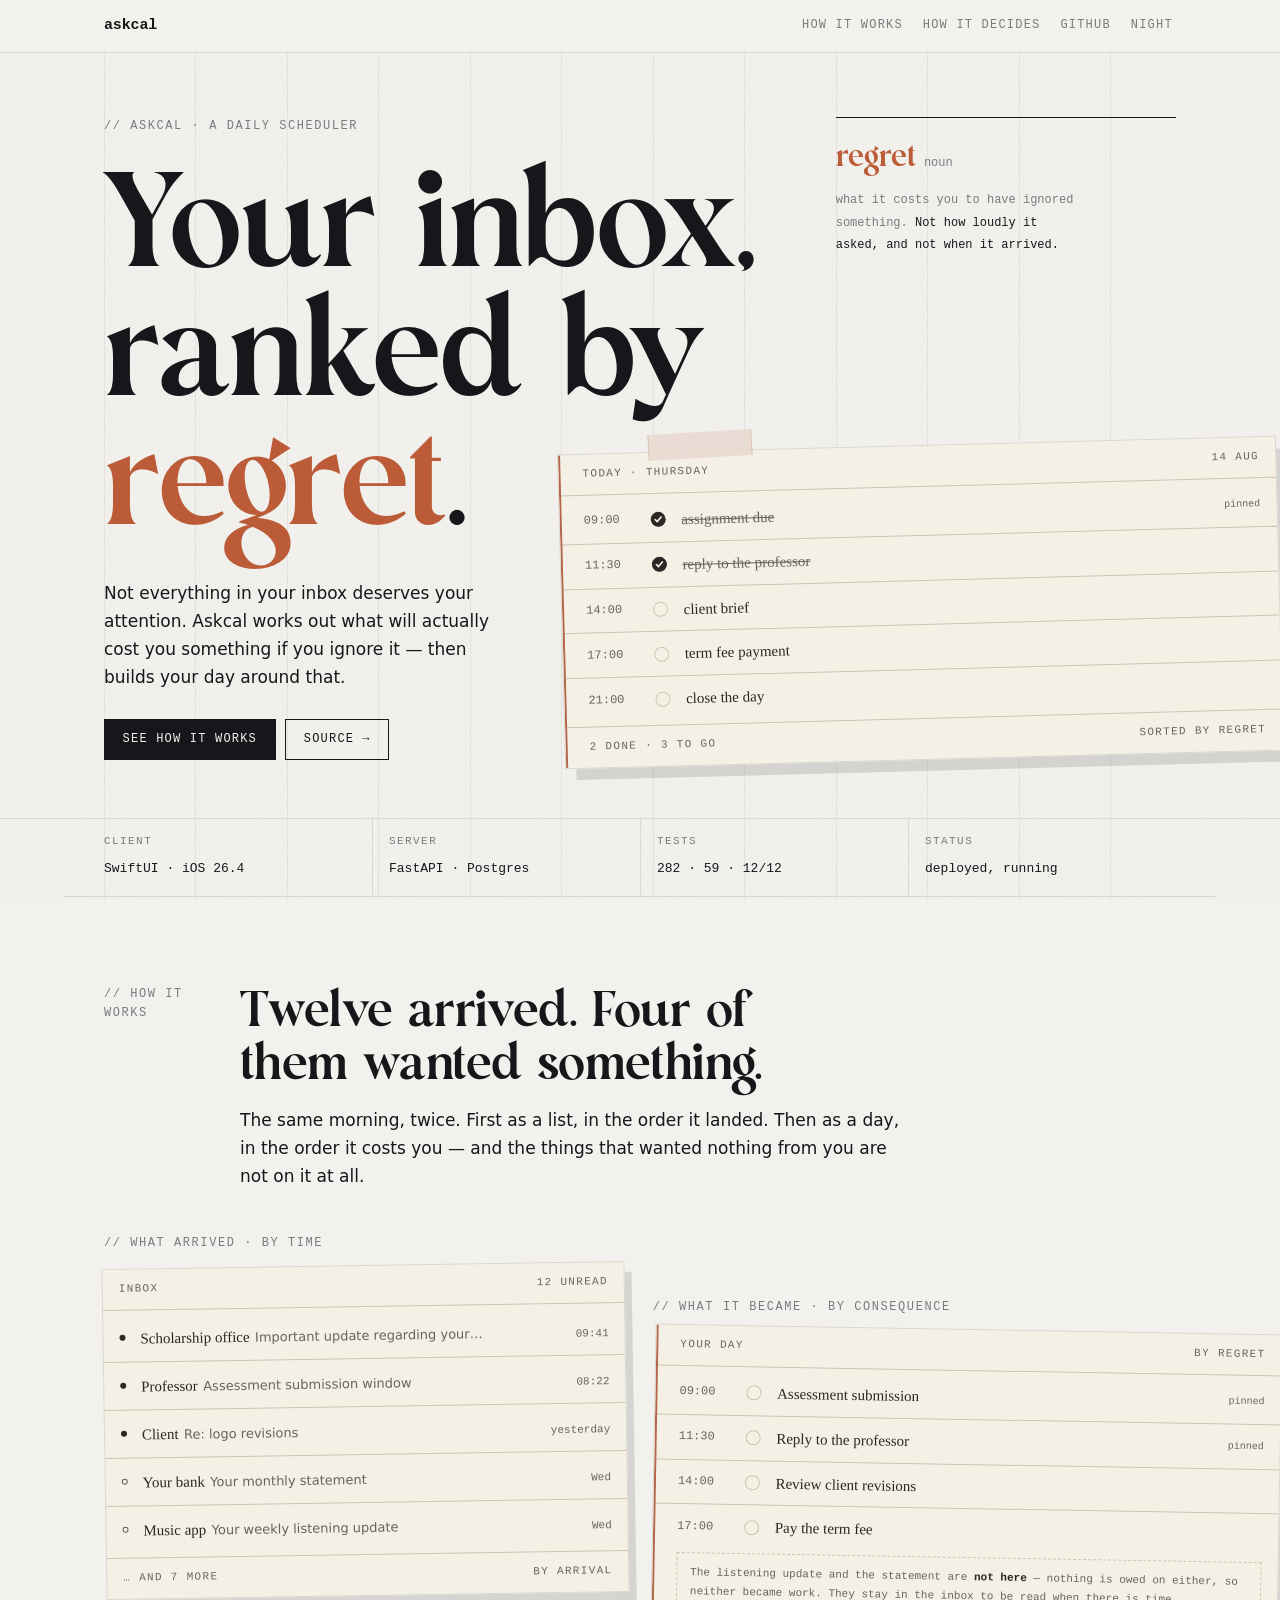
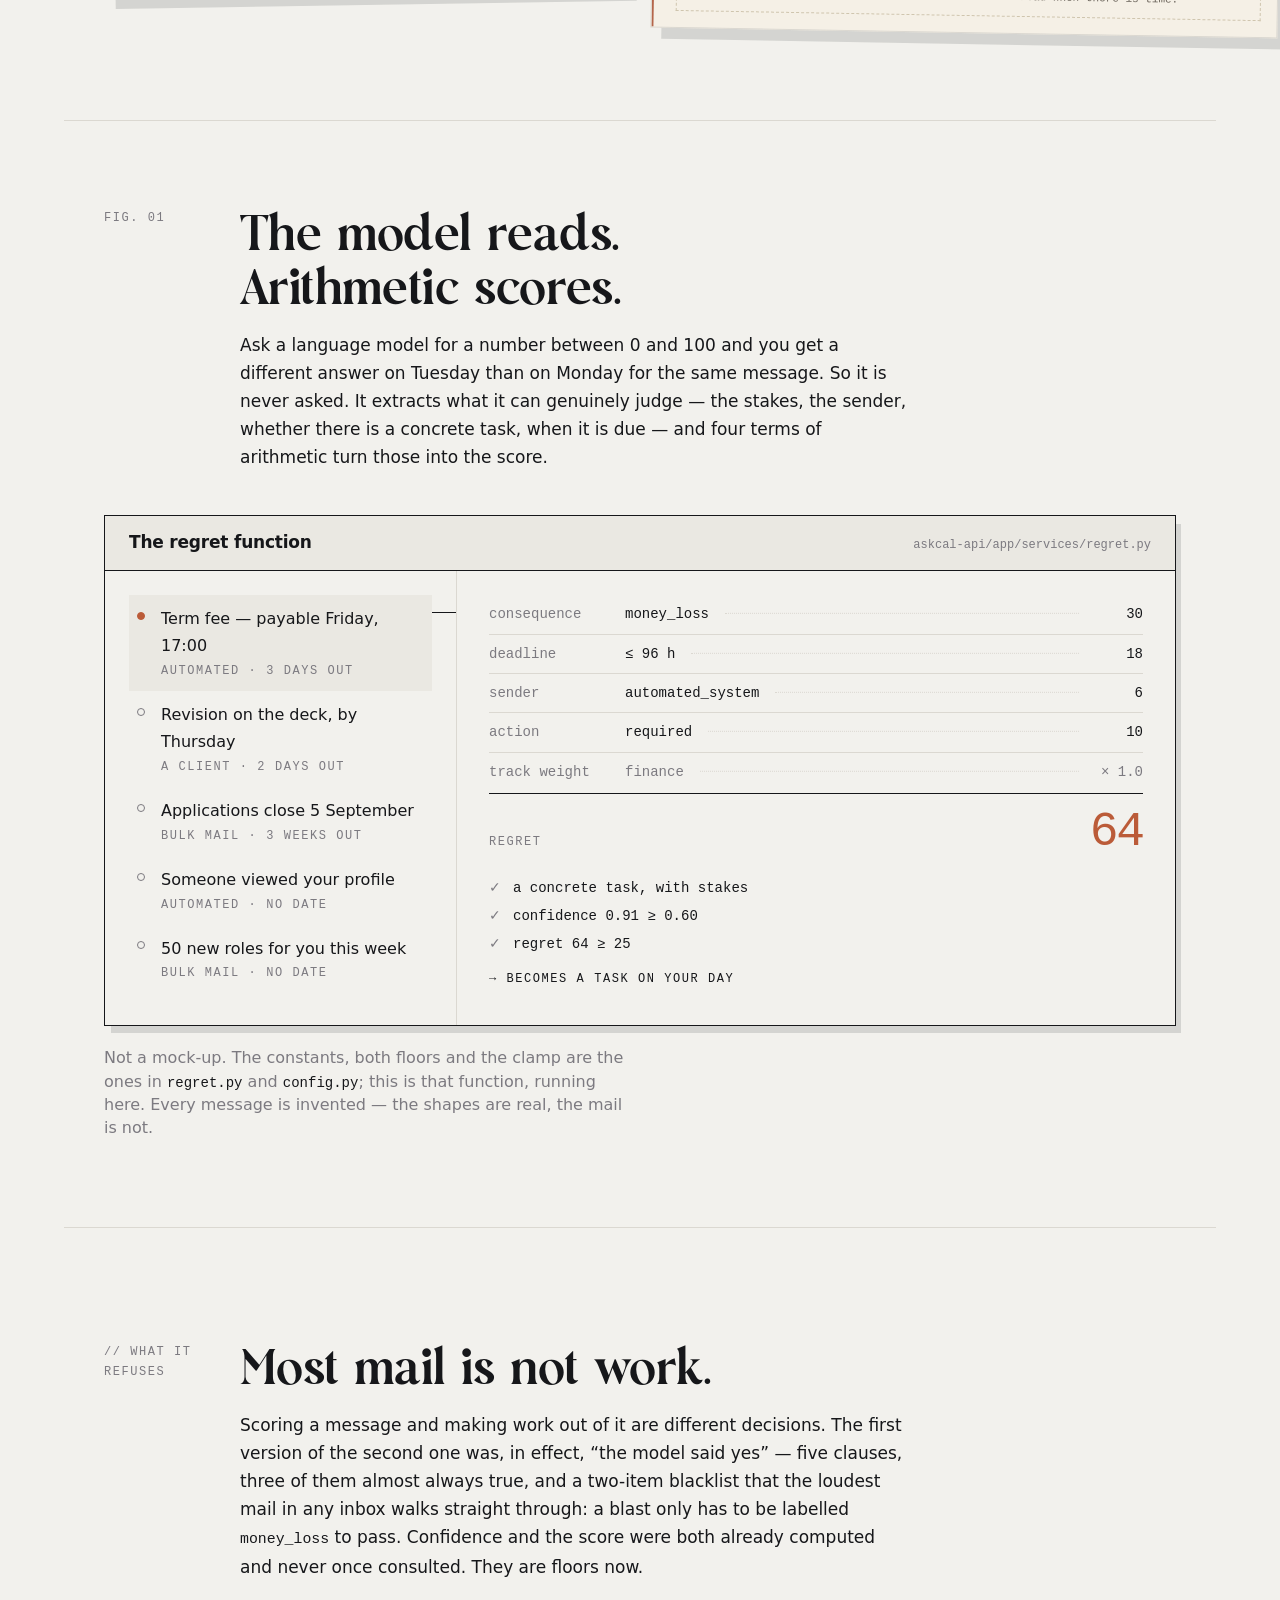
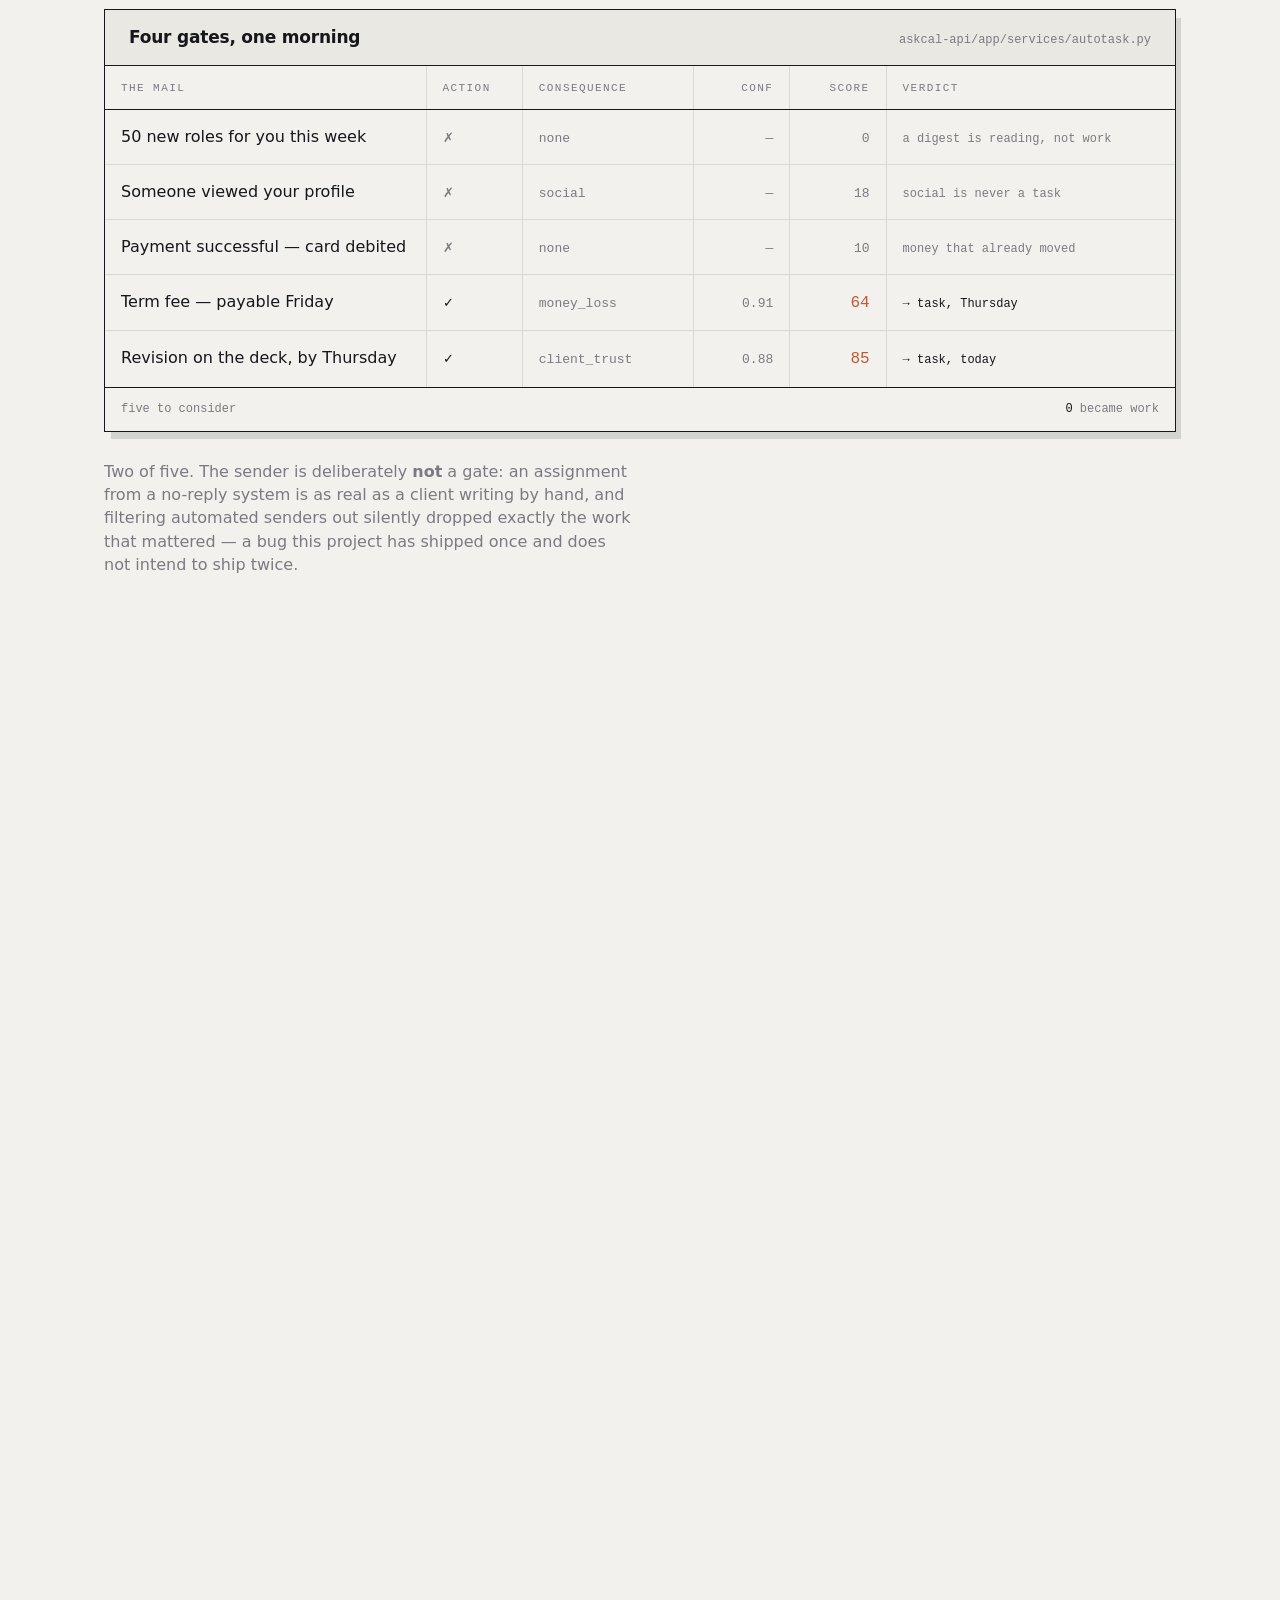
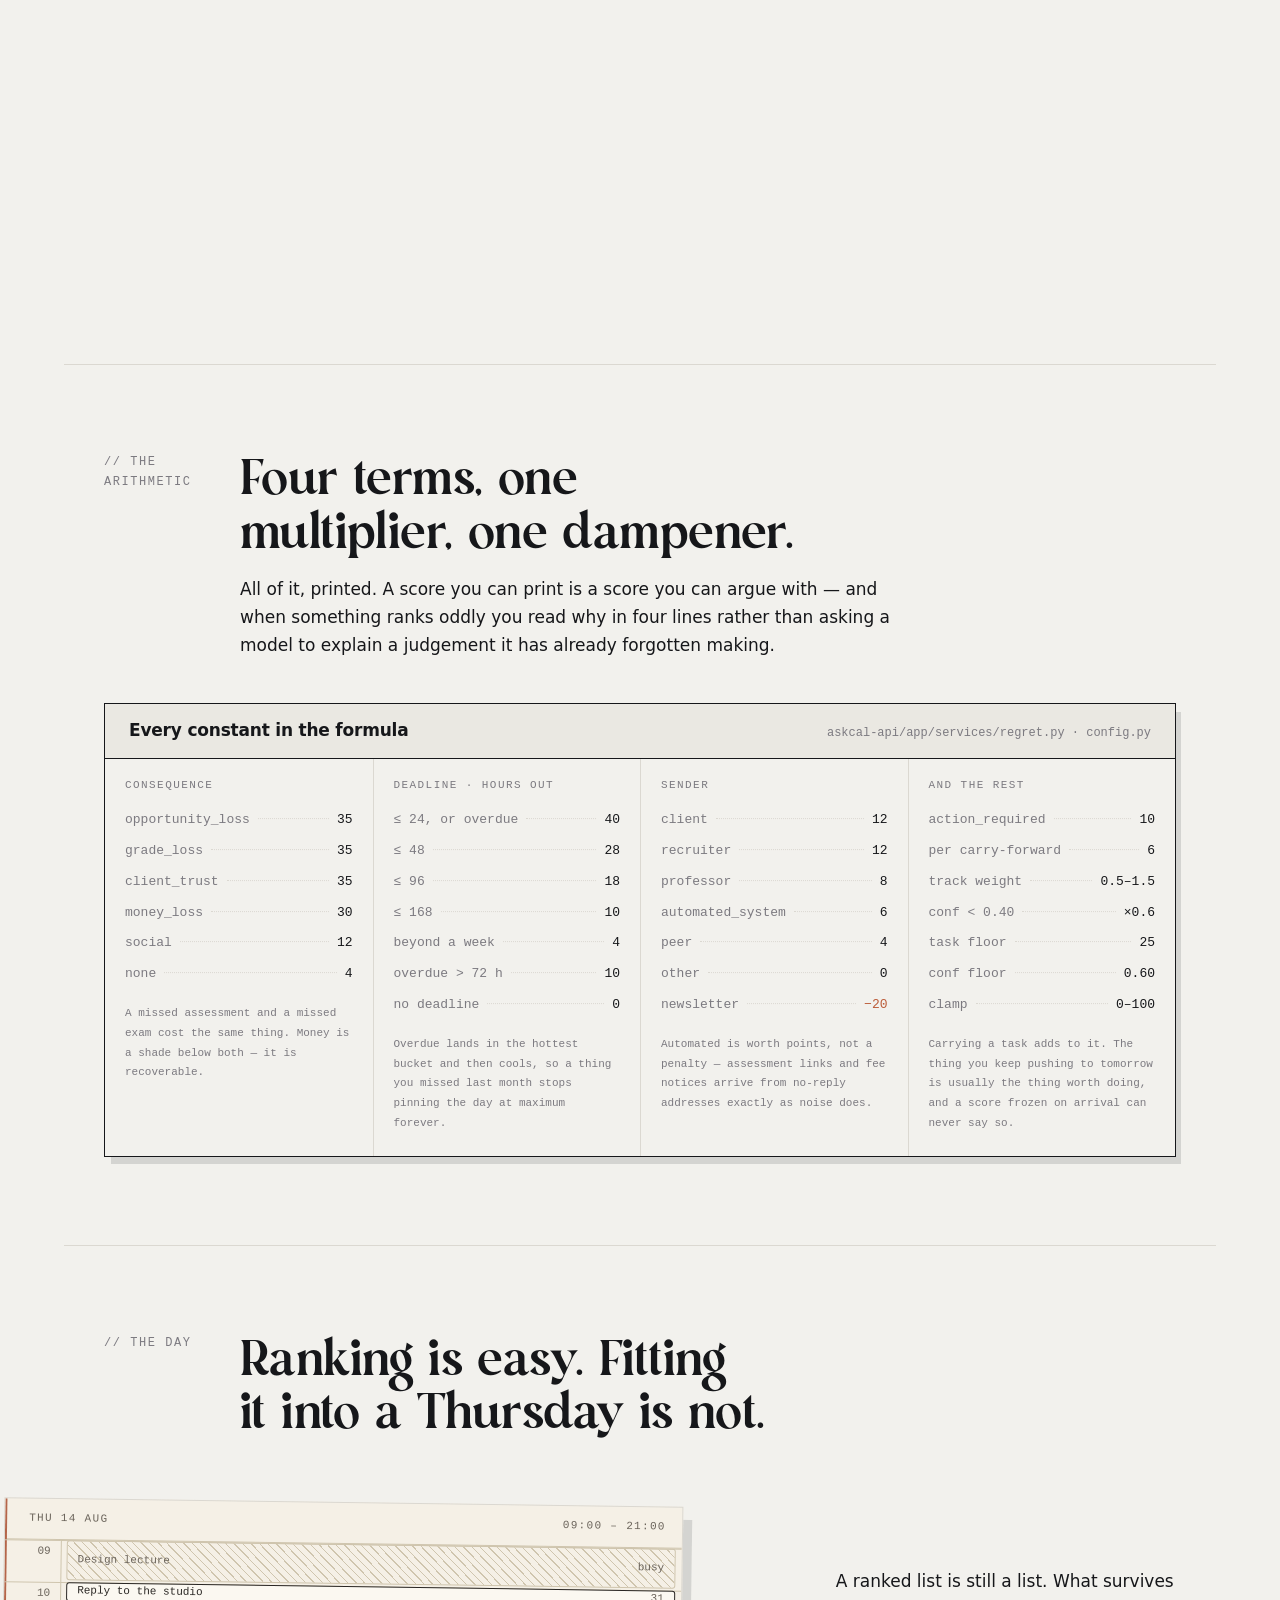
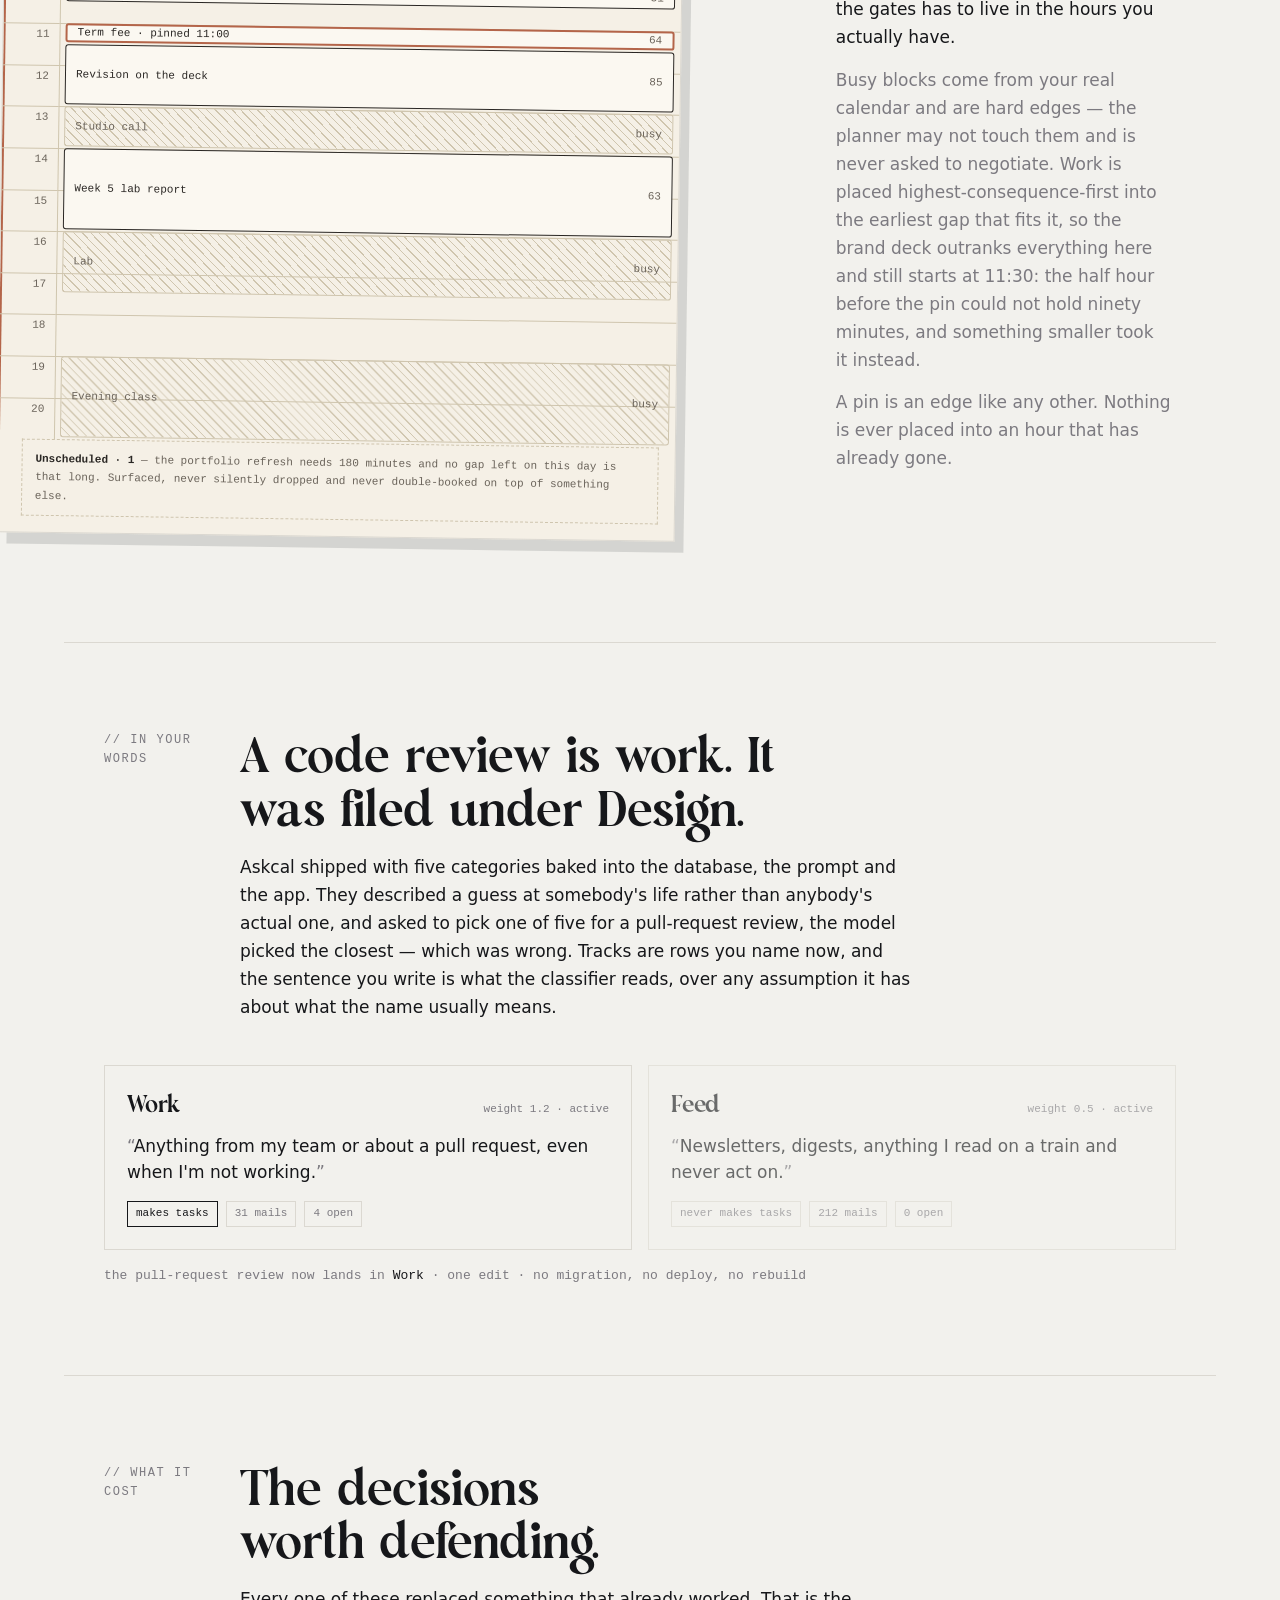
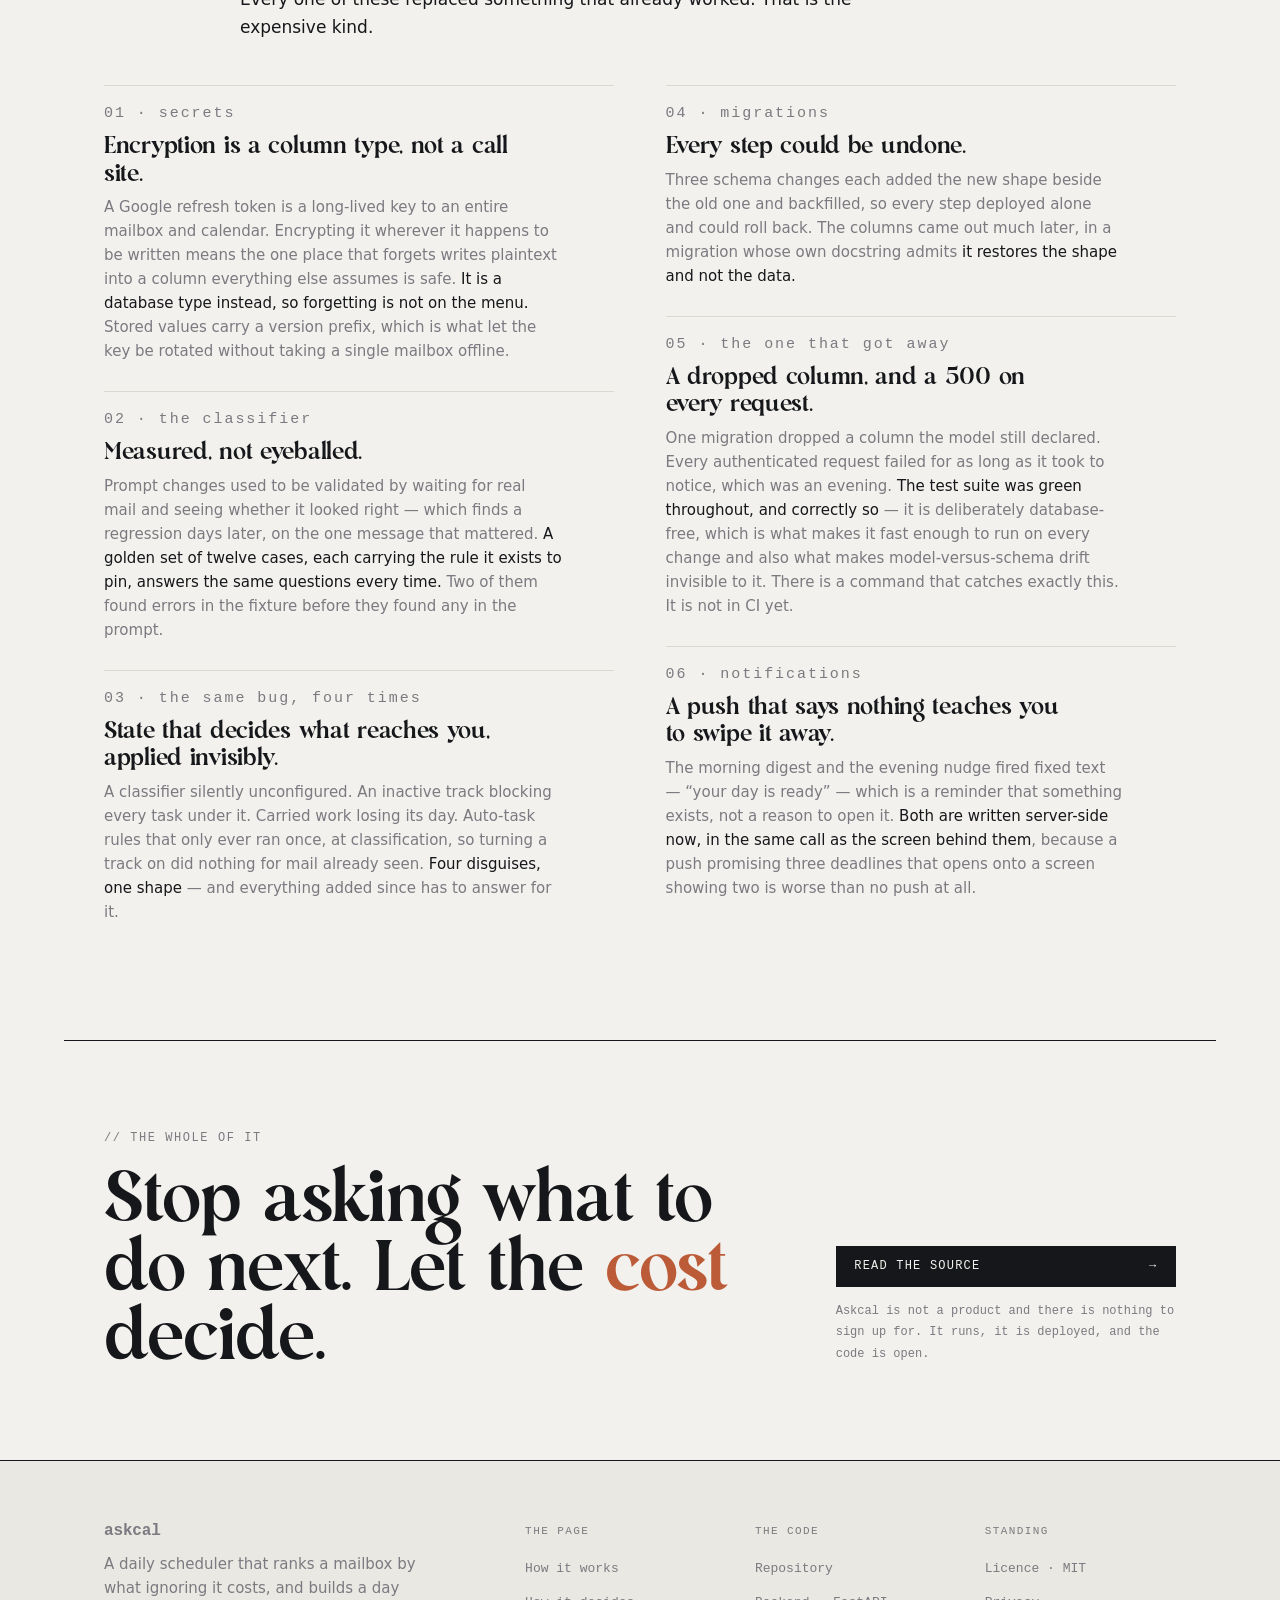
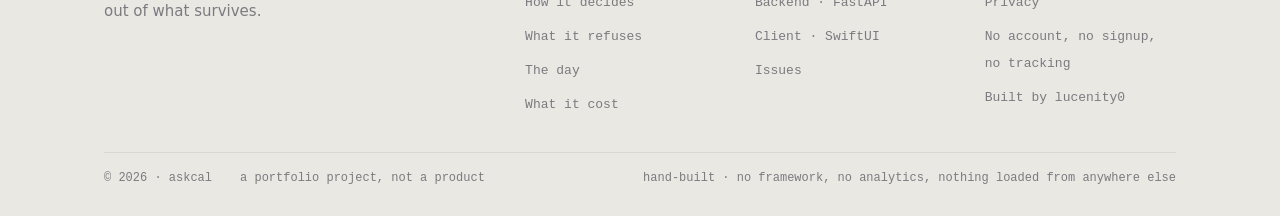
==== commit 7492949c: "Lock the gates figure with its context, not on its own The pane was anchored to the top of the viewp" ====
--- a/docs/index.html
+++ b/docs/index.html
@@ -330,6 +330,8 @@
   <!-- THE GATES                                                           -->
   <!-- =================================================================== -->
   <section class="pg sec ruled" id="gates">
+    <div class="gates-track" data-gates>
+    <div class="gates-stick">
     <div class="sec-hd">
       <p class="t-label">// what it refuses</p>
       <div>
@@ -345,8 +347,6 @@
       </div>
     </div>
 
-    <div class="gates-track" data-gates>
-    <div class="gates-stick">
     <div class="fig-panel">
       <div class="fig-hd">
         <span class="fig-t">Four gates, one morning</span>
@@ -382,14 +382,14 @@
         <span><b data-gates-made>0</b> became work</span>
       </div>
     </div>
-    </div>
-    </div>
 
     <p class="fig-note t-body">Two of five. The sender is deliberately
       <b>not</b> a gate: an assignment from a no-reply system is as real as a
       client writing by hand, and filtering automated senders out silently
       dropped exactly the work that mattered — a bug this project has shipped
       once and does not intend to ship twice.</p>
+    </div>
+    </div>
   </section>
 
   <!-- =================================================================== -->
--- a/docs/askcal.css
+++ b/docs/askcal.css
@@ -861,9 +861,33 @@
    Both degradations collapse it to a plain table with every refusal already
    applied — the argument is the refusals, and it has to survive without the
    scrolling. */
-.gates-track { position: relative; height: 210vh; }
-.gates-stick { position: sticky; top: calc(var(--nav-h) + 1.5rem); }
-@media (max-width: 54rem) { .gates-track { height: 175vh; } }
+.gates-track { position: relative; height: 240vh; }
+/* The pane fills the viewport and centres its contents, so what locks is
+   the whole argument — heading, the paragraph that sets it up, the table
+   and the line that closes it — not the table alone with a screen of empty
+   page under it, which is what a top-anchored sticky gave.
+
+   svh, not vh: on mobile the collapsing URL bar is inside 100vh, so a 100vh
+   pane is taller than what can be seen and its bottom edge sits below the
+   fold until you scroll. */
+.gates-stick {
+  position: sticky;
+  top: var(--nav-h);
+  min-height: calc(100vh - var(--nav-h));
+  min-height: calc(100svh - var(--nav-h));
+  display: flex; flex-direction: column; justify-content: center;
+  gap: clamp(1rem, 2.5vw, 1.75rem);
+  padding-block: clamp(1rem, 3vh, 2.5rem);
+}
+.gates-stick .sec-hd { margin-bottom: 0; }
+.gates-stick .fig-note { margin-top: 0; }
+/* Too short to hold all four parts centred — stop centring and let it sit
+   from the top rather than clipping the ends off. */
+@media (max-height: 52rem) {
+  .gates-stick { justify-content: flex-start; }
+  .gates-stick .prose { font-size: 1rem; line-height: 1.5; }
+}
+@media (max-width: 54rem) { .gates-track { height: 200vh; } }
 @media (prefers-reduced-motion: reduce) {
   .gates-track { height: auto; }
   .gates-stick { position: static; }
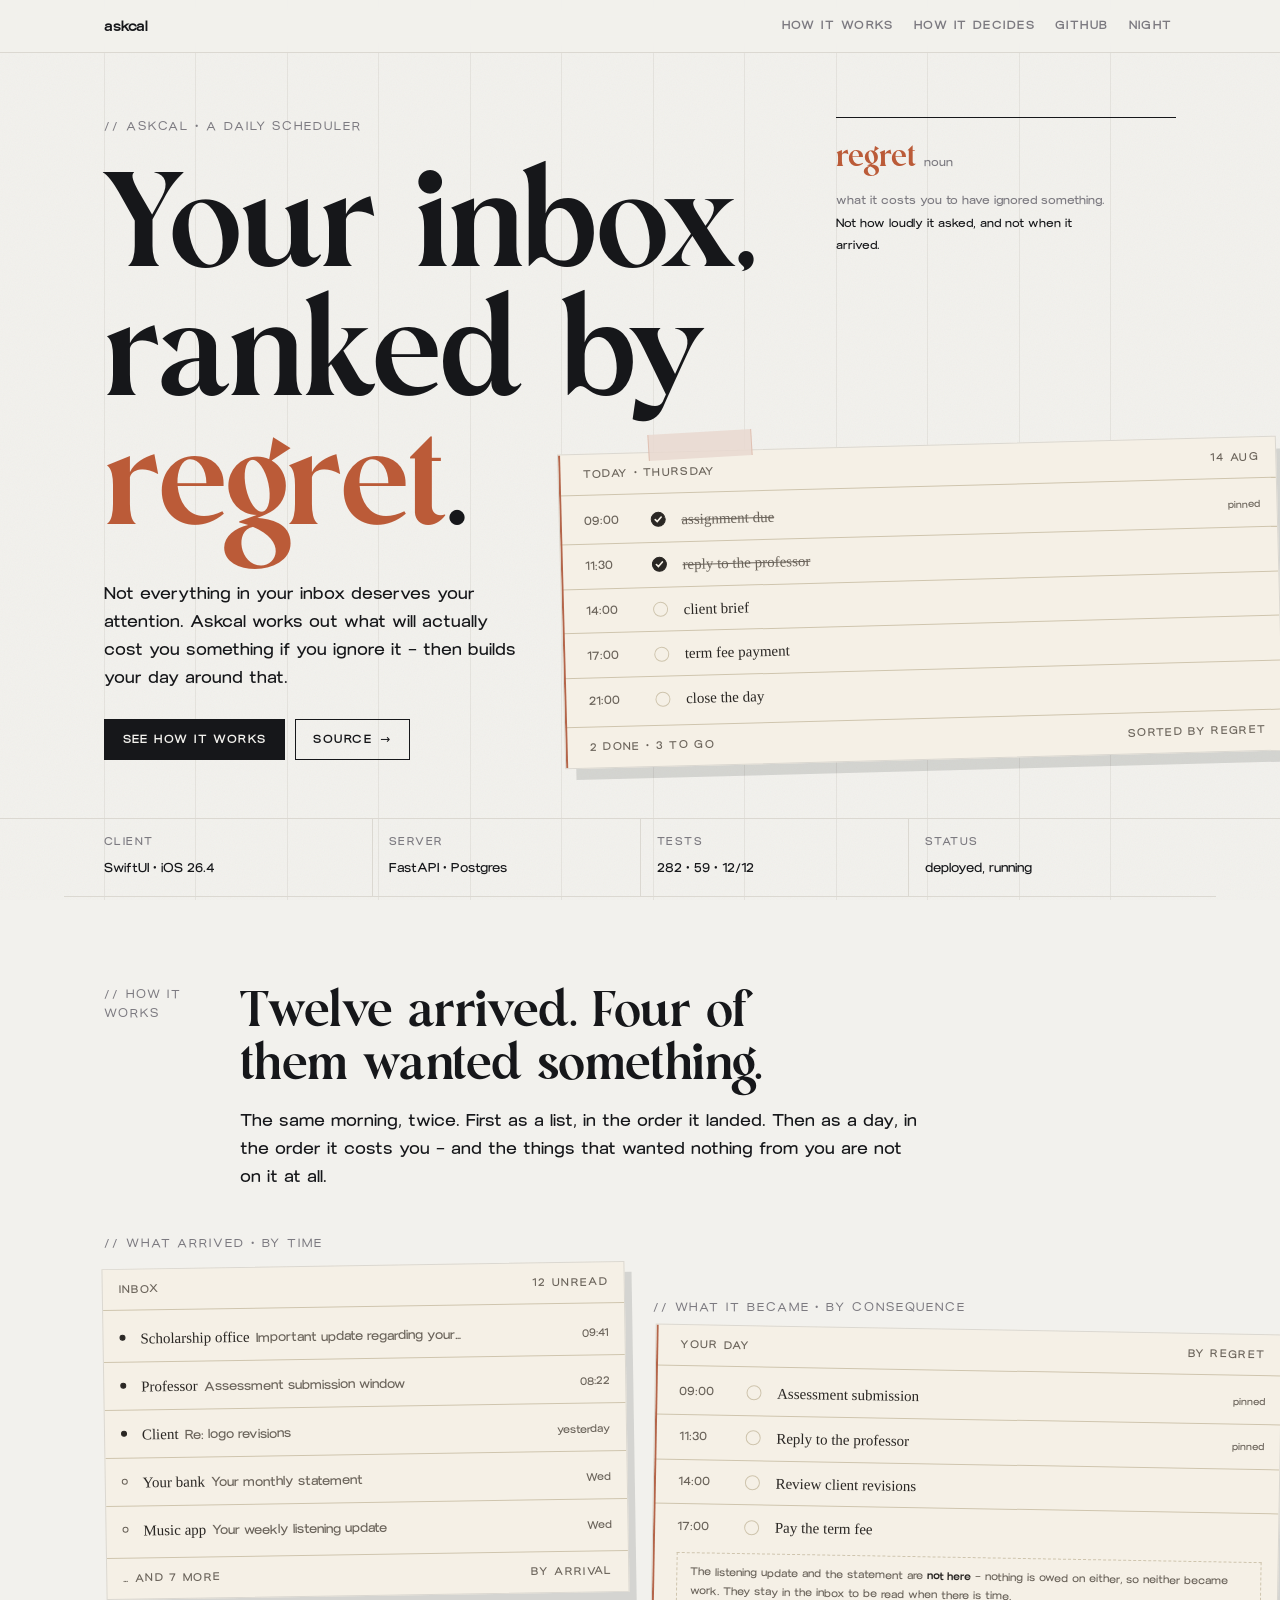
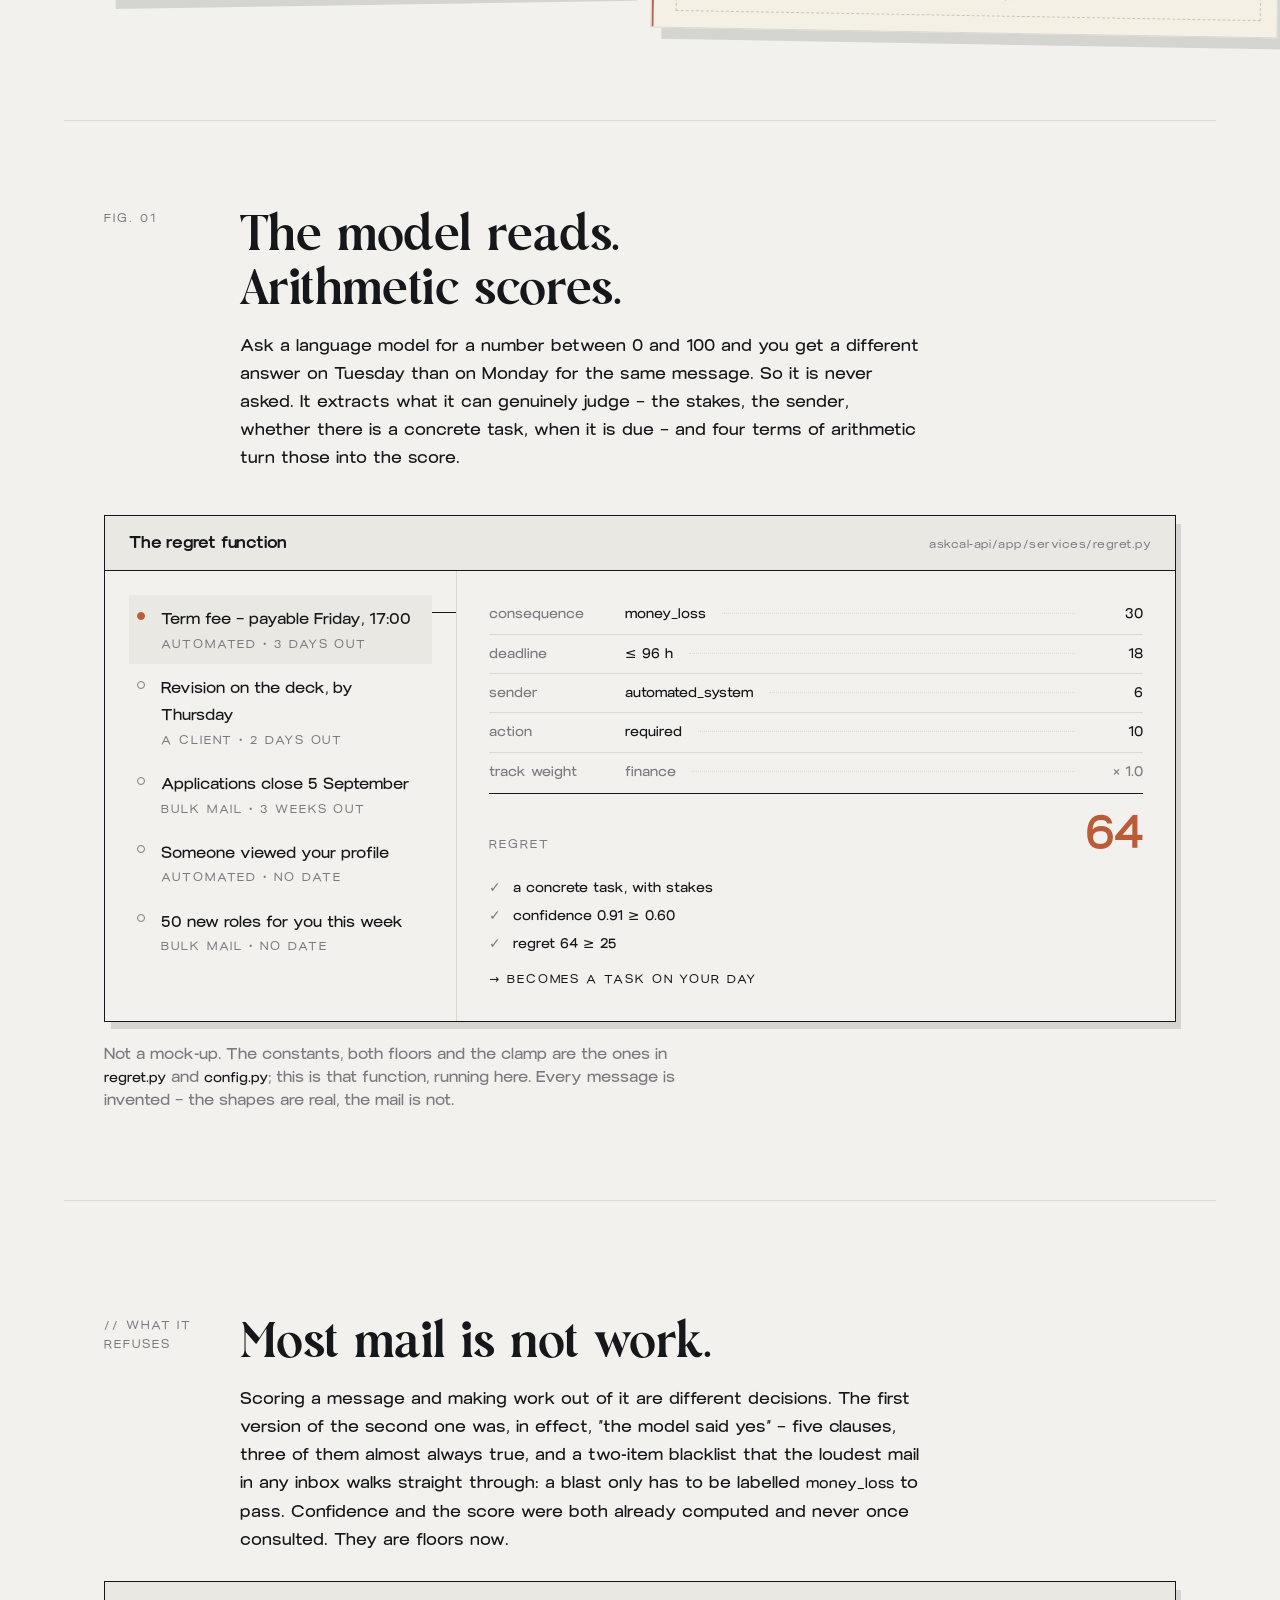
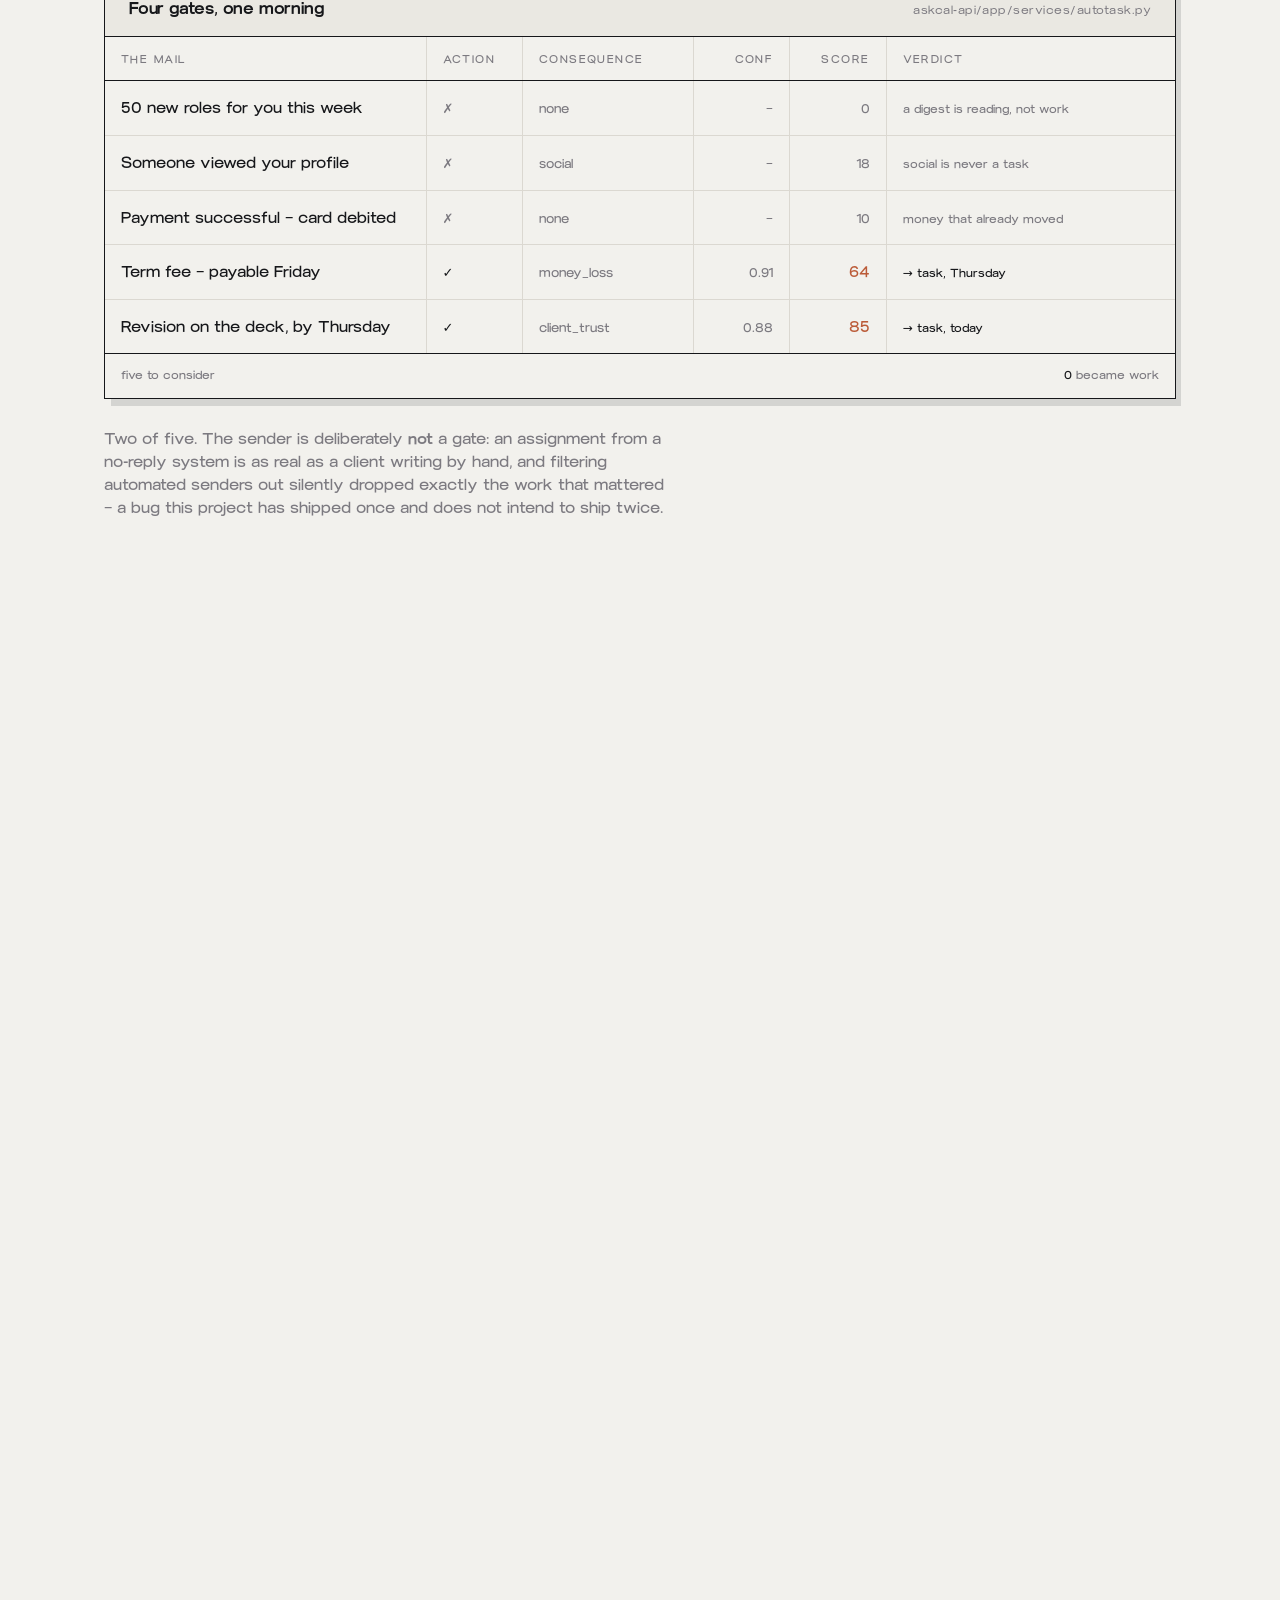
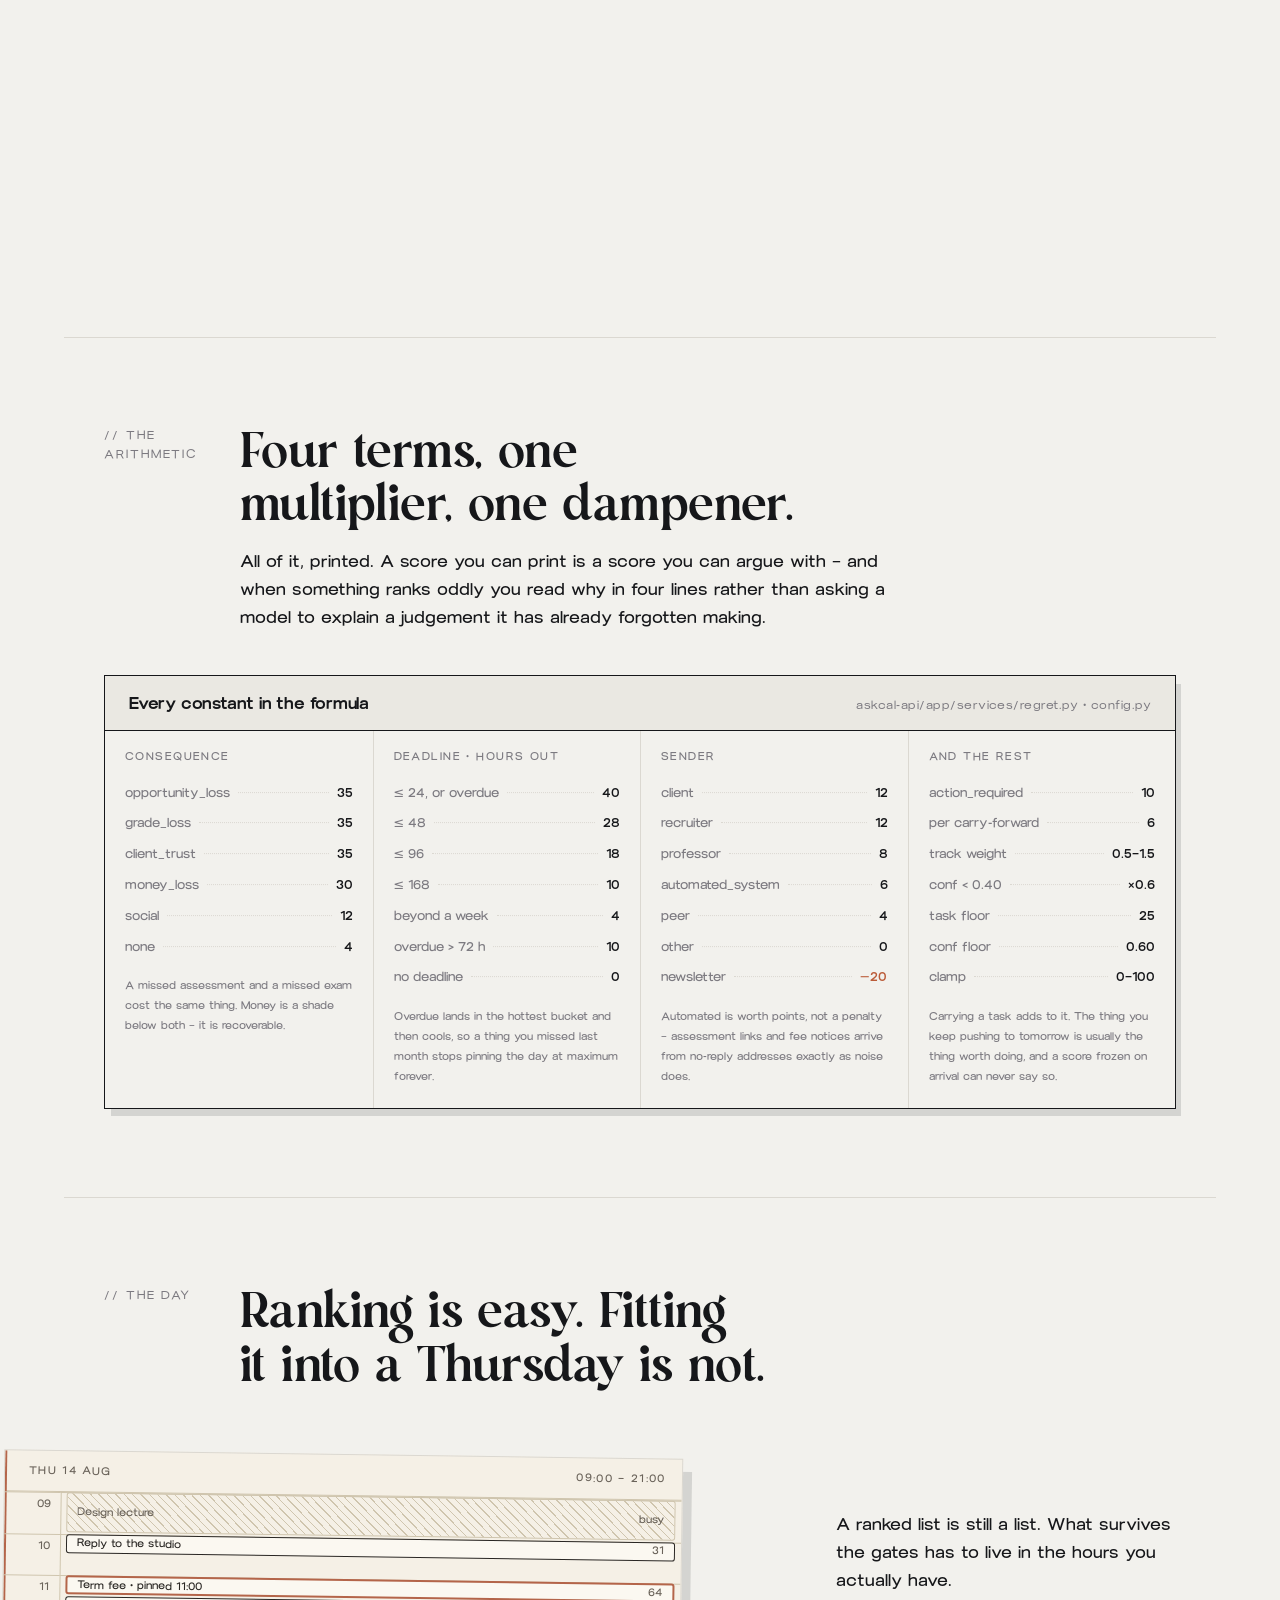
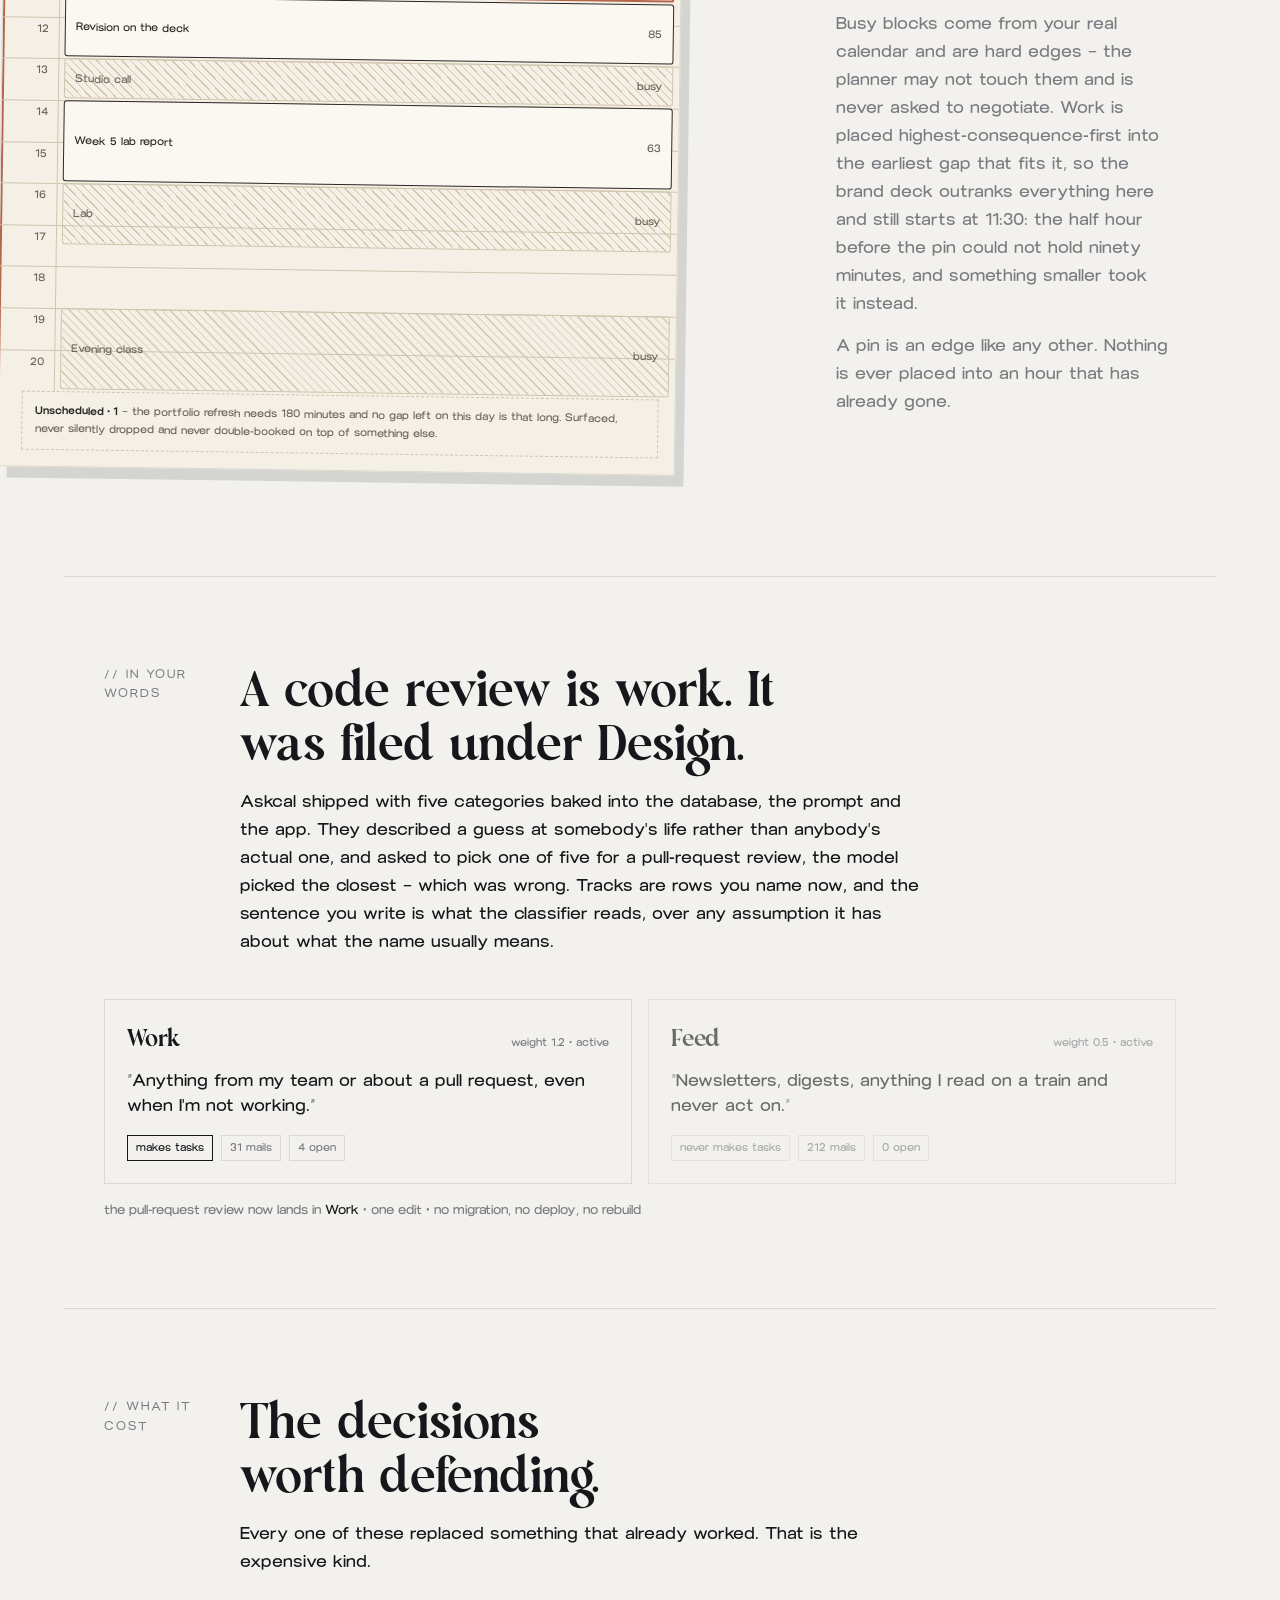
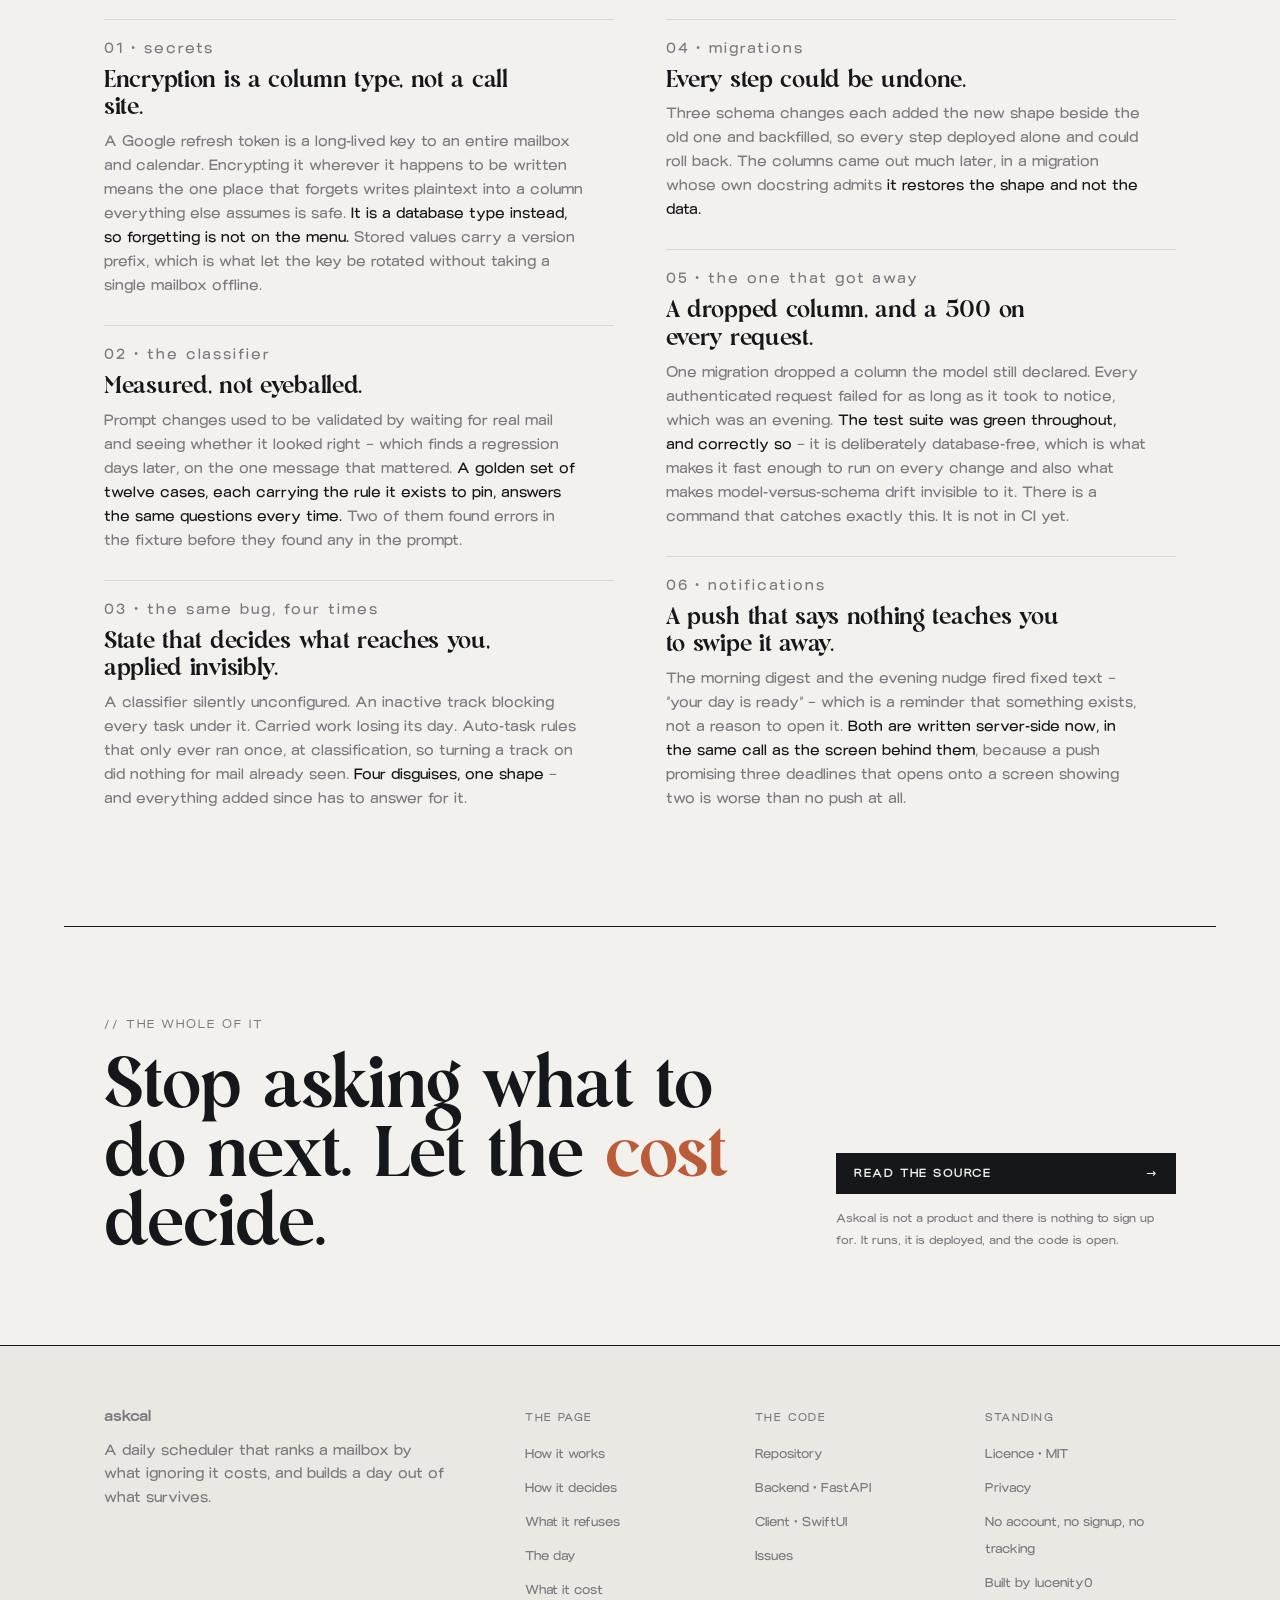
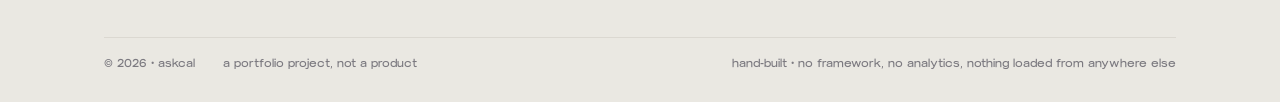
==== commit c55958e4: "Two faces, and drop the borrowed one The labels, the data, the nav and the buttons were set in the s" ====
--- a/docs/index.html
+++ b/docs/index.html
@@ -60,7 +60,7 @@
     <div class="pg">
       <div class="hero-grid">
         <div class="hero-type">
-          <p class="t-label hero-kicker">// askcal · a daily scheduler</p>
+          <p class="t-label hero-kicker">// askcal • a daily scheduler</p>
 
           <h1 class="t-display"><span class="ln">Your inbox,</span>
             <span class="ln">ranked by <span class="accent">regret</span>.</span></h1>
@@ -91,7 +91,7 @@
           <div class="plate" role="img"
                aria-label="A day in Askcal: five entries between 09:00 and 21:00, two of them ticked off, one pinned to a fixed time.">
             <div class="plate-hd">
-              <span>Today · Thursday</span>
+              <span>Today • Thursday</span>
               <span class="right">14 Aug</span>
             </div>
             <div class="plate-rows">
@@ -127,7 +127,7 @@
               </div>
             </div>
             <div class="plate-ft">
-              <span data-tally>2 done · 3 to go</span>
+              <span data-tally>2 done • 3 to go</span>
               <span class="right">sorted by regret</span>
             </div>
           </div>
@@ -137,9 +137,9 @@
 
     <div class="hero-foot">
       <div class="pg foot-strip">
-        <div><span>client</span><b>SwiftUI · iOS 26.4</b></div>
-        <div><span>server</span><b>FastAPI · Postgres</b></div>
-        <div><span>tests</span><b>282 · 59 · 12/12</b></div>
+        <div><span>client</span><b>SwiftUI • iOS 26.4</b></div>
+        <div><span>server</span><b>FastAPI • Postgres</b></div>
+        <div><span>tests</span><b>282 • 59 • 12/12</b></div>
         <div><span>status</span><b>deployed, running</b></div>
       </div>
     </div>
@@ -163,7 +163,7 @@
 
     <div class="turn">
       <div class="turn-a">
-      <p class="t-label turn-cap">// what arrived · by time</p>
+      <p class="t-label turn-cap">// what arrived • by time</p>
       <div class="plate inbox" role="img"
            aria-label="An inbox of five messages in arrival order: a scholarship office notice, a professor, a client, a bank statement and a music service.">
         <div class="plate-hd"><span>Inbox</span><span class="right">12 unread</span></div>
@@ -204,7 +204,7 @@
       </div>
 
       <div class="turn-b">
-        <p class="t-label turn-cap">// what it became · by consequence</p>
+        <p class="t-label turn-cap">// what it became • by consequence</p>
         <div class="plate" role="img"
              aria-label="The same morning as a day: four entries, two of them pinned to fixed times.">
           <div class="plate-hd"><span>Your day</span><span class="right">by regret</span></div>
@@ -270,27 +270,27 @@
         <button class="fig-opt" type="button" role="radio" aria-checked="true" data-i="0">
           <span class="fig-opt-m"></span>
           <span><span class="t-body">Term fee — payable Friday, 17:00</span>
-            <span class="t-label fig-opt-f">automated · 3 days out</span></span>
+            <span class="t-label fig-opt-f">automated • 3 days out</span></span>
         </button>
         <button class="fig-opt" type="button" role="radio" aria-checked="false" data-i="1">
           <span class="fig-opt-m"></span>
           <span><span class="t-body">Revision on the deck, by Thursday</span>
-            <span class="t-label fig-opt-f">a client · 2 days out</span></span>
+            <span class="t-label fig-opt-f">a client • 2 days out</span></span>
         </button>
         <button class="fig-opt" type="button" role="radio" aria-checked="false" data-i="2">
           <span class="fig-opt-m"></span>
           <span><span class="t-body">Applications close 5 September</span>
-            <span class="t-label fig-opt-f">bulk mail · 3 weeks out</span></span>
+            <span class="t-label fig-opt-f">bulk mail • 3 weeks out</span></span>
         </button>
         <button class="fig-opt" type="button" role="radio" aria-checked="false" data-i="3">
           <span class="fig-opt-m"></span>
           <span><span class="t-body">Someone viewed your profile</span>
-            <span class="t-label fig-opt-f">automated · no date</span></span>
+            <span class="t-label fig-opt-f">automated • no date</span></span>
         </button>
         <button class="fig-opt" type="button" role="radio" aria-checked="false" data-i="4">
           <span class="fig-opt-m"></span>
           <span><span class="t-body">50 new roles for you this week</span>
-            <span class="t-label fig-opt-f">bulk mail · no date</span></span>
+            <span class="t-label fig-opt-f">bulk mail • no date</span></span>
         </button>
       </div>
 
@@ -410,7 +410,7 @@
     <div class="fig-panel">
       <div class="fig-hd">
         <span class="fig-t">Every constant in the formula</span>
-        <span class="fig-src">askcal-api/app/services/regret.py · config.py</span>
+        <span class="fig-src">askcal-api/app/services/regret.py • config.py</span>
       </div>
       <div class="consts">
         <div class="const">
@@ -428,7 +428,7 @@
         </div>
 
         <div class="const">
-          <h3>deadline · hours out</h3>
+          <h3>deadline • hours out</h3>
           <dl>
             <div><dt>≤ 24, or overdue</dt><dd>40</dd></div>
             <div><dt>≤ 48</dt><dd>28</dd></div>
@@ -517,12 +517,12 @@
               <div class="blk busy" style="top:calc(var(--hr)*10);height:calc(var(--hr)*2 - 2px)"><span class="t">Evening class</span><span class="r">busy</span></div>
 
               <div class="blk task" style="top:calc(var(--hr)*1);height:calc(var(--hr)*.5 - 2px)"><span class="t">Reply to the studio</span><span class="r">31</span></div>
-              <div class="blk task pin" style="top:calc(var(--hr)*2);height:calc(var(--hr)*.5 - 2px)"><span class="t">Term fee · pinned 11:00</span><span class="r">64</span></div>
+              <div class="blk task pin" style="top:calc(var(--hr)*2);height:calc(var(--hr)*.5 - 2px)"><span class="t">Term fee • pinned 11:00</span><span class="r">64</span></div>
               <div class="blk task" style="top:calc(var(--hr)*2.5);height:calc(var(--hr)*1.5 - 2px)"><span class="t">Revision on the deck</span><span class="r">85</span></div>
               <div class="blk task" style="top:calc(var(--hr)*5);height:calc(var(--hr)*2 - 2px)"><span class="t">Week 5 lab report</span><span class="r">63</span></div>
             </div>
           </div>
-          <p class="dropped"><b>Unscheduled · 1</b> — the portfolio refresh needs
+          <p class="dropped"><b>Unscheduled • 1</b> — the portfolio refresh needs
             180 minutes and no gap left on this day is that long. Surfaced, never
             silently dropped and never double-booked on top of something else.</p>
         </div>
@@ -564,19 +564,19 @@
 
     <div class="tracks">
       <div class="trk">
-        <div class="trk-h"><b>Work</b><span class="w">weight 1.2 · active</span></div>
+        <div class="trk-h"><b>Work</b><span class="w">weight 1.2 • active</span></div>
         <p class="trk-d">Anything from my team or about a pull request, even when I'm not working.</p>
         <div class="trk-m"><span class="chip on">makes tasks</span><span class="chip">31 mails</span><span class="chip">4 open</span></div>
       </div>
       <div class="trk off">
-        <div class="trk-h"><b>Feed</b><span class="w">weight 0.5 · active</span></div>
+        <div class="trk-h"><b>Feed</b><span class="w">weight 0.5 • active</span></div>
         <p class="trk-d">Newsletters, digests, anything I read on a train and never act on.</p>
         <div class="trk-m"><span class="chip">never makes tasks</span><span class="chip">212 mails</span><span class="chip">0 open</span></div>
       </div>
     </div>
 
-    <p class="lands">the pull-request review now lands in <b>Work</b> · one edit
-      · no migration, no deploy, no rebuild</p>
+    <p class="lands">the pull-request review now lands in <b>Work</b> • one edit
+      • no migration, no deploy, no rebuild</p>
   </section>
 
   <!-- =================================================================== -->
@@ -594,7 +594,7 @@
 
     <div class="notes">
       <div class="note">
-        <p class="note-n">01 · secrets</p>
+        <p class="note-n">01 • secrets</p>
         <h3>Encryption is a column type, not a call site.</h3>
         <p>A Google refresh token is a long-lived key to an entire mailbox and
           calendar. Encrypting it wherever it happens to be written means the one
@@ -605,7 +605,7 @@
       </div>
 
       <div class="note">
-        <p class="note-n">02 · the classifier</p>
+        <p class="note-n">02 • the classifier</p>
         <h3>Measured, not eyeballed.</h3>
         <p>Prompt changes used to be validated by waiting for real mail and seeing
           whether it looked right — which finds a regression days later, on the
@@ -616,7 +616,7 @@
       </div>
 
       <div class="note">
-        <p class="note-n">03 · the same bug, four times</p>
+        <p class="note-n">03 • the same bug, four times</p>
         <h3>State that decides what reaches you, applied invisibly.</h3>
         <p>A classifier silently unconfigured. An inactive track blocking every
           task under it. Carried work losing its day. Auto-task rules that only
@@ -626,7 +626,7 @@
       </div>
 
       <div class="note">
-        <p class="note-n">04 · migrations</p>
+        <p class="note-n">04 • migrations</p>
         <h3>Every step could be undone.</h3>
         <p>Three schema changes each added the new shape beside the old one and
           backfilled, so every step deployed alone and could roll back. The
@@ -635,7 +635,7 @@
       </div>
 
       <div class="note">
-        <p class="note-n">05 · the one that got away</p>
+        <p class="note-n">05 • the one that got away</p>
         <h3>A dropped column, and a 500 on every request.</h3>
         <p>One migration dropped a column the model still declared. Every
           authenticated request failed for as long as it took to notice, which was
@@ -647,7 +647,7 @@
       </div>
 
       <div class="note">
-        <p class="note-n">06 · notifications</p>
+        <p class="note-n">06 • notifications</p>
         <h3>A push that says nothing teaches you to swipe it away.</h3>
         <p>The morning digest and the evening nudge fired fixed text — “your day
           is ready” — which is a reminder that something exists, not a reason to
@@ -703,8 +703,8 @@
         <h4>The code</h4>
         <ul>
           <li><a href="https://github.com/lucenity0/askcal">Repository</a></li>
-          <li><a href="https://github.com/lucenity0/askcal/tree/main/askcal-api">Backend · FastAPI</a></li>
-          <li><a href="https://github.com/lucenity0/askcal/tree/main/Askcal">Client · SwiftUI</a></li>
+          <li><a href="https://github.com/lucenity0/askcal/tree/main/askcal-api">Backend • FastAPI</a></li>
+          <li><a href="https://github.com/lucenity0/askcal/tree/main/Askcal">Client • SwiftUI</a></li>
           <li><a href="https://github.com/lucenity0/askcal/issues">Issues</a></li>
         </ul>
       </div>
@@ -712,7 +712,7 @@
       <div class="foot-col">
         <h4>Standing</h4>
         <ul>
-          <li><a href="https://github.com/lucenity0/askcal/blob/main/LICENSE">Licence · MIT</a></li>
+          <li><a href="https://github.com/lucenity0/askcal/blob/main/LICENSE">Licence • MIT</a></li>
           <li><a href="https://github.com/lucenity0/askcal/blob/main/PRIVACY.md">Privacy</a></li>
           <li><span>No account, no signup, no tracking</span></li>
           <li><a href="https://github.com/lucenity0">Built by lucenity0</a></li>
@@ -721,9 +721,9 @@
     </div>
 
     <div class="foot-bar">
-      <span>© 2026 · askcal</span>
+      <span>© 2026 • askcal</span>
       <span>a portfolio project, not a product</span>
-      <span class="right">hand-built · no framework, no analytics, nothing loaded from anywhere else</span>
+      <span class="right">hand-built • no framework, no analytics, nothing loaded from anywhere else</span>
     </div>
   </div>
 </footer>
@@ -774,7 +774,7 @@
     var done = rows.filter(function (r) { return r.classList.contains("done"); }).length;
     var left = rows.length - done;
     if (tally) {
-      tally.textContent = done + " done · " + (left === 0 ? "day closed" : left + " to go");
+      tally.textContent = done + " done • " + (left === 0 ? "day closed" : left + " to go");
     }
   }
   function toggle(row) {
--- a/docs/askcal.css
+++ b/docs/askcal.css
@@ -46,9 +46,20 @@
      nothing else. Sans sets everything written. Mono sets everything
      measured — a rule the app itself keeps, so a number always looks like
      a number. */
+  /* Two faces, and only two. There was a third — the system monospace —
+     doing the labels, the data and the nav, and it was the one borrowed
+     register on the page: SF Mono is what Liffy is set in, and this is not
+     that project.
+     
+     What mono was providing is now provided by weight and tracking instead,
+     which is why the family ships four weights. The one thing genuinely
+     lost is tabular figures: Blauer Nue has no `tnum` and its digits are
+     proportional (the 1 is a third narrower than the 0), so every numeric
+     column on this page is right-aligned and none of them are compared
+     down a column by eye. */
   --display: "Elegancy", "Bodoni 72", Didot, "Playfair Display", Georgia, serif;
-  --sans: "Blauer Nue Local", -apple-system, BlinkMacSystemFont, "Helvetica Neue", system-ui, sans-serif;
-  --mono: ui-monospace, "SF Mono", SFMono-Regular, Menlo, Consolas, monospace;
+  --sans: "Blauer Nue", -apple-system, BlinkMacSystemFont, "Helvetica Neue", system-ui, sans-serif;
+  --mono: "Blauer Nue", -apple-system, BlinkMacSystemFont, "Helvetica Neue", system-ui, sans-serif;
 
   --page: 72rem;
   --gutter: clamp(18px, 4vw, 40px);
@@ -178,29 +189,37 @@
   font-display: swap;
 }
 
-/* Blauer Nue is NOT shipped — its licence has not been confirmed for
-   webfont embedding, and local() references an installed copy rather than
-   redistributing one. On this machine it renders as intended; everywhere
-   else the stack falls through. Resolve the licence before publishing, then
-   this becomes a real @font-face with a file beside it. */
+/* Blauer Nue, self-hosted — three weights, the three the page asks for.
+ *
+ * Licensed, and web use is explicitly granted: the foundry's own
+ * documentation ships WOFF/WOFF2 for every weight and tells you to put them
+ * in your site's directory. The woff2 files here are theirs as delivered,
+ * not converted, which is why they are 12 KB each.
+ *
+ * No italic is shipped because the page asks for none. If one is ever
+ * wanted, add the face rather than letting the browser shear the roman. */
 @font-face {
-  font-family: "Blauer Nue Local";
-  src: local("Blauer Nue"), local("BlauerNue-Regular");
-  font-weight: 400;
-  font-style: normal;
+  font-family: "Blauer Nue";
+  src: url("fonts/blauernue-300.woff2") format("woff2");
+  font-weight: 300; font-style: normal; font-display: swap;
 }
 @font-face {
-  font-family: "Blauer Nue Local";
-  src: local("BlauerNue-Medium"), local("Blauer Nue Medium");
-  font-weight: 500;
-  font-style: normal;
+  font-family: "Blauer Nue";
+  src: url("fonts/blauernue-400.woff2") format("woff2");
+  font-weight: 400; font-style: normal; font-display: swap;
 }
 @font-face {
-  font-family: "Blauer Nue Local";
-  src: local("BlauerNue-SemiBold"), local("Blauer Nue SemiBold");
-  font-weight: 600;
-  font-style: normal;
-}
+  font-family: "Blauer Nue";
+  src: url("fonts/blauernue-500.woff2") format("woff2");
+  font-weight: 500; font-style: normal; font-display: swap;
+}
+@font-face {
+  font-family: "Blauer Nue";
+  src: url("fonts/blauernue-600.woff2") format("woff2");
+  font-weight: 600; font-style: normal; font-display: swap;
+}
+
+
 
 /* ----------------------------------------------------------------------- *
  * Frame
@@ -247,12 +266,15 @@
  * Density is a lot of information at one size. Clutter is a little
  * information at six.
  * ----------------------------------------------------------------------- */
+/* Label and data used to differ from body by being another typeface. They
+   differ by weight and tracking now: the label is Light and tracked wide,
+   the data is Regular and untracked. */
 .t-label {
-  font-family: var(--mono); font-size: .75rem;
-  letter-spacing: .13em; text-transform: uppercase;
+  font-family: var(--mono); font-size: .75rem; font-weight: 300;
+  letter-spacing: .16em; text-transform: uppercase;
   color: var(--ink-3); margin: 0;
 }
-.t-data { font-family: var(--mono); font-size: .875rem; }
+.t-data { font-family: var(--mono); font-size: .875rem; font-weight: 400; font-variant-numeric: tabular-nums; }
 .t-body { font-size: 1rem; line-height: 1.45; }
 
 h1, h2, h3 { margin: 0; font-weight: 600; letter-spacing: -.02em; line-height: 1.1; }
@@ -317,15 +339,15 @@
   letter-spacing: -.01em;
 }
 .nav-a {
-  font-family: var(--mono); font-size: .75rem;
-  letter-spacing: .1em; text-transform: uppercase;
+  font-family: var(--mono); font-size: .75rem; font-weight: 500;
+  letter-spacing: .12em; text-transform: uppercase;
   color: var(--ink-3); text-decoration: none; white-space: nowrap;
   padding: .4rem .2rem;
 }
 .nav-a:hover { color: var(--ink); }
 .nav-b {
-  font: inherit; font-family: var(--mono); font-size: .75rem;
-  letter-spacing: .1em; text-transform: uppercase;
+  font: inherit; font-family: var(--mono); font-size: .75rem; font-weight: 500;
+  letter-spacing: .12em; text-transform: uppercase;
   color: var(--ink-3); background: none; border: 0; cursor: pointer;
   padding: .4rem .2rem;
 }
@@ -517,7 +539,7 @@
   padding: .85rem 1.5rem;
 }
 .fig-t { font-size: 1.0625rem; font-weight: 600; letter-spacing: -.012em; }
-.fig-src { margin-left: auto; font-family: var(--mono); font-size: .75rem; color: var(--ink-3); }
+.fig-src { margin-left: auto; font-family: var(--mono); font-size: .75rem; font-weight: 300; letter-spacing: .04em; color: var(--ink-3); }
 @media (max-width: 34rem) { .fig-src { margin-left: 0; } }
 
 .fig { display: grid; grid-template-columns: minmax(0, 22rem) minmax(0, 1fr); }
@@ -567,7 +589,7 @@
 .row .k { flex: 0 0 7.5rem; color: var(--ink-3); }
 .row .v { flex: 0 1 auto; color: var(--ink); min-width: 0; overflow: hidden; text-overflow: ellipsis; white-space: nowrap; }
 .row .lead { flex: 1 1 auto; min-width: 1.5rem; border-bottom: 1px dotted var(--line); transform: translateY(-.3em); }
-.row .n { flex: 0 0 3rem; text-align: right; font-variant-numeric: tabular-nums; color: var(--ink); }
+.row .n { flex: 0 0 3.25rem; text-align: right; font-variant-numeric: tabular-nums; color: var(--ink); }
 .row.mul .v, .row.mul .n { color: var(--ink-3); }
 
 .total {
@@ -788,8 +810,8 @@
 .accent { color: var(--accent); }
 
 .btn {
-  font-family: var(--mono); font-size: .75rem;
-  letter-spacing: .1em; text-transform: uppercase;
+  font-family: var(--mono); font-size: .75rem; font-weight: 500;
+  letter-spacing: .12em; text-transform: uppercase;
   text-decoration: none; cursor: pointer;
   display: inline-flex; align-items: center; gap: .5rem;
   padding: .7rem 1.1rem; line-height: 1.4;
@@ -932,7 +954,7 @@
 .const dl > div { display: flex; align-items: baseline; gap: .5rem; padding: 5px 0; }
 .const dt { color: var(--ink-3); white-space: nowrap; overflow: hidden; text-overflow: ellipsis; }
 .const dl > div::after { content: ""; flex: 1 1 auto; min-width: .75rem; border-bottom: 1px dotted var(--line); transform: translateY(-.3em); }
-.const dd { margin: 0; order: 3; color: var(--ink); font-variant-numeric: tabular-nums; }
+.const dd { margin: 0; order: 3; color: var(--ink); font-variant-numeric: tabular-nums; font-weight: 500; }
 .const dd.neg { color: var(--accent); }
 .const p { margin-top: 14px; font-family: var(--mono); font-size: .6875rem; line-height: 1.8; color: var(--ink-3); }
 
